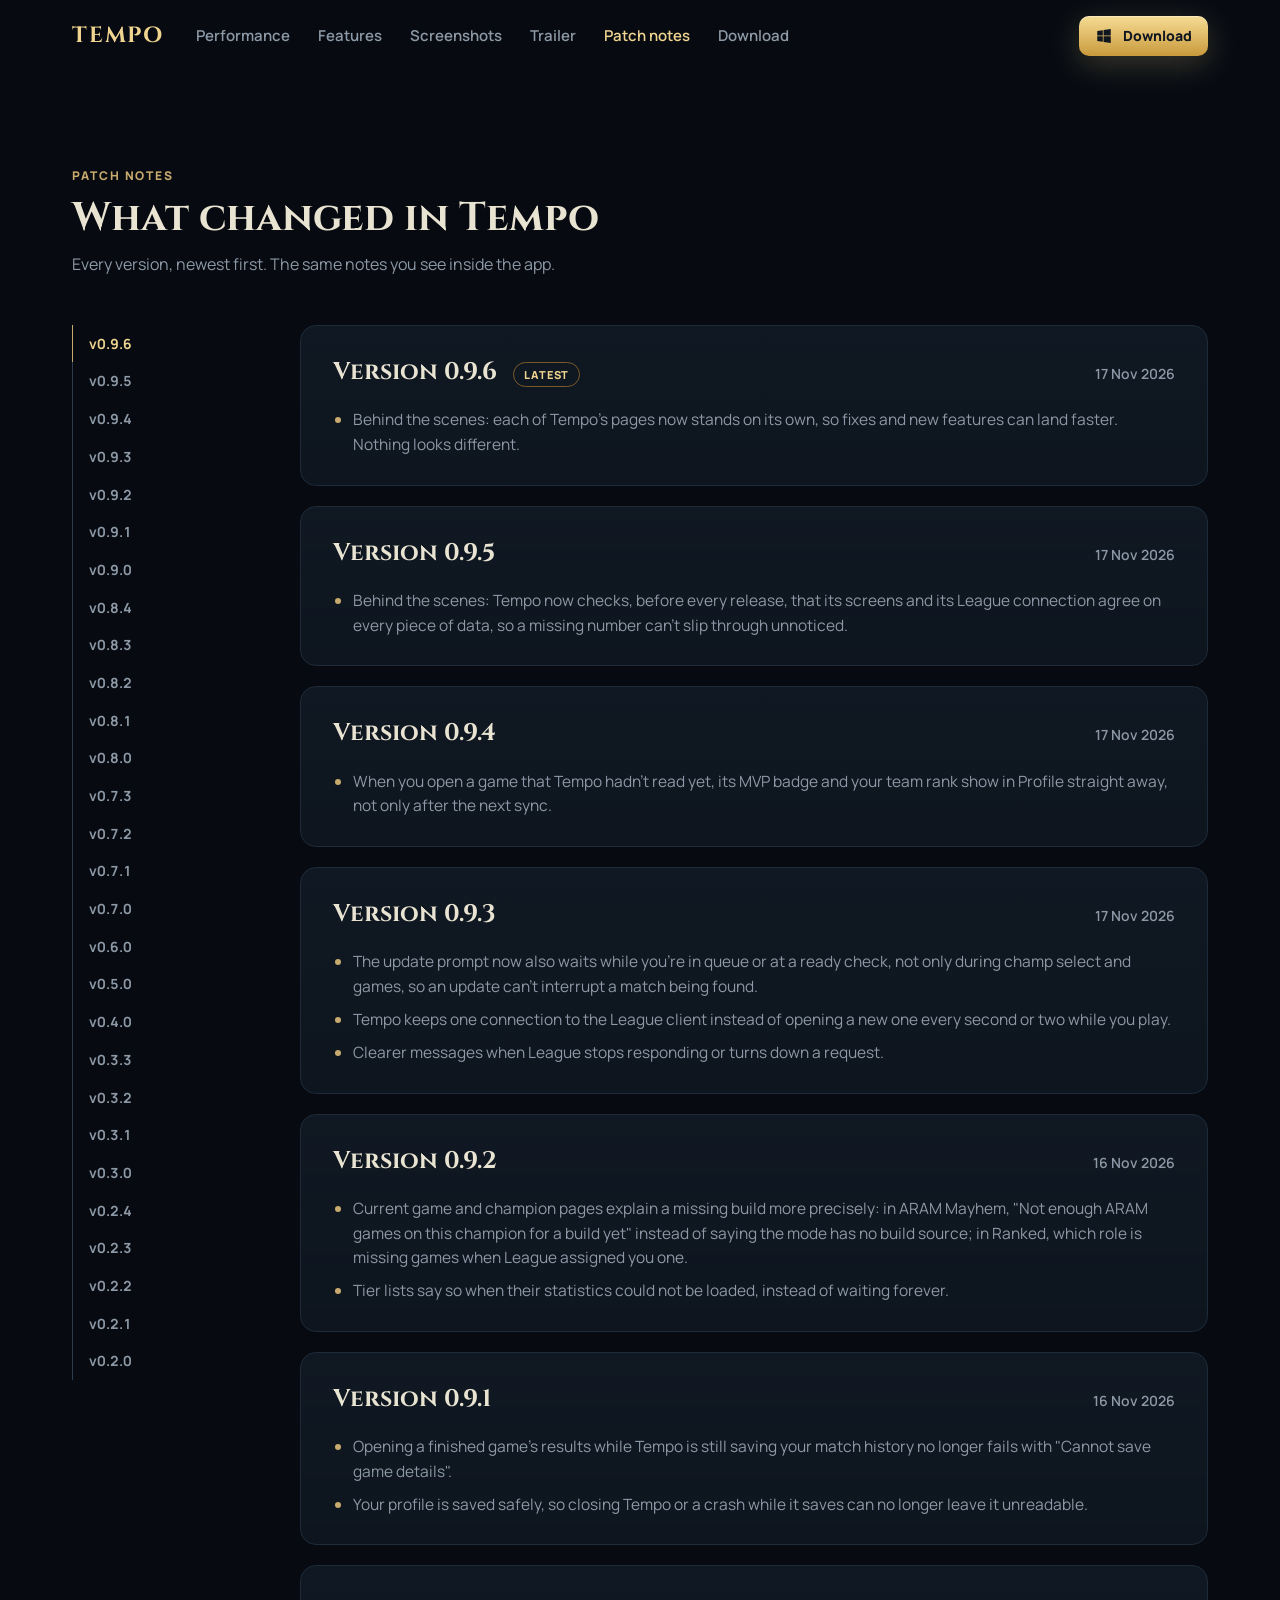
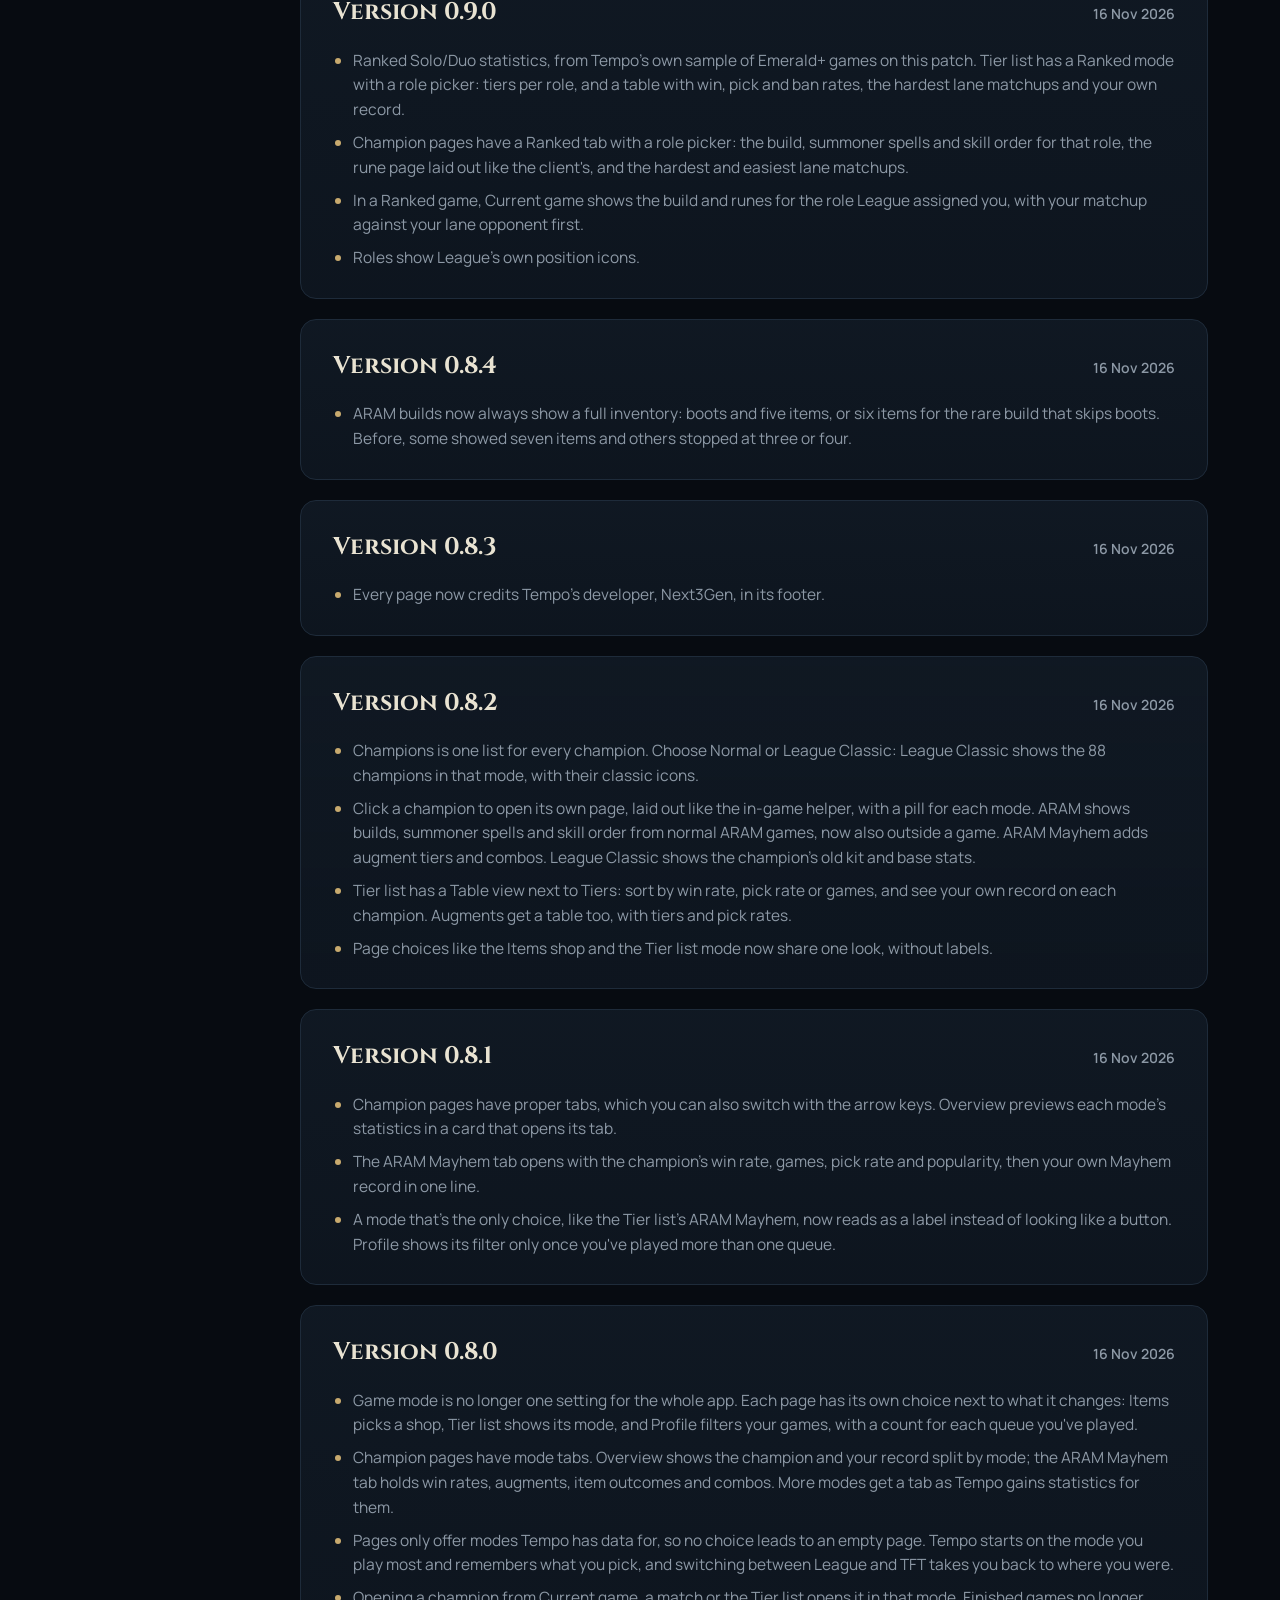
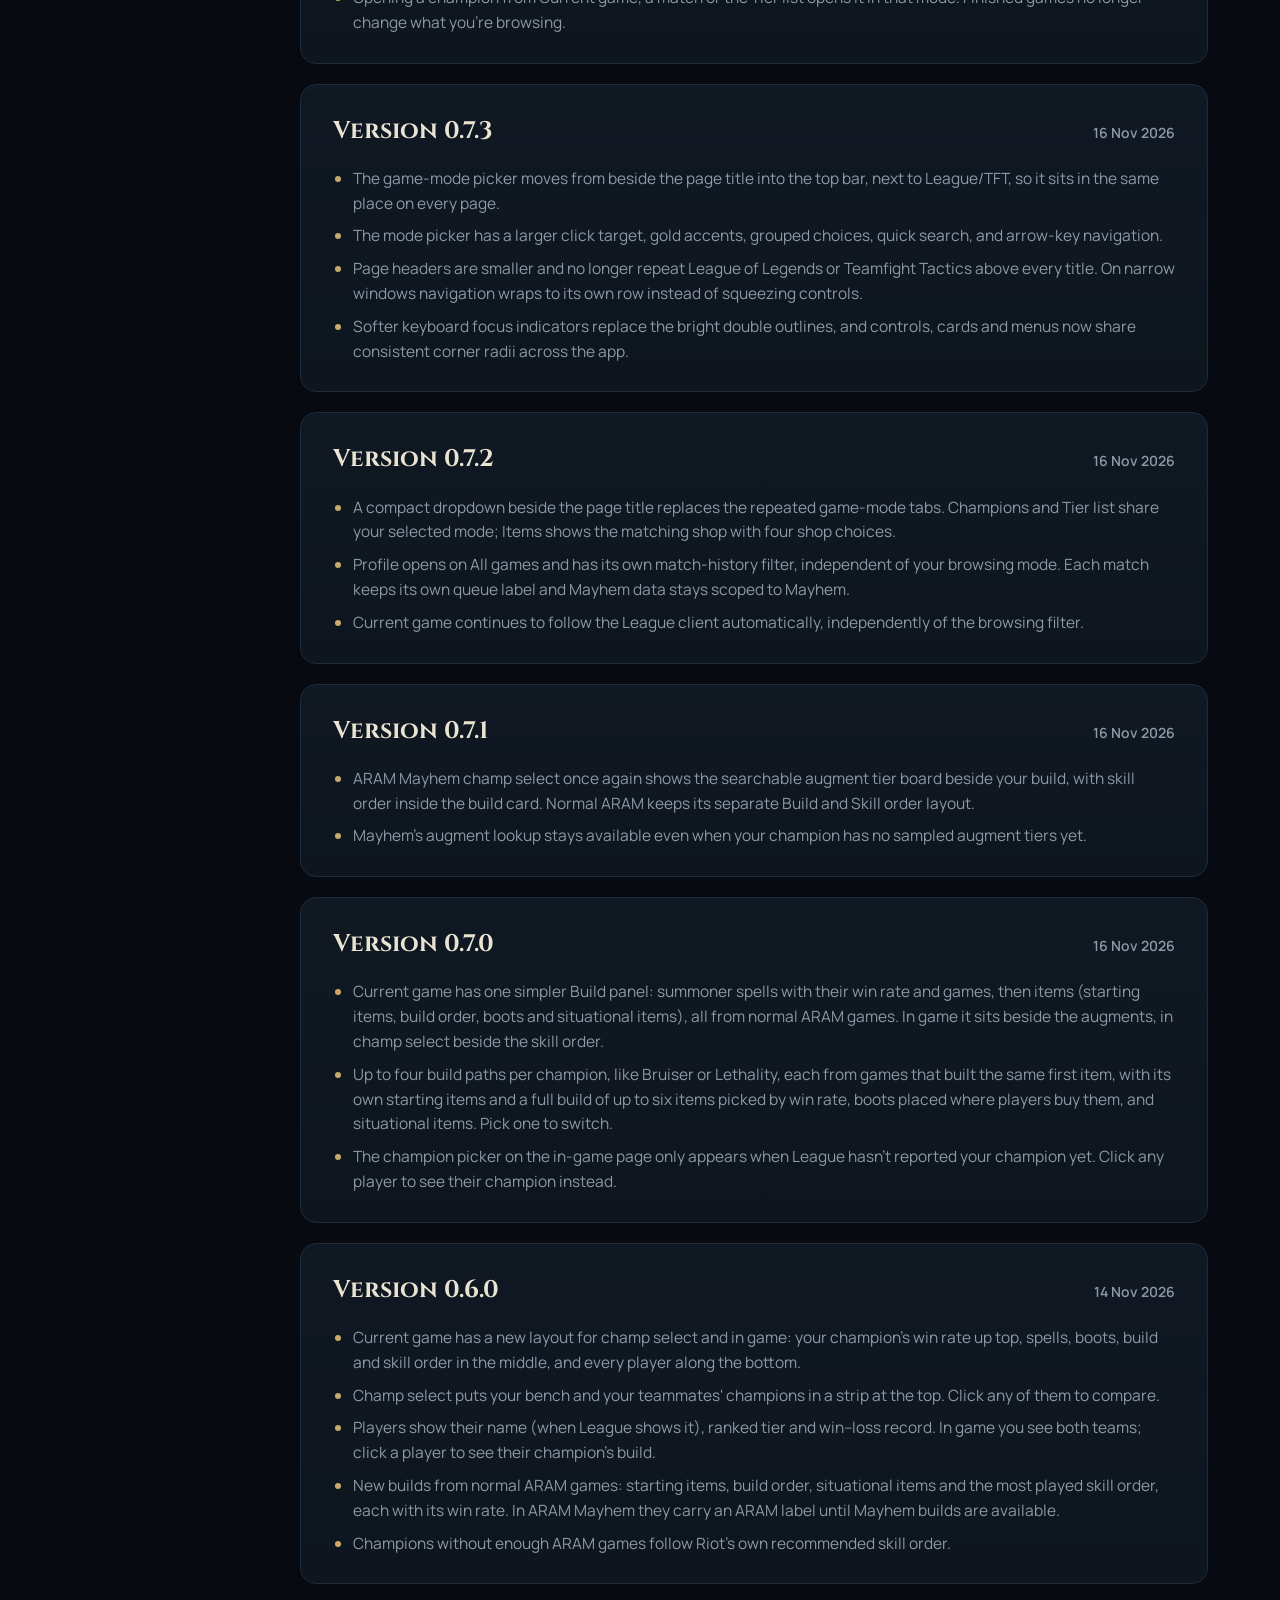
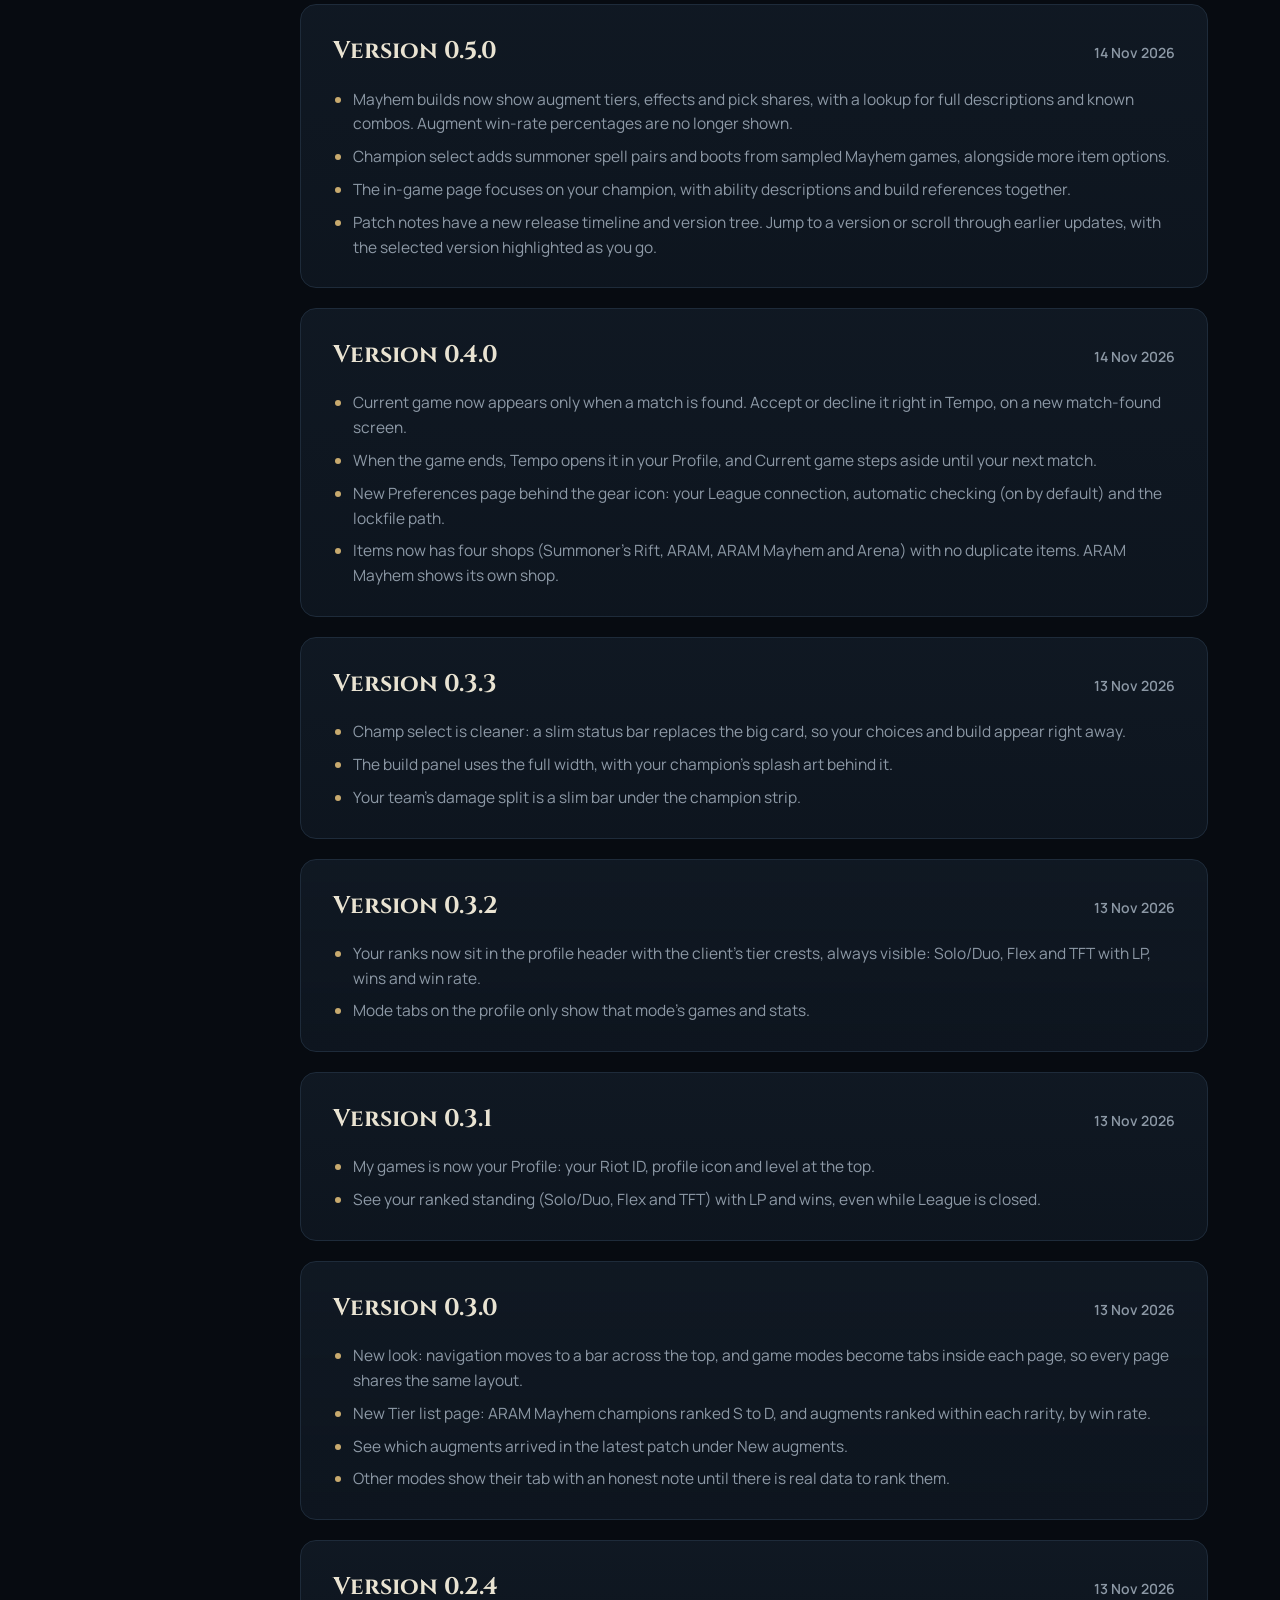
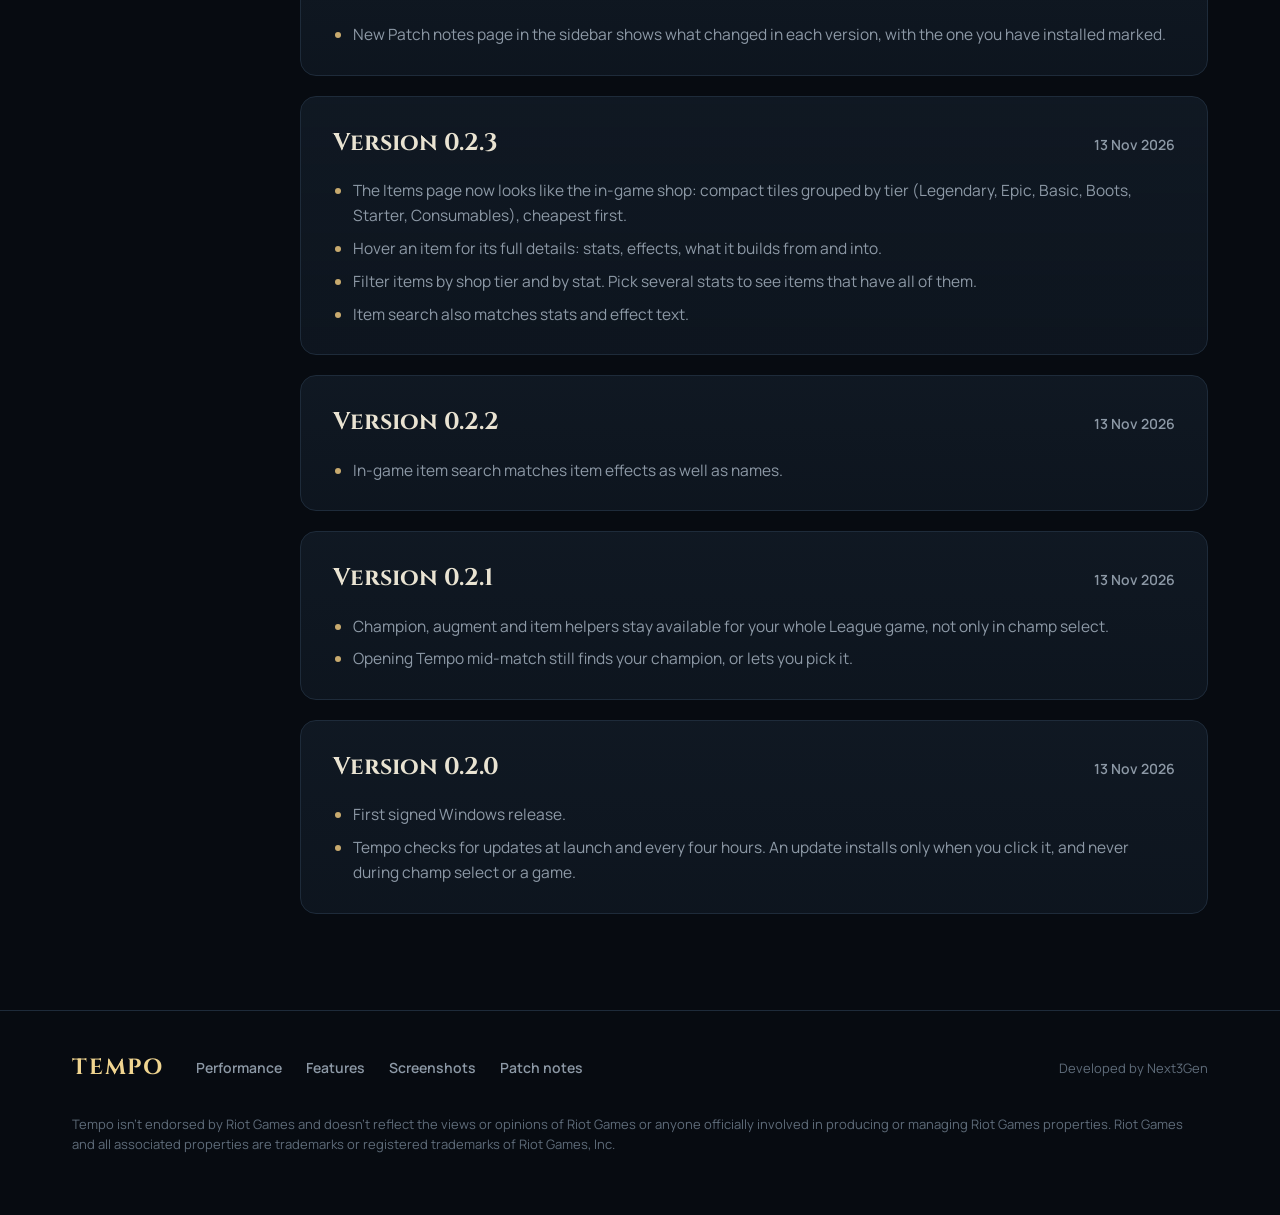
==== patch-notes.html @ dfb894b4 "Landing page from tempo be89fff" ====
<!doctype html>
<html lang="en">
<head>
<meta charset="utf-8">
<meta name="viewport" content="width=device-width, initial-scale=1">
<title>Patch notes · Tempo</title>
<meta name="description" content="What changed in each version of Tempo, the lightweight League of Legends companion, newest first.">
<link rel="icon" href="img/icon.png">
<link rel="stylesheet" href="style.css">
</head>
<body>

<div class="lp-root"><div class="lp"><header class="wrap nav"><a class="brand" href="index.html#top" aria-label="Tempo home">TEMPO</a>
<nav class="nav-links" aria-label="Sections"><a href="index.html#performance">Performance</a><a href="index.html#features">Features</a><a href="index.html#screens">Screenshots</a><a href="index.html#trailer">Trailer</a><a href="patch-notes.html" aria-current="page">Patch notes</a><a href="index.html#download">Download</a></nav>
<a class="btn btn-gold btn-sm" href="index.html#download"><svg viewBox="0 0 24 24" aria-hidden="true" fill="currentColor"><path d="M3 5.2 10.4 4.2v7.2H3zM11.4 4.05 21 2.7v8.7h-9.6zM3 12.4h7.4v7.3L3 18.7zM11.4 12.4H21v8.9l-9.6-1.35z"></path></svg>Download</a></header><main class="section" id="notes"><div class="wrap">
<div class="sec-head"><p class="eyebrow">Patch notes</p><h1 class="h2">What changed in Tempo</h1><p class="body">Every version, newest first. The same notes you see inside the app.</p></div>
<div class="pn"><nav class="pn-tree" aria-label="Versions"></nav><div class="pn-list"></div></div>
<noscript><p class="body">Patch notes need JavaScript here. They are also on the <a href="https://github.com/ivanhirskyy/tempo-releases/releases">releases page</a>.</p></noscript>
</div></main>
<footer class="foot"><div class="wrap"><a class="brand" href="index.html#top">TEMPO</a>
<nav aria-label="Footer"><a href="index.html#performance">Performance</a><a href="index.html#features">Features</a><a href="index.html#screens">Screenshots</a><a href="patch-notes.html">Patch notes</a></nav>
<p class="credit">Developed by Next3Gen</p>
<p class="legal">Tempo isn’t endorsed by Riot Games and doesn’t reflect the views or opinions of Riot Games or anyone officially involved in producing or managing Riot Games properties. Riot Games and all associated properties are trademarks or registered trademarks of Riot Games, Inc.</p></div></footer></div></div>
<script src="patch-notes.js"></script>
<script>
  // Builds the page from the app's own notes (patch-notes.js is generated from data/patch-notes.json).
  (function () {
    var tree = document.querySelector('.pn-tree'), list = document.querySelector('.pn-list');
    var el = function (tag, cls, text) { var n = document.createElement(tag); if (cls) n.className = cls; if (text) n.textContent = text; return n; };
    var day = function (iso) { return new Date(iso + 'T00:00:00Z').toLocaleDateString('en-GB', { day: 'numeric', month: 'short', year: 'numeric', timeZone: 'UTC' }); };
    (window.PATCH_NOTES || []).forEach(function (release, i) {
      var id = 'v' + release.version;
      var link = el('a', '', 'v' + release.version); link.href = '#' + id; tree.appendChild(link);
      var card = el('article', 'pn-card'); card.id = id;
      var head = el('header');
      head.appendChild(el('h2', '', 'Version ' + release.version));
      if (i === 0) head.appendChild(el('span', 'pn-latest', 'Latest'));
      var time = el('time', '', day(release.date)); time.dateTime = release.date; head.appendChild(time);
      var ul = el('ul');
      release.notes.forEach(function (note) { ul.appendChild(el('li', '', note)); });
      card.appendChild(head); card.appendChild(ul); list.appendChild(card);
    });
  })();
</script>
</body>
</html>
---- style.css ----
/* Tempo landing: tokens from the Tempo design system + page styles */
:root{
--bg:#070b11;
--rail:#0a1018;
--panel:#0e1620;
--panel-2:#121c28;
--raised:#172331;
--line:#1e2b3a;
--line-strong:#2b3c4f;
--text:#e9e3d2;
--muted:#8d99a6;
--faint:#5f6c7a;
--gold:#c8aa6e;
--gold-bright:#f0d590;
--gold-deep:#785a28;
--gold-grad-top:#f6dc94;
--gold-grad-bottom:#c99a3c;
--tier-s-bottom:#d8a63c;
--teal:#3fd0c2;
--win:#4cc38a;
--loss:#ec6a5e;
--team-blue:#3d9cff;
--team-red:#ff5d5d;
--silver:#b9c4d0;
--rarity-gold:#e8b84a;
--prismatic:#c792ff;
--tier-a:#4cc38a;
--tier-b:#6fb6ff;
--tier-c:#9aa5b1;
--tier-d:#ec6a5e;
--tier-ink:#10161f;
--row-a:#3fd0c2;
--cost-1:#9aa4ae;
--cost-2:#3cc47c;
--cost-3:#3c9be8;
--cost-4:#c45cf0;
--cost-5:#f0b43c;
--mvp-result:#f0c46a;
--tint-win:rgba(63, 208, 194, 0.16);
--tint-loss:rgba(236, 106, 94, 0.2);
--tint-mvp:rgba(240, 196, 106, 0.18);
--stage-glow:rgba(240, 213, 144, 0.28);
--accepted-bright:#8ee6b8;
--accepted-glow:rgba(76, 195, 138, 0.3);
--declined-bright:#f5a39a;
--declined-glow:rgba(236, 106, 94, 0.24);
--space-4:4px;
--space-6:6px;
--space-8:8px;
--space-12:12px;
--space-16:16px;
--space-20:20px;
--space-28:28px;
--radius:4px;
--radius-tier:5px;
--radius-card:10px;
--radius-card-lg:12px;
--radius-pill:999px;
--size-appbar:57px;
--size-input:40px;
--size-button:36px;
--size-chip:30px;
--size-icon-button:32px;
--size-portrait:64px;
--size-item-icon:48px;
--size-glyph:32px;
--size-detail-panel:420px;
--gradient-gold:linear-gradient(180deg, #f6dc94, #c99a3c);
--gradient-tier-s:linear-gradient(180deg, #f6dc94, #d8a63c);
--font-ui:'Manrope Variable', system-ui, sans-serif;
--font-display:'Cinzel Variable', 'Georgia', serif;
}
@font-face{font-family:'Manrope Variable';src:url('fonts/manrope.woff2') format('woff2');font-weight:200 800;font-display:swap}
@font-face{font-family:'Cinzel Variable';src:url('fonts/cinzel.woff2') format('woff2');font-weight:400 900;font-display:swap}
/* Tempo landing page. Tempo design system tokens; container queries so the same page
   works on desktop and phone. Spacing: 4 8 12 16 24 32 48 64 96. */

.lp-root { container-type: inline-size; background: var(--bg); color: var(--text); font-family: var(--font-ui); font-size: 16px; line-height: 1.55; -webkit-font-smoothing: antialiased; }
.lp-root * { box-sizing: border-box; }
.lp-root img { display: block; max-width: 100%; }
.lp { position: relative; overflow: hidden; }
.wrap { width: 100%; max-width: 1200px; margin: 0 auto; padding: 0 32px; }

/* shared type */
.eyebrow { margin: 0; font-size: 12px; line-height: 16px; font-weight: 800; letter-spacing: .16em; text-transform: uppercase; color: var(--gold); }
.h1 { margin: 16px 0 0; font-family: var(--font-display); font-weight: 700; font-size: 64px; line-height: 1.04; letter-spacing: .01em; background: linear-gradient(180deg, var(--gold-bright), var(--gold) 70%, var(--gold-grad-bottom)); -webkit-background-clip: text; background-clip: text; color: transparent; }
.h2 { margin: 12px 0 0; font-family: var(--font-display); font-weight: 700; font-size: 40px; line-height: 1.1; color: var(--text); }
.h3 { margin: 0; font-family: var(--font-display); font-weight: 700; font-size: 24px; line-height: 1.2; color: var(--text); }
.lead { margin: 20px 0 0; font-size: 19px; line-height: 1.6; color: var(--muted); max-width: 560px; }
.body { margin: 12px 0 0; color: var(--muted); }
.section { padding: 96px 0; position: relative; }
.sec-head { max-width: 640px; }
.sec-head.center { margin: 0 auto; text-align: center; }

/* buttons */
.btn { display: inline-flex; align-items: center; justify-content: center; gap: 10px; height: 52px; padding: 0 24px; border-radius: 12px; font: inherit; font-size: 16px; font-weight: 800; text-decoration: none; white-space: nowrap; cursor: pointer; }
.btn svg { width: 18px; height: 18px; flex: none; }
.btn-gold { background: var(--gradient-gold); color: var(--tier-ink); box-shadow: 0 8px 32px rgba(240, 213, 144, .22), inset 0 1px 0 rgba(255, 255, 255, .4); }
.btn-ghost { border: 1px solid var(--line-strong); color: var(--text); background: rgba(14, 22, 32, .6); }
.btn-ghost:hover { border-color: var(--gold-deep); }
.btn-sm { height: 40px; padding: 0 16px; font-size: 14px; border-radius: 10px; }
.btn:focus-visible { outline: 2px solid var(--gold-bright); outline-offset: 3px; }
.meta { margin-top: 16px; font-size: 13px; color: var(--muted); display: flex; flex-wrap: wrap; gap: 6px 14px; }
.meta span { display: inline-flex; align-items: center; gap: 6px; }
.meta span::before { content: ""; width: 4px; height: 4px; border-radius: 50%; background: var(--gold-deep); }
.meta span:first-child::before { display: none; }

/* nav */
.nav { position: relative; z-index: 3; height: 72px; display: flex; align-items: center; gap: 32px; }
.brand { font-family: var(--font-display); font-weight: 700; font-size: 22px; letter-spacing: .08em; color: var(--gold-bright); text-decoration: none; }
.nav-links { display: flex; gap: 28px; }
.nav-links a { color: var(--muted); text-decoration: none; font-size: 15px; font-weight: 600; }
.nav-links a:hover { color: var(--text); }
.nav .btn { margin-left: auto; }

/* hero */
.hero { position: relative; padding: 48px 0 96px; }
.hero::before { content: ""; position: absolute; left: -10%; top: -280px; width: 900px; height: 900px; background: radial-gradient(closest-side, rgba(240, 213, 144, .16), rgba(240, 213, 144, 0)); pointer-events: none; }
.hero-grid { position: relative; display: grid; grid-template-columns: minmax(0, 1fr) minmax(0, 1.15fr); gap: 48px; align-items: center; }
.ctas { margin-top: 32px; display: flex; flex-wrap: wrap; gap: 12px; }
.shot-frame { position: relative; border-radius: 16px; padding: 6px; background: linear-gradient(180deg, rgba(240, 213, 144, .35), rgba(120, 90, 40, .15) 40%, rgba(30, 43, 58, .6)); box-shadow: 0 40px 80px rgba(0, 0, 0, .55), 0 0 0 1px rgba(240, 213, 144, .08); }
.shot-frame img { border-radius: 11px; width: 100%; height: auto; }
.concept-frame::after { content: "Design preview · some features are planned"; display: block; padding: 8px 10px 4px; color: var(--muted); font-size: 12px; line-height: 1.4; }
.hero-vis { position: relative; }
.hero-vis .ring-bg { position: absolute; right: -120px; top: -120px; width: 520px; height: 520px; color: var(--gold-deep); opacity: .55; pointer-events: none; }
.hero-vis .shot-frame { transform: perspective(1400px) rotateY(-8deg) rotateX(2deg); }
.hero-vis .concept-frame::after { position: absolute; top: 12px; left: 12px; right: 12px; border-radius: 6px; background: var(--panel); color: var(--text); padding: 6px 10px; }
.pop { position: absolute; left: -40px; bottom: -36px; width: 236px; border-radius: 16px; padding: 14px; background: rgba(10, 16, 24, .92); border: 1px solid var(--gold-deep); box-shadow: 0 24px 48px rgba(0, 0, 0, .55); -webkit-backdrop-filter: blur(10px); backdrop-filter: blur(10px); }
.pop .ring-mini { width: 76px; height: 76px; margin: 0 auto; color: var(--gold); position: relative; }
.pop .ring-mini svg { position: absolute; inset: 0; }
.pop .ring-mini b { position: absolute; inset: 18px; border-radius: 50%; background: var(--gradient-gold); display: grid; place-items: center; font-family: var(--font-display); font-size: 10px; letter-spacing: .06em; color: var(--tier-ink); }
.pop p { margin: 10px 0 0; text-align: center; font-size: 12px; line-height: 1.4; color: var(--muted); }
.pop p strong { display: block; font-family: var(--font-display); font-size: 15px; color: var(--gold-bright); }

/* modes strip */
.strip { border-top: 1px solid var(--line); border-bottom: 1px solid var(--line); background: rgba(10, 16, 24, .6); }
.strip .wrap { display: flex; align-items: center; gap: 12px 32px; flex-wrap: wrap; justify-content: center; padding-top: 20px; padding-bottom: 20px; }
.strip span { font-size: 13px; font-weight: 700; letter-spacing: .08em; text-transform: uppercase; color: var(--muted); display: inline-flex; align-items: center; gap: 10px; }
.strip span i { width: 6px; height: 6px; transform: rotate(45deg); background: var(--gold); }

/* trailer */
.trailer { margin-top: 48px; position: relative; aspect-ratio: 16 / 9; border-radius: 20px; overflow: hidden; border: 1px solid var(--line-strong); background: var(--panel); box-shadow: 0 40px 80px rgba(0, 0, 0, .5); }
.trailer img { width: 100%; height: 100%; object-fit: cover; filter: saturate(1.05) brightness(.55); }
.trailer .veil { position: absolute; inset: 0; background: radial-gradient(closest-side, rgba(240, 213, 144, .16), rgba(7, 11, 17, 0) 70%), linear-gradient(180deg, rgba(7, 11, 17, 0) 50%, rgba(7, 11, 17, .85)); }
.play { position: absolute; left: 50%; top: 50%; transform: translate(-50%, -50%); width: 168px; height: 168px; border: 0; padding: 0; background: none; color: var(--gold); cursor: pointer; }
.play svg.ticks { position: absolute; inset: 0; width: 100%; height: 100%; }
.play .disc { position: absolute; inset: 34px; border-radius: 50%; background: var(--gradient-gold); display: grid; place-items: center; box-shadow: 0 0 48px rgba(240, 213, 144, .45); }
.play .disc svg { width: 34px; height: 34px; margin-left: 6px; fill: var(--tier-ink); }
.play:focus-visible { outline: 2px solid var(--gold-bright); outline-offset: 6px; border-radius: 50%; }
.trailer .cap { position: absolute; left: 32px; right: 32px; bottom: 28px; display: flex; justify-content: space-between; align-items: flex-end; gap: 16px; }
.trailer .cap b { font-family: var(--font-display); font-size: 22px; color: var(--text); }
.trailer .cap span { font-size: 14px; color: var(--muted); }
.trailer .cap .len { padding: 4px 10px; border-radius: 8px; background: rgba(7, 11, 17, .75); border: 1px solid var(--line-strong); font-size: 13px; font-weight: 700; color: var(--text); font-variant-numeric: tabular-nums; }

/* feature rows */
.frows { margin-top: 64px; display: flex; flex-direction: column; gap: 96px; }
.frow { display: grid; grid-template-columns: minmax(0, .85fr) minmax(0, 1.15fr); gap: 64px; align-items: center; }
.frow.flip { grid-template-columns: minmax(0, 1.15fr) minmax(0, .85fr); }
.frow.flip .ftext { order: 2; }
.ftext .num { font-family: var(--font-display); font-size: 14px; font-weight: 700; color: var(--gold); letter-spacing: .1em; }
.ticks-list { margin: 20px 0 0; padding: 0; list-style: none; display: flex; flex-direction: column; gap: 10px; }
.ticks-list li { position: relative; padding-left: 26px; color: var(--text); font-size: 15px; }
.ticks-list li::before { content: ""; position: absolute; left: 4px; top: 8px; width: 7px; height: 7px; transform: rotate(45deg); background: var(--gold); }

/* feature grid */
.fgrid { margin-top: 48px; display: grid; grid-template-columns: repeat(3, minmax(0, 1fr)); gap: 16px; }
.fcard { padding: 24px; border-radius: 16px; border: 1px solid var(--line); background: linear-gradient(180deg, rgba(23, 35, 49, .55), rgba(14, 22, 32, .9)); }
.fcard .ic { width: 44px; height: 44px; border-radius: 12px; display: grid; place-items: center; color: var(--gold-bright); background: rgba(240, 213, 144, .08); border: 1px solid rgba(200, 170, 110, .25); }
.fcard .ic svg { width: 20px; height: 20px; stroke-width: 1.75; }
.fcard h3 { margin: 16px 0 0; font-size: 17px; font-weight: 800; color: var(--text); }
.fcard p { margin: 8px 0 0; font-size: 14.5px; color: var(--muted); line-height: 1.55; }

/* gallery */
.gal { margin-top: 48px; display: flex; gap: 24px; overflow-x: auto; scroll-snap-type: x mandatory; padding: 4px 32px 24px; scrollbar-width: thin; scrollbar-color: var(--line-strong) transparent; }
.gal figure { margin: 0; flex: 0 0 78%; max-width: 920px; scroll-snap-align: center; }
.gal figcaption { margin-top: 14px; display: flex; gap: 12px; align-items: baseline; }
.gal figcaption b { font-size: 15px; font-weight: 800; }
.gal figcaption span { font-size: 14px; color: var(--muted); }
.thumbs { margin-top: 8px; display: flex; flex-wrap: wrap; gap: 8px; justify-content: center; }
.thumbs a { height: 36px; padding: 0 14px; display: inline-flex; align-items: center; border-radius: 999px; border: 1px solid var(--line-strong); color: var(--muted); font-size: 13px; font-weight: 700; text-decoration: none; }
.thumbs a.on { border-color: var(--gold-deep); color: var(--gold-bright); background: rgba(240, 213, 144, .07); }

/* download band */
.dl { position: relative; overflow: hidden; border-radius: 24px; border: 1px solid var(--gold-deep); padding: 64px 48px; text-align: center; background: radial-gradient(ellipse 60% 70% at 50% 0%, rgba(240, 213, 144, .16), rgba(240, 213, 144, 0)), var(--panel); }
.dl .ring-big { width: 140px; height: 140px; margin: 0 auto 24px; color: var(--gold); position: relative; }
.dl .ring-big svg { position: absolute; inset: 0; }
.dl .ring-big .core { position: absolute; inset: 30px; border-radius: 50%; background: var(--gradient-gold); display: grid; place-items: center; box-shadow: 0 0 40px rgba(240, 213, 144, .4); }
.dl .ring-big .core svg { position: static; width: 34px; height: 34px; color: var(--tier-ink); }
.dl .lead { margin-left: auto; margin-right: auto; }
.dl .ctas, .dl .meta { justify-content: center; }
.req { margin-top: 32px; display: grid; grid-template-columns: repeat(3, minmax(0, 1fr)); gap: 12px; text-align: left; }
.req div { padding: 16px; border-radius: 12px; background: rgba(7, 11, 17, .5); border: 1px solid var(--line); }
.req b { display: block; font-size: 12px; font-weight: 800; letter-spacing: .1em; text-transform: uppercase; color: var(--muted); }
.req span { display: block; margin-top: 6px; font-size: 15px; color: var(--text); }

/* footer */
.foot { border-top: 1px solid var(--line); padding: 40px 0 48px; }
.foot .wrap { display: flex; flex-wrap: wrap; gap: 16px 32px; align-items: center; }
.foot nav { display: flex; gap: 24px; flex-wrap: wrap; }
.foot nav a { color: var(--muted); text-decoration: none; font-size: 14px; font-weight: 600; }
.foot .credit { margin: 0 0 0 auto; font-size: 13px; color: var(--faint); }
.foot .legal { flex-basis: 100%; font-size: 13px; color: var(--faint); }

/* ---------- tablet ---------- */
@container (max-width: 980px) {
  .hero-grid, .frow, .frow.flip { grid-template-columns: minmax(0, 1fr); gap: 40px; }
  .frow.flip .ftext { order: 0; }
  .hero-vis .shot-frame { transform: none; }
  .hero-vis .ring-bg { right: -80px; top: -100px; width: 360px; height: 360px; }
  .fgrid { grid-template-columns: repeat(2, minmax(0, 1fr)); }
  .nav-links { display: none; }
  .h1 { font-size: 52px; }
}
/* ---------- phone ---------- */
@container (max-width: 600px) {
  .wrap { padding: 0 20px; }
  .foot .credit { margin-left: 0; }
  .nav { height: 64px; }
  .brand { font-size: 20px; }
  .hero { padding: 24px 0 72px; }
  .hero::before { width: 560px; height: 560px; top: -200px; left: -40%; }
  .h1 { font-size: 40px; }
  .h2 { font-size: 30px; }
  .lead { font-size: 17px; }
  .ctas { flex-direction: column; }
  .ctas .btn { width: 100%; }
  .pop { left: 12px; bottom: -48px; width: 196px; padding: 12px; }
  .pop .ring-mini { width: 60px; height: 60px; }
  .pop .ring-mini b { inset: 14px; font-size: 8px; }
  .section { padding: 72px 0; }
  .trailer { margin-top: 32px; border-radius: 14px; }
  .play { width: 108px; height: 108px; }
  .play .disc { inset: 22px; }
  .play .disc svg { width: 24px; height: 24px; margin-left: 4px; }
  .trailer .cap { left: 16px; right: 16px; bottom: 14px; }
  .trailer .cap b { font-size: 16px; }
  .trailer .cap span { display: none; }
  .frows { gap: 64px; margin-top: 48px; }
  .fgrid { grid-template-columns: minmax(0, 1fr); }
  .gal { padding: 4px 20px 20px; gap: 16px; }
  .gal figure { flex-basis: 88%; }
  .gal figcaption { flex-direction: column; gap: 2px; }
  .dl { padding: 48px 20px; border-radius: 20px; }
  .dl .ring-big { width: 112px; height: 112px; }
  .dl .ring-big .core { inset: 24px; }
  .req { grid-template-columns: minmax(0, 1fr); }
  .phone-note { display: block !important; }
}
.phone-note { display: none; margin-top: 12px; font-size: 13px; color: var(--muted); }
.lp-root .t-ico { width: 20px; height: 20px; fill: none; stroke: currentColor; stroke-width: 1.75; stroke-linecap: round; stroke-linejoin: round; }
.btn .t-ico { width: 18px; height: 18px; }
.pop .ring-mini b { font-size: 8.5px; letter-spacing: .02em; }
.trailer img { filter: blur(3px) saturate(1.05) brightness(.45); transform: scale(1.04); }
.pop .ring-mini { width: 84px; height: 84px; }
.pop .ring-mini b { inset: 20px; font-size: 8px; letter-spacing: 0; }
@container (max-width: 600px) { .pop { display: none; } .hero-vis { margin-top: 8px; } }

/* performance comparison */
.perf-tiles { margin-top: 48px; display: grid; grid-template-columns: repeat(4, minmax(0, 1fr)); gap: 16px; }
.ptile { padding: 24px; border-radius: 16px; border: 1px solid var(--line); background: linear-gradient(180deg, rgba(23, 35, 49, .55), rgba(14, 22, 32, .9)); }
.ptile .big { display: block; font-family: var(--font-display); font-weight: 700; font-size: 48px; line-height: 1.05; background: linear-gradient(180deg, var(--gold-bright), var(--gold) 70%, var(--gold-grad-bottom)); -webkit-background-clip: text; background-clip: text; color: transparent; font-variant-numeric: tabular-nums; }
.ptile p { margin: 12px 0 0; font-size: 14.5px; color: var(--muted); line-height: 1.5; }
.ptile p b { color: var(--text); font-weight: 800; }
.pcard { margin-top: 16px; border-radius: 20px; border: 1px solid var(--line-strong); background: var(--panel); padding: 32px; }
.pcard-head { display: flex; flex-wrap: wrap; align-items: center; justify-content: space-between; gap: 12px 24px; }
.pkey { display: flex; flex-wrap: wrap; gap: 8px 20px; font-size: 13px; font-weight: 700; color: var(--muted); }
.pkey span { display: inline-flex; align-items: center; gap: 8px; }
.pkey i { width: 12px; height: 12px; border-radius: 3px; }
.pkey i.t { background: var(--gradient-gold); }
.pkey i.a { background: #6b7b8e; }
.verdict { display: inline-flex; align-items: center; gap: 8px; font-size: 12px; font-weight: 800; letter-spacing: .08em; text-transform: uppercase; color: var(--gold-bright); background: rgba(200, 170, 110, .1); border: 1px solid var(--gold-deep); border-radius: 999px; padding: 7px 14px; }
.verdict::before { content: ''; width: 6px; height: 6px; border-radius: 50%; background: var(--gold-bright); }
.pgrid { margin-top: 28px; display: grid; grid-template-columns: repeat(2, minmax(0, 1fr)); gap: 32px 56px; }
.pmetric h3 { margin: 0; font-size: 16px; font-weight: 800; color: var(--text); display: flex; flex-wrap: wrap; justify-content: space-between; align-items: baseline; gap: 4px 12px; }
.pmetric h3 small { font-size: 12px; font-weight: 700; color: var(--muted); letter-spacing: .04em; }
.prows { margin-top: 14px; display: flex; flex-direction: column; gap: 10px; }
.prow { display: grid; grid-template-columns: minmax(0, 1fr) 84px; align-items: center; gap: 4px 12px; }
.prow .n { grid-column: 1 / -1; }
.prow .n { font-size: 13.5px; color: var(--muted); font-weight: 600; white-space: nowrap; }
.prow .v { font-size: 14px; font-weight: 800; color: var(--text); text-align: right; font-variant-numeric: tabular-nums; white-space: nowrap; }
.ptrack { height: 12px; border-radius: 999px; background: var(--panel-2); overflow: hidden; }
.ptrack.empty { background: transparent; border: 1px dashed var(--line-strong); }
.pfill { height: 100%; border-radius: 999px; background: #6b7b8e; }
.prow.t .n, .prow.t .v { color: var(--gold-bright); font-weight: 800; }
.prow.t .pfill { background: var(--gradient-gold); box-shadow: 0 0 16px rgba(240, 213, 144, .35); }
.pnote { margin: 28px 0 0; padding-top: 20px; border-top: 1px solid var(--line); font-size: 13px; color: var(--muted); line-height: 1.6; }
.pnote b { color: var(--text); }
@container (max-width: 980px) { .pgrid { grid-template-columns: minmax(0, 1fr); } .perf-tiles { grid-template-columns: repeat(2, minmax(0, 1fr)); } }
@container (max-width: 600px) {
  .perf-tiles { grid-template-columns: minmax(0, 1fr); margin-top: 32px; }
  .ptile { padding: 20px; }
  .ptile .big { font-size: 40px; }
  .pcard { padding: 20px; border-radius: 16px; }
  .prow { grid-template-columns: minmax(0, 1fr) 68px; gap: 4px 10px; }
  .prow .n { font-size: 12.5px; }
  .prow .v { font-size: 13px; }
}

/* performance as the lead message */
.proof { margin-top: 28px; display: flex; flex-wrap: wrap; max-width: 560px; border: 1px solid var(--gold-deep); border-radius: 14px; background: rgba(10, 16, 24, .72); color: var(--text); text-decoration: none; overflow: hidden; box-shadow: 0 0 40px rgba(240, 213, 144, .08); }
.proof:hover { border-color: var(--gold); }
.proof:focus-visible { outline: 2px solid var(--gold-bright); outline-offset: 3px; }
.proof .pi { flex: 1 1 0; min-width: 0; padding: 14px 16px; display: flex; flex-direction: column; gap: 2px; border-right: 1px solid var(--line); }
.proof .pi:nth-child(3) { border-right: 0; }
.proof .pi b { font-family: var(--font-display); font-size: 26px; line-height: 1.1; color: var(--gold-bright); font-variant-numeric: tabular-nums; white-space: nowrap; }
.proof .pi small { font-size: 12.5px; line-height: 1.35; color: var(--muted); font-weight: 600; }
.proof .pl { flex-basis: 100%; border-top: 1px solid var(--line); padding: 10px 16px; display: flex; align-items: center; gap: 8px; font-size: 13px; font-weight: 700; color: var(--gold); }
.proof .pl svg { width: 14px; height: 14px; flex: none; }
.perf-band { border-bottom: 1px solid var(--line); background: radial-gradient(ellipse 70% 60% at 50% 0%, rgba(240, 213, 144, .11), rgba(240, 213, 144, 0)), var(--rail); }
.perf-band .sec-head { max-width: 760px; }
.perf-band .h2 { font-size: 48px; }
.req { grid-template-columns: repeat(4, minmax(0, 1fr)); }
@container (max-width: 980px) { .req { grid-template-columns: repeat(2, minmax(0, 1fr)); } }
@container (max-width: 600px) {
  .proof .pi { padding: 12px; }
  .proof .pi b { font-size: 20px; }
  .proof .pi small { font-size: 11.5px; }
  .perf-band .h2 { font-size: 32px; }
  .req { grid-template-columns: minmax(0, 1fr); }
}

/* page basics */
body{margin:0;background:#070b11}
a{color:#f0d590}a:hover{color:#f6dc94}
html{scroll-behavior:smooth}
.sec-head .body { text-wrap: balance; }

/* trailer player */
.trailer video { position: absolute; inset: 0; width: 100%; height: 100%; object-fit: contain; background: var(--bg); cursor: pointer; }
.trailer [hidden] { display: none !important; }
.vbar { position: absolute; left: 0; right: 0; bottom: 0; display: flex; align-items: center; gap: 12px; padding: 40px 20px 14px; background: linear-gradient(180deg, rgba(7, 11, 17, 0), rgba(7, 11, 17, .92)); transition: opacity .25s; }
.trailer.is-playing:not(:hover):not(:focus-within) .vbar { opacity: 0; }
.vbtn { flex: none; display: grid; place-items: center; width: 44px; height: 44px; padding: 0; border: 1px solid transparent; border-radius: 50%; background: none; color: var(--text); cursor: pointer; }
.vbtn:hover { color: var(--gold-bright); border-color: var(--gold-deep); }
.vbtn:focus-visible, .vseek:focus-visible { outline: 2px solid var(--gold-bright); outline-offset: 3px; }
.vbtn svg { width: 22px; height: 22px; }
.vplay { background: var(--gradient-gold); color: var(--tier-ink); box-shadow: 0 0 24px rgba(240, 213, 144, .35); }
.vplay:hover { color: var(--tier-ink); filter: brightness(1.08); }
.vplay .i-pause, .is-playing .vplay .i-play, .vmute .i-muted, .is-muted .vmute .i-sound { display: none; }
.is-playing .vplay .i-pause, .is-muted .vmute .i-muted { display: block; }
.vtime { flex: none; font-size: 14px; font-weight: 700; color: var(--muted); font-variant-numeric: tabular-nums; }
.vtime b { color: var(--gold-bright); font-weight: 800; }
.vseek { flex: 1; min-width: 0; height: 20px; margin: 0; background: none; cursor: pointer; -webkit-appearance: none; appearance: none; --p: 0%; }
.vseek::-webkit-slider-runnable-track { height: 6px; border-radius: 999px; background: linear-gradient(90deg, var(--gold-grad-bottom), var(--gold-bright) var(--p), #2b3c4f var(--p)); }
.vseek::-moz-range-track { height: 6px; border-radius: 999px; background: #2b3c4f; }
.vseek::-moz-range-progress { height: 6px; border-radius: 999px; background: var(--gradient-gold); }
.vseek::-webkit-slider-thumb { -webkit-appearance: none; width: 16px; height: 16px; margin-top: -5px; border: 0; border-radius: 50%; background: var(--gold-bright); box-shadow: 0 0 12px rgba(240, 213, 144, .6); }
.vseek::-moz-range-thumb { width: 16px; height: 16px; border: 0; border-radius: 50%; background: var(--gold-bright); box-shadow: 0 0 12px rgba(240, 213, 144, .6); }
.trailer:fullscreen { width: 100vw; height: 100vh; margin: 0; border: 0; border-radius: 0; aspect-ratio: auto; }
@container (max-width: 600px) { .vbar { gap: 6px; padding: 28px 8px 6px; } .vtime { font-size: 12px; } }

/* patch notes page */
.nav-links a[aria-current="page"] { color: var(--gold-bright); }
.pn { margin-top: 48px; display: grid; grid-template-columns: 180px minmax(0, 1fr); gap: 48px; align-items: start; }
.pn-tree { position: sticky; top: 24px; display: flex; flex-direction: column; border-left: 1px solid var(--line-strong); }
.pn-tree a { padding: 8px 16px; margin-left: -1px; border-left: 1px solid transparent; color: var(--muted); text-decoration: none; font-size: 14px; font-weight: 700; font-variant-numeric: tabular-nums; }
.pn-tree a:hover, .pn-tree a:first-child { color: var(--gold-bright); border-left-color: var(--gold); }
.pn-list { display: flex; flex-direction: column; gap: 20px; }
.pn-card { padding: 28px 32px; border-radius: 16px; border: 1px solid var(--line); background: linear-gradient(180deg, rgba(23, 35, 49, .55), rgba(14, 22, 32, .9)); scroll-margin-top: 24px; }
.pn-card:target { border-color: var(--gold-deep); }
.pn-card header { display: flex; flex-wrap: wrap; align-items: baseline; gap: 8px 16px; }
.pn-card h2 { margin: 0; font-family: var(--font-display); font-size: 24px; font-weight: 700; color: var(--text); }
.pn-card time { margin-left: auto; font-size: 14px; font-weight: 600; color: var(--muted); }
.pn-latest { font-size: 11px; font-weight: 800; letter-spacing: .08em; text-transform: uppercase; color: var(--gold-bright); border: 1px solid var(--gold-deep); border-radius: 999px; padding: 3px 10px; }
.pn-card ul { margin: 16px 0 0; padding-left: 20px; color: var(--muted); font-size: 15.5px; line-height: 1.6; }
.pn-card li + li { margin-top: 8px; }
.pn-card li::marker { color: var(--gold); }
@container (max-width: 980px) {
  .pn { grid-template-columns: minmax(0, 1fr); gap: 24px; margin-top: 32px; }
  .pn-tree { position: static; flex-direction: row; flex-wrap: wrap; gap: 8px; border-left: 0; }
  .pn-tree a { margin: 0; padding: 10px 14px; border: 1px solid var(--line-strong); border-radius: 999px; }
  .pn-card { padding: 20px; }
}
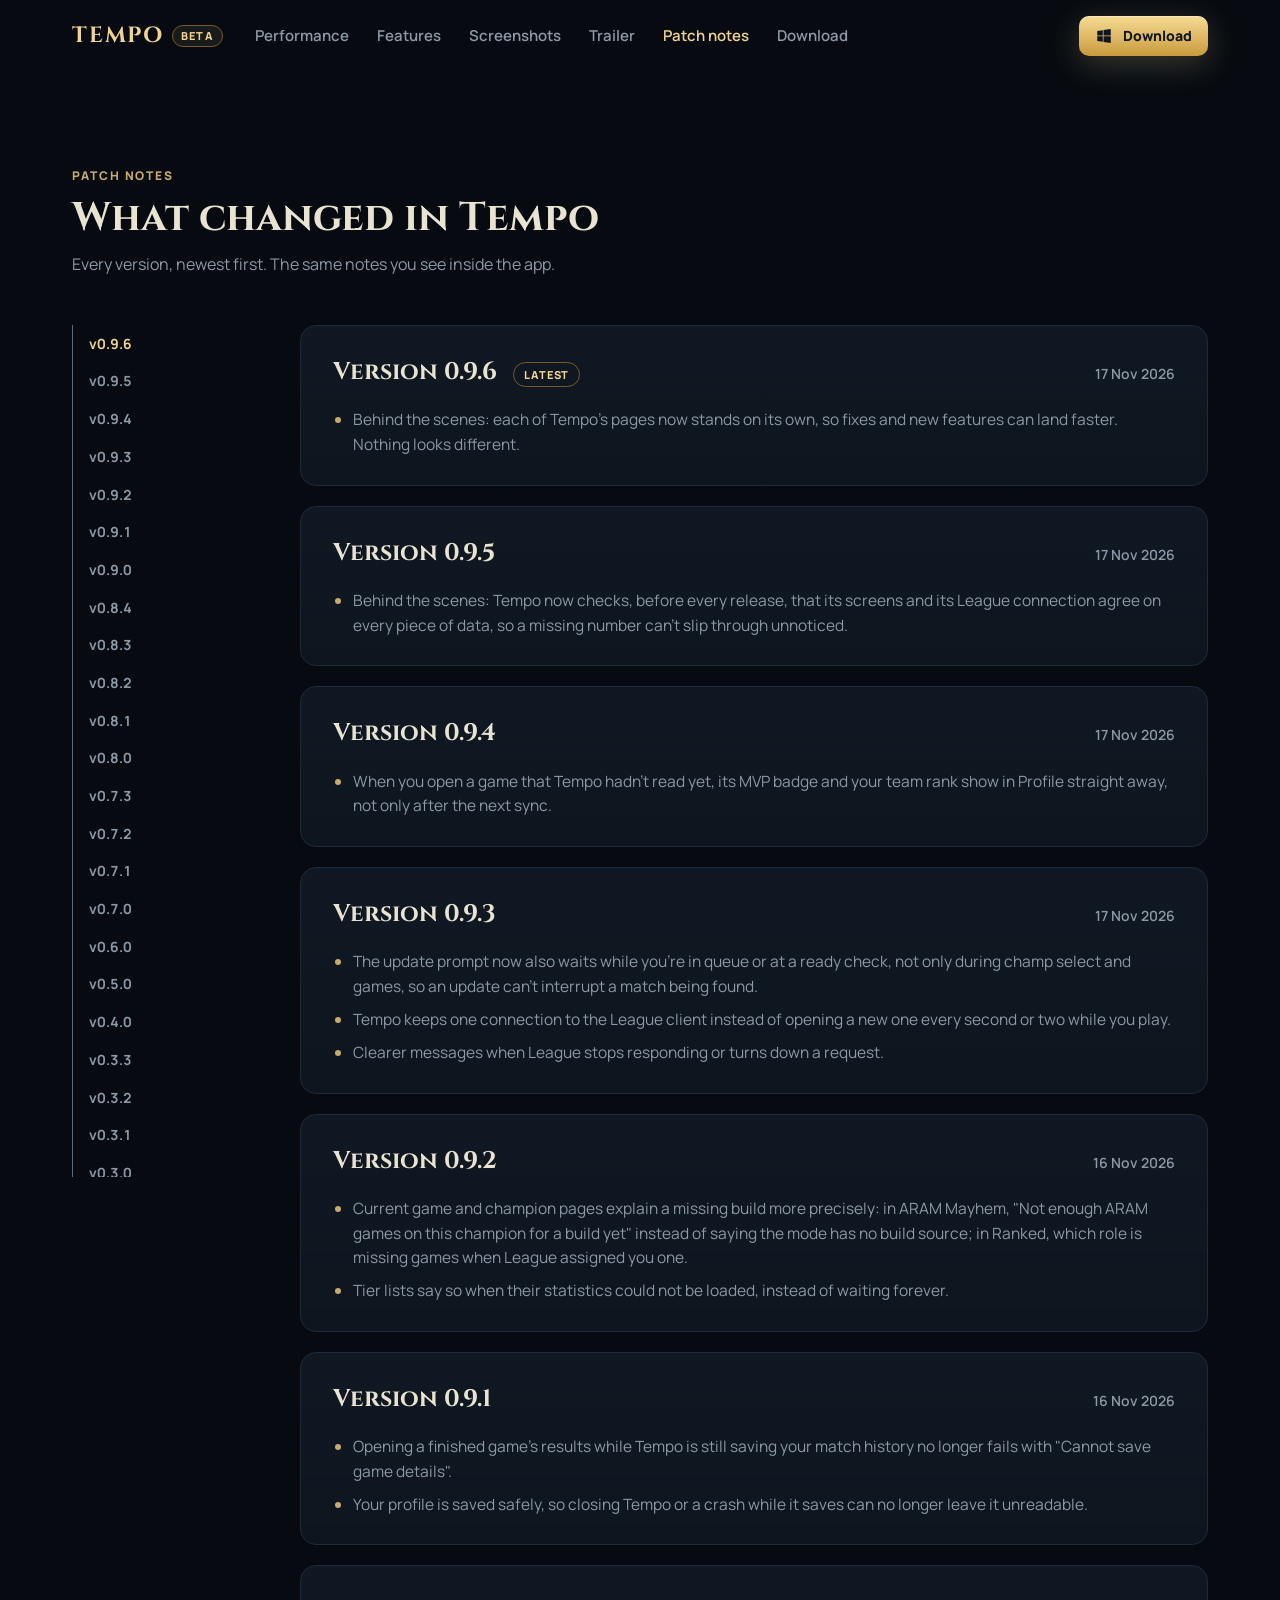
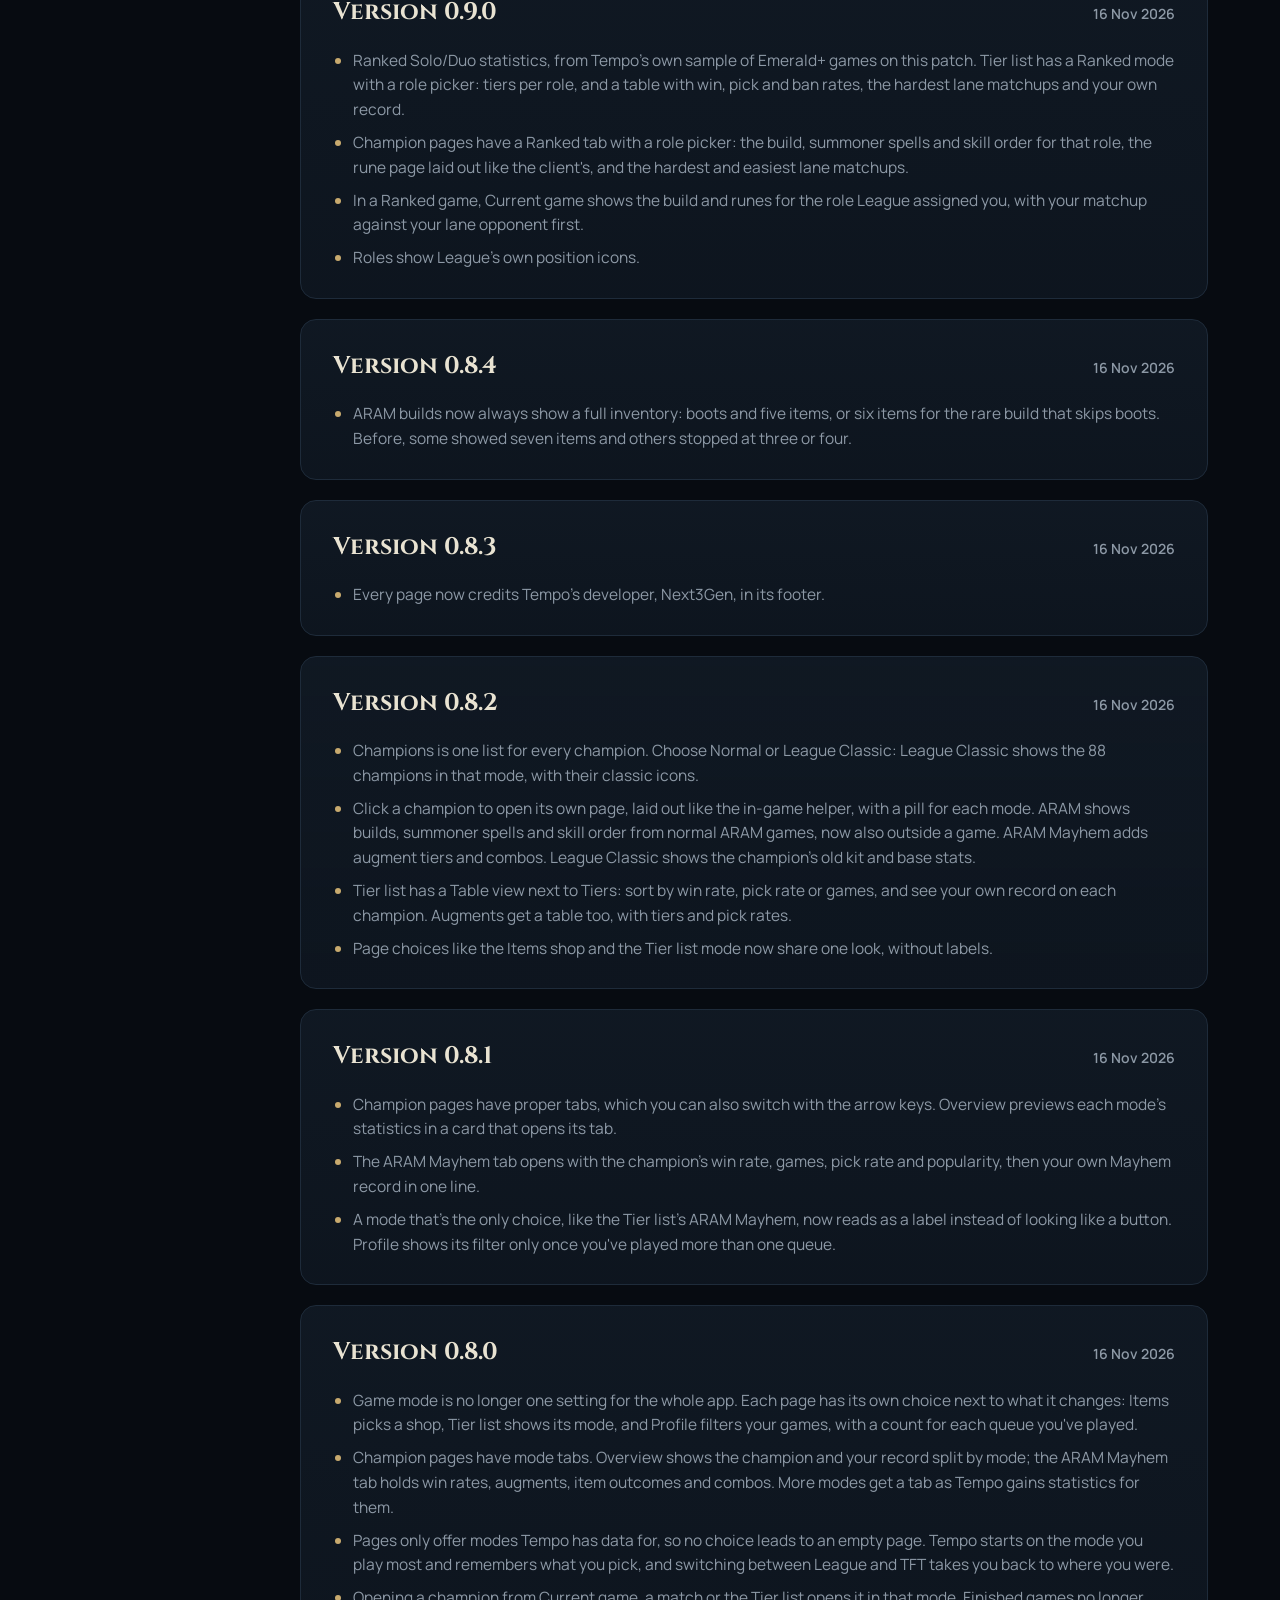
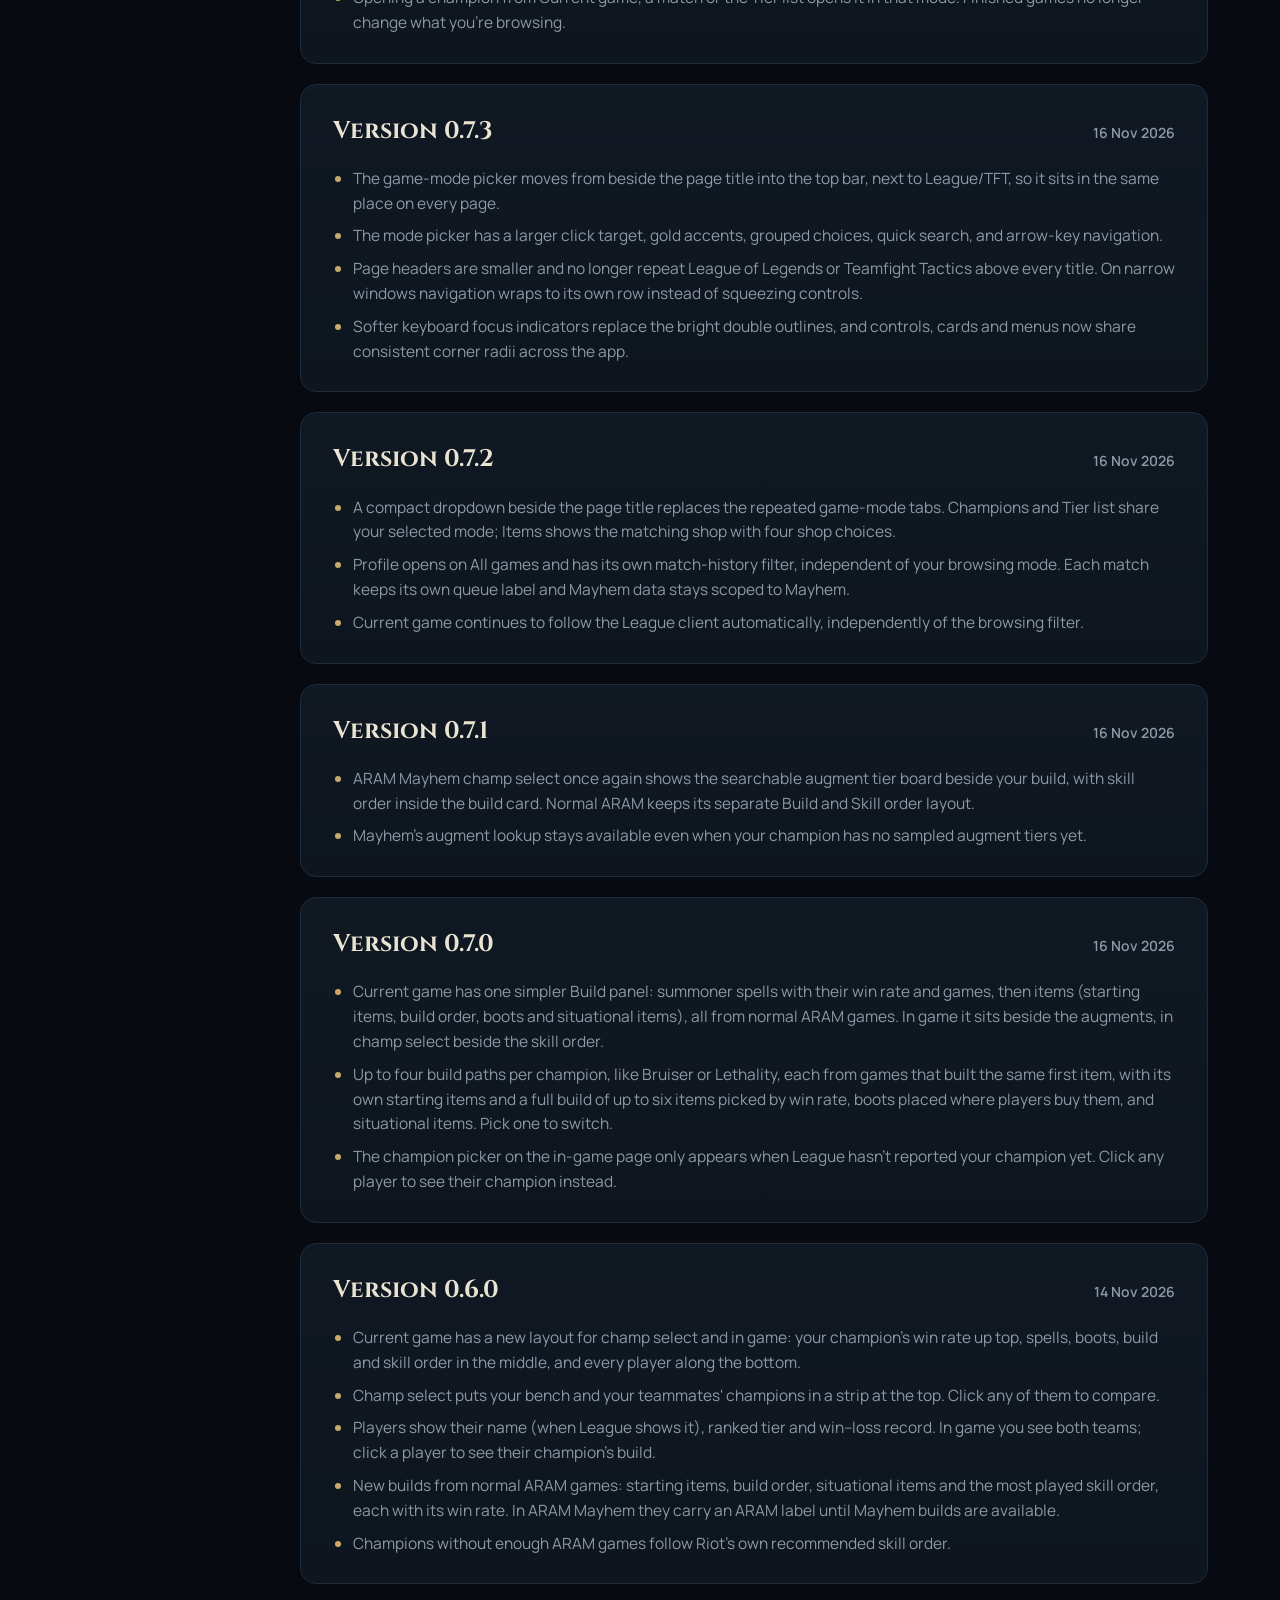
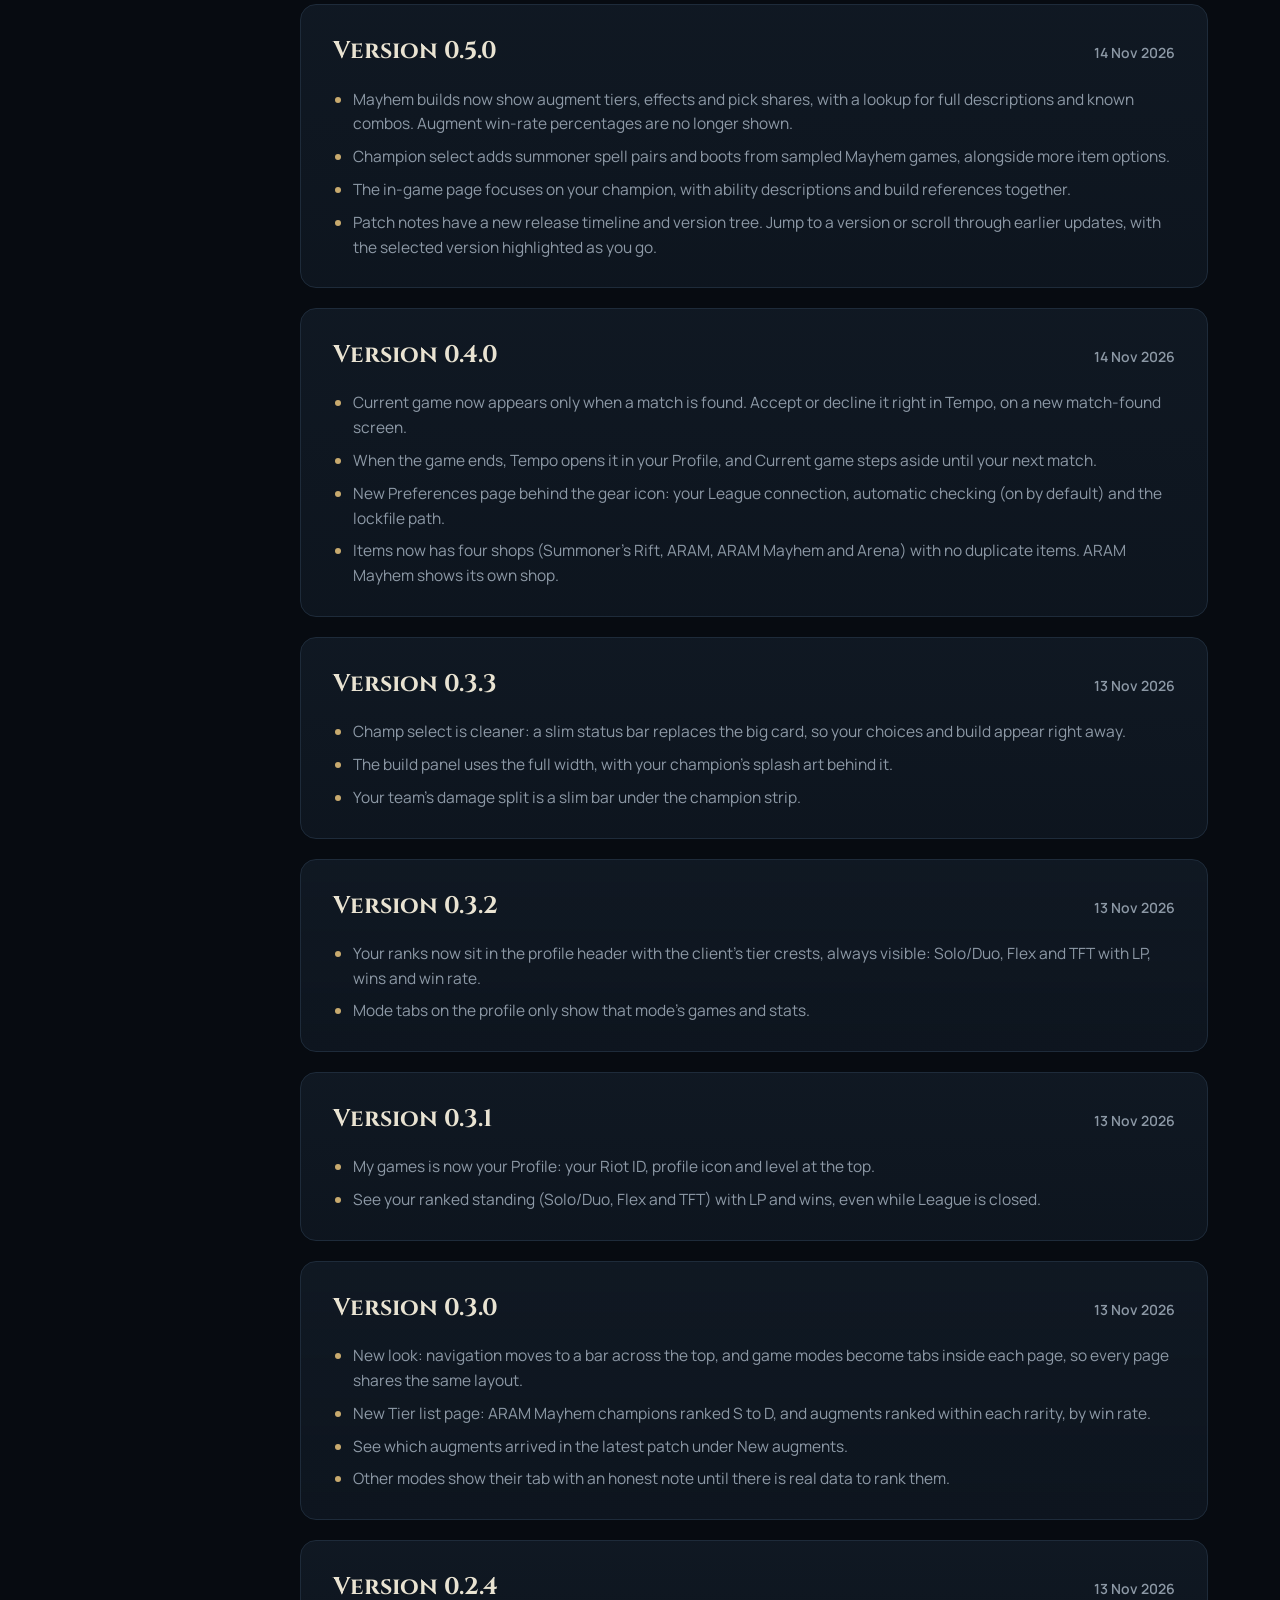
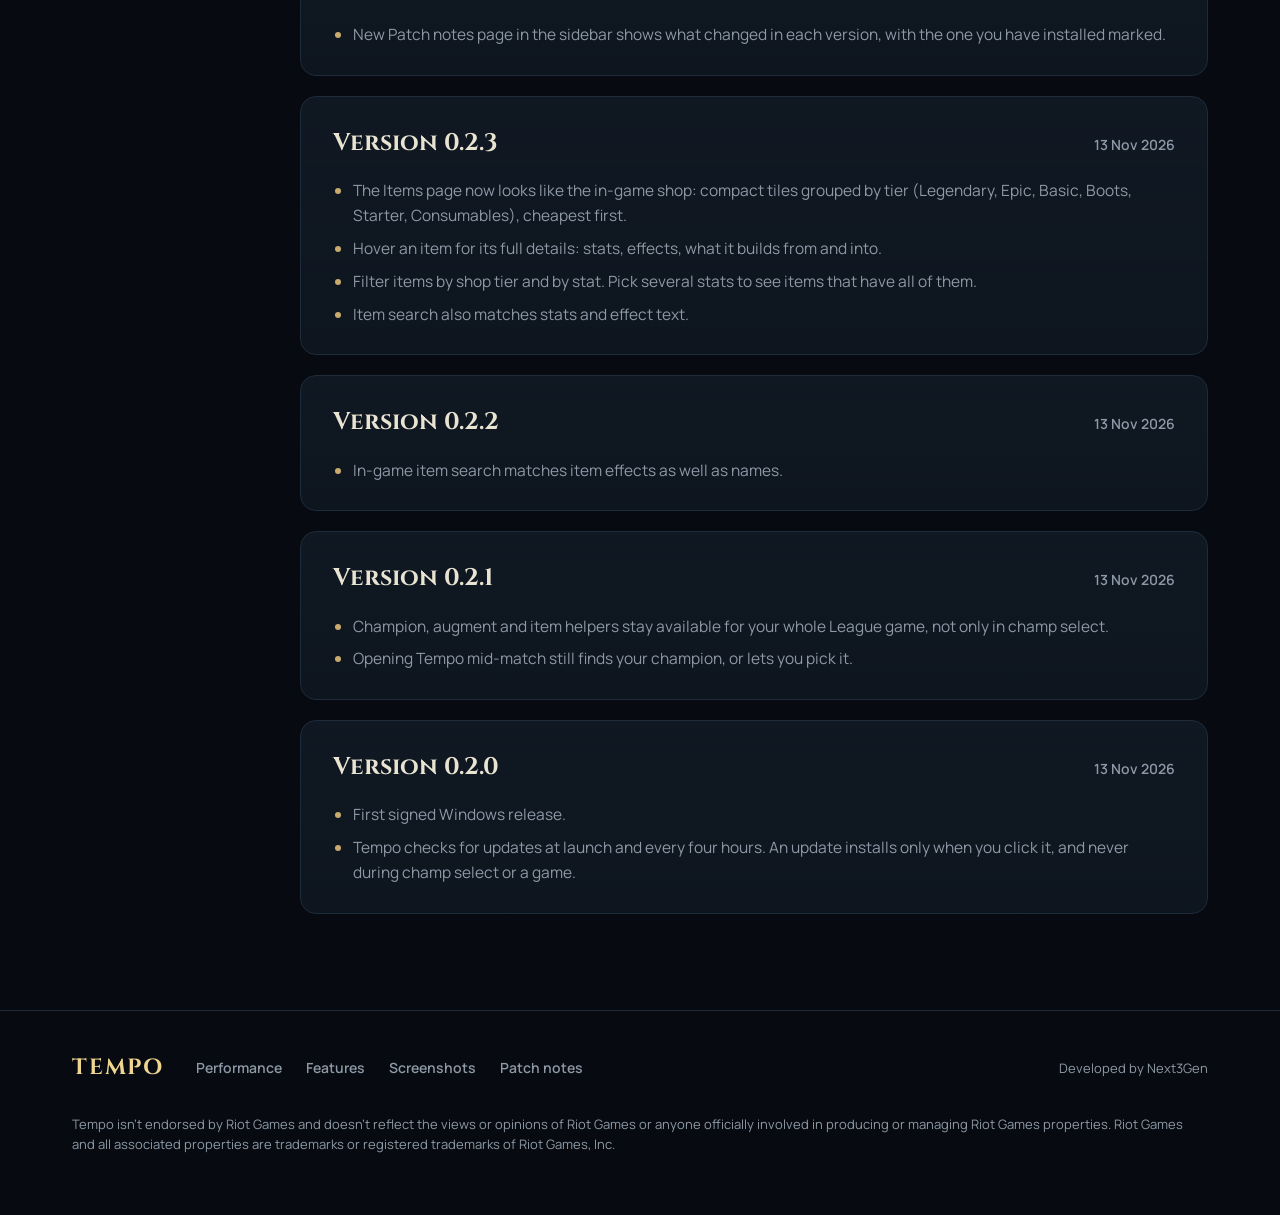
==== commit c4d833fe: "Landing page from tempo e709ac3" ====
--- a/patch-notes.html
+++ b/patch-notes.html
@@ -6,41 +6,53 @@
 <title>Patch notes · Tempo</title>
 <meta name="description" content="What changed in each version of Tempo, the lightweight League of Legends companion, newest first.">
 <link rel="icon" href="img/icon.png">
+<link rel="preload" href="fonts/manrope.woff2" as="font" type="font/woff2" crossorigin>
+<link rel="preload" href="fonts/cinzel.woff2" as="font" type="font/woff2" crossorigin>
 <link rel="stylesheet" href="style.css">
 </head>
 <body>
+<a class="skip" href="#notes">Skip to content</a>
 
-<div class="lp-root"><div class="lp"><header class="wrap nav"><a class="brand" href="index.html#top" aria-label="Tempo home">TEMPO</a>
+<div class="lp-root"><div class="lp"><header class="wrap nav"><a class="brand" href="index.html#top">TEMPO<span class="beta">Beta</span></a>
 <nav class="nav-links" aria-label="Sections"><a href="index.html#performance">Performance</a><a href="index.html#features">Features</a><a href="index.html#screens">Screenshots</a><a href="index.html#trailer">Trailer</a><a href="patch-notes.html" aria-current="page">Patch notes</a><a href="index.html#download">Download</a></nav>
-<a class="btn btn-gold btn-sm" href="index.html#download"><svg viewBox="0 0 24 24" aria-hidden="true" fill="currentColor"><path d="M3 5.2 10.4 4.2v7.2H3zM11.4 4.05 21 2.7v8.7h-9.6zM3 12.4h7.4v7.3L3 18.7zM11.4 12.4H21v8.9l-9.6-1.35z"></path></svg>Download</a></header><main class="section" id="notes"><div class="wrap">
+<a class="btn btn-gold btn-sm" href="index.html#download"><svg viewBox="0 0 24 24" aria-hidden="true" fill="currentColor"><path d="M3 5.2 10.4 4.2v7.2H3zM11.4 4.05 21 2.7v8.7h-9.6zM3 12.4h7.4v7.3L3 18.7zM11.4 12.4H21v8.9l-9.6-1.35z"></path></svg>Download</a></header><main class="section" id="notes" tabindex="-1"><div class="wrap">
 <div class="sec-head"><p class="eyebrow">Patch notes</p><h1 class="h2">What changed in Tempo</h1><p class="body">Every version, newest first. The same notes you see inside the app.</p></div>
-<div class="pn"><nav class="pn-tree" aria-label="Versions"></nav><div class="pn-list"></div></div>
-<noscript><p class="body">Patch notes need JavaScript here. They are also on the <a href="https://github.com/ivanhirskyy/tempo-releases/releases">releases page</a>.</p></noscript>
+<!-- patch notes: generated by npm run site:patch-notes -->
+<div class="pn"><nav class="pn-tree" aria-label="Versions"><a href="#v0.9.6">v0.9.6</a><a href="#v0.9.5">v0.9.5</a><a href="#v0.9.4">v0.9.4</a><a href="#v0.9.3">v0.9.3</a><a href="#v0.9.2">v0.9.2</a><a href="#v0.9.1">v0.9.1</a><a href="#v0.9.0">v0.9.0</a><a href="#v0.8.4">v0.8.4</a><a href="#v0.8.3">v0.8.3</a><a href="#v0.8.2">v0.8.2</a><a href="#v0.8.1">v0.8.1</a><a href="#v0.8.0">v0.8.0</a><a href="#v0.7.3">v0.7.3</a><a href="#v0.7.2">v0.7.2</a><a href="#v0.7.1">v0.7.1</a><a href="#v0.7.0">v0.7.0</a><a href="#v0.6.0">v0.6.0</a><a href="#v0.5.0">v0.5.0</a><a href="#v0.4.0">v0.4.0</a><a href="#v0.3.3">v0.3.3</a><a href="#v0.3.2">v0.3.2</a><a href="#v0.3.1">v0.3.1</a><a href="#v0.3.0">v0.3.0</a><a href="#v0.2.4">v0.2.4</a><a href="#v0.2.3">v0.2.3</a><a href="#v0.2.2">v0.2.2</a><a href="#v0.2.1">v0.2.1</a><a href="#v0.2.0">v0.2.0</a></nav><div class="pn-list">
+<article class="pn-card" id="v0.9.6"><header><h2>Version 0.9.6</h2><span class="pn-latest">Latest</span><time datetime="2026-11-17">17 Nov 2026</time></header><ul><li>Behind the scenes: each of Tempo's pages now stands on its own, so fixes and new features can land faster. Nothing looks different.</li></ul></article>
+<article class="pn-card" id="v0.9.5"><header><h2>Version 0.9.5</h2><time datetime="2026-11-17">17 Nov 2026</time></header><ul><li>Behind the scenes: Tempo now checks, before every release, that its screens and its League connection agree on every piece of data, so a missing number can't slip through unnoticed.</li></ul></article>
+<article class="pn-card" id="v0.9.4"><header><h2>Version 0.9.4</h2><time datetime="2026-11-17">17 Nov 2026</time></header><ul><li>When you open a game that Tempo hadn't read yet, its MVP badge and your team rank show in Profile straight away, not only after the next sync.</li></ul></article>
+<article class="pn-card" id="v0.9.3"><header><h2>Version 0.9.3</h2><time datetime="2026-11-17">17 Nov 2026</time></header><ul><li>The update prompt now also waits while you're in queue or at a ready check, not only during champ select and games, so an update can't interrupt a match being found.</li><li>Tempo keeps one connection to the League client instead of opening a new one every second or two while you play.</li><li>Clearer messages when League stops responding or turns down a request.</li></ul></article>
+<article class="pn-card" id="v0.9.2"><header><h2>Version 0.9.2</h2><time datetime="2026-11-16">16 Nov 2026</time></header><ul><li>Current game and champion pages explain a missing build more precisely: in ARAM Mayhem, &quot;Not enough ARAM games on this champion for a build yet&quot; instead of saying the mode has no build source; in Ranked, which role is missing games when League assigned you one.</li><li>Tier lists say so when their statistics could not be loaded, instead of waiting forever.</li></ul></article>
+<article class="pn-card" id="v0.9.1"><header><h2>Version 0.9.1</h2><time datetime="2026-11-16">16 Nov 2026</time></header><ul><li>Opening a finished game's results while Tempo is still saving your match history no longer fails with &quot;Cannot save game details&quot;.</li><li>Your profile is saved safely, so closing Tempo or a crash while it saves can no longer leave it unreadable.</li></ul></article>
+<article class="pn-card" id="v0.9.0"><header><h2>Version 0.9.0</h2><time datetime="2026-11-16">16 Nov 2026</time></header><ul><li>Ranked Solo/Duo statistics, from Tempo's own sample of Emerald+ games on this patch. Tier list has a Ranked mode with a role picker: tiers per role, and a table with win, pick and ban rates, the hardest lane matchups and your own record.</li><li>Champion pages have a Ranked tab with a role picker: the build, summoner spells and skill order for that role, the rune page laid out like the client's, and the hardest and easiest lane matchups.</li><li>In a Ranked game, Current game shows the build and runes for the role League assigned you, with your matchup against your lane opponent first.</li><li>Roles show League's own position icons.</li></ul></article>
+<article class="pn-card" id="v0.8.4"><header><h2>Version 0.8.4</h2><time datetime="2026-11-16">16 Nov 2026</time></header><ul><li>ARAM builds now always show a full inventory: boots and five items, or six items for the rare build that skips boots. Before, some showed seven items and others stopped at three or four.</li></ul></article>
+<article class="pn-card" id="v0.8.3"><header><h2>Version 0.8.3</h2><time datetime="2026-11-16">16 Nov 2026</time></header><ul><li>Every page now credits Tempo's developer, Next3Gen, in its footer.</li></ul></article>
+<article class="pn-card" id="v0.8.2"><header><h2>Version 0.8.2</h2><time datetime="2026-11-16">16 Nov 2026</time></header><ul><li>Champions is one list for every champion. Choose Normal or League Classic: League Classic shows the 88 champions in that mode, with their classic icons.</li><li>Click a champion to open its own page, laid out like the in-game helper, with a pill for each mode. ARAM shows builds, summoner spells and skill order from normal ARAM games, now also outside a game. ARAM Mayhem adds augment tiers and combos. League Classic shows the champion's old kit and base stats.</li><li>Tier list has a Table view next to Tiers: sort by win rate, pick rate or games, and see your own record on each champion. Augments get a table too, with tiers and pick rates.</li><li>Page choices like the Items shop and the Tier list mode now share one look, without labels.</li></ul></article>
+<article class="pn-card" id="v0.8.1"><header><h2>Version 0.8.1</h2><time datetime="2026-11-16">16 Nov 2026</time></header><ul><li>Champion pages have proper tabs, which you can also switch with the arrow keys. Overview previews each mode's statistics in a card that opens its tab.</li><li>The ARAM Mayhem tab opens with the champion's win rate, games, pick rate and popularity, then your own Mayhem record in one line.</li><li>A mode that's the only choice, like the Tier list's ARAM Mayhem, now reads as a label instead of looking like a button. Profile shows its filter only once you've played more than one queue.</li></ul></article>
+<article class="pn-card" id="v0.8.0"><header><h2>Version 0.8.0</h2><time datetime="2026-11-16">16 Nov 2026</time></header><ul><li>Game mode is no longer one setting for the whole app. Each page has its own choice next to what it changes: Items picks a shop, Tier list shows its mode, and Profile filters your games, with a count for each queue you've played.</li><li>Champion pages have mode tabs. Overview shows the champion and your record split by mode; the ARAM Mayhem tab holds win rates, augments, item outcomes and combos. More modes get a tab as Tempo gains statistics for them.</li><li>Pages only offer modes Tempo has data for, so no choice leads to an empty page. Tempo starts on the mode you play most and remembers what you pick, and switching between League and TFT takes you back to where you were.</li><li>Opening a champion from Current game, a match or the Tier list opens it in that mode. Finished games no longer change what you're browsing.</li></ul></article>
+<article class="pn-card" id="v0.7.3"><header><h2>Version 0.7.3</h2><time datetime="2026-11-16">16 Nov 2026</time></header><ul><li>The game-mode picker moves from beside the page title into the top bar, next to League/TFT, so it sits in the same place on every page.</li><li>The mode picker has a larger click target, gold accents, grouped choices, quick search, and arrow-key navigation.</li><li>Page headers are smaller and no longer repeat League of Legends or Teamfight Tactics above every title. On narrow windows navigation wraps to its own row instead of squeezing controls.</li><li>Softer keyboard focus indicators replace the bright double outlines, and controls, cards and menus now share consistent corner radii across the app.</li></ul></article>
+<article class="pn-card" id="v0.7.2"><header><h2>Version 0.7.2</h2><time datetime="2026-11-16">16 Nov 2026</time></header><ul><li>A compact dropdown beside the page title replaces the repeated game-mode tabs. Champions and Tier list share your selected mode; Items shows the matching shop with four shop choices.</li><li>Profile opens on All games and has its own match-history filter, independent of your browsing mode. Each match keeps its own queue label and Mayhem data stays scoped to Mayhem.</li><li>Current game continues to follow the League client automatically, independently of the browsing filter.</li></ul></article>
+<article class="pn-card" id="v0.7.1"><header><h2>Version 0.7.1</h2><time datetime="2026-11-16">16 Nov 2026</time></header><ul><li>ARAM Mayhem champ select once again shows the searchable augment tier board beside your build, with skill order inside the build card. Normal ARAM keeps its separate Build and Skill order layout.</li><li>Mayhem's augment lookup stays available even when your champion has no sampled augment tiers yet.</li></ul></article>
+<article class="pn-card" id="v0.7.0"><header><h2>Version 0.7.0</h2><time datetime="2026-11-16">16 Nov 2026</time></header><ul><li>Current game has one simpler Build panel: summoner spells with their win rate and games, then items (starting items, build order, boots and situational items), all from normal ARAM games. In game it sits beside the augments, in champ select beside the skill order.</li><li>Up to four build paths per champion, like Bruiser or Lethality, each from games that built the same first item, with its own starting items and a full build of up to six items picked by win rate, boots placed where players buy them, and situational items. Pick one to switch.</li><li>The champion picker on the in-game page only appears when League hasn't reported your champion yet. Click any player to see their champion instead.</li></ul></article>
+<article class="pn-card" id="v0.6.0"><header><h2>Version 0.6.0</h2><time datetime="2026-11-14">14 Nov 2026</time></header><ul><li>Current game has a new layout for champ select and in game: your champion's win rate up top, spells, boots, build and skill order in the middle, and every player along the bottom.</li><li>Champ select puts your bench and your teammates' champions in a strip at the top. Click any of them to compare.</li><li>Players show their name (when League shows it), ranked tier and win–loss record. In game you see both teams; click a player to see their champion's build.</li><li>New builds from normal ARAM games: starting items, build order, situational items and the most played skill order, each with its win rate. In ARAM Mayhem they carry an ARAM label until Mayhem builds are available.</li><li>Champions without enough ARAM games follow Riot's own recommended skill order.</li></ul></article>
+<article class="pn-card" id="v0.5.0"><header><h2>Version 0.5.0</h2><time datetime="2026-11-14">14 Nov 2026</time></header><ul><li>Mayhem builds now show augment tiers, effects and pick shares, with a lookup for full descriptions and known combos. Augment win-rate percentages are no longer shown.</li><li>Champion select adds summoner spell pairs and boots from sampled Mayhem games, alongside more item options.</li><li>The in-game page focuses on your champion, with ability descriptions and build references together.</li><li>Patch notes have a new release timeline and version tree. Jump to a version or scroll through earlier updates, with the selected version highlighted as you go.</li></ul></article>
+<article class="pn-card" id="v0.4.0"><header><h2>Version 0.4.0</h2><time datetime="2026-11-14">14 Nov 2026</time></header><ul><li>Current game now appears only when a match is found. Accept or decline it right in Tempo, on a new match-found screen.</li><li>When the game ends, Tempo opens it in your Profile, and Current game steps aside until your next match.</li><li>New Preferences page behind the gear icon: your League connection, automatic checking (on by default) and the lockfile path.</li><li>Items now has four shops (Summoner's Rift, ARAM, ARAM Mayhem and Arena) with no duplicate items. ARAM Mayhem shows its own shop.</li></ul></article>
+<article class="pn-card" id="v0.3.3"><header><h2>Version 0.3.3</h2><time datetime="2026-11-13">13 Nov 2026</time></header><ul><li>Champ select is cleaner: a slim status bar replaces the big card, so your choices and build appear right away.</li><li>The build panel uses the full width, with your champion's splash art behind it.</li><li>Your team's damage split is a slim bar under the champion strip.</li></ul></article>
+<article class="pn-card" id="v0.3.2"><header><h2>Version 0.3.2</h2><time datetime="2026-11-13">13 Nov 2026</time></header><ul><li>Your ranks now sit in the profile header with the client's tier crests, always visible: Solo/Duo, Flex and TFT with LP, wins and win rate.</li><li>Mode tabs on the profile only show that mode's games and stats.</li></ul></article>
+<article class="pn-card" id="v0.3.1"><header><h2>Version 0.3.1</h2><time datetime="2026-11-13">13 Nov 2026</time></header><ul><li>My games is now your Profile: your Riot ID, profile icon and level at the top.</li><li>See your ranked standing (Solo/Duo, Flex and TFT) with LP and wins, even while League is closed.</li></ul></article>
+<article class="pn-card" id="v0.3.0"><header><h2>Version 0.3.0</h2><time datetime="2026-11-13">13 Nov 2026</time></header><ul><li>New look: navigation moves to a bar across the top, and game modes become tabs inside each page, so every page shares the same layout.</li><li>New Tier list page: ARAM Mayhem champions ranked S to D, and augments ranked within each rarity, by win rate.</li><li>See which augments arrived in the latest patch under New augments.</li><li>Other modes show their tab with an honest note until there is real data to rank them.</li></ul></article>
+<article class="pn-card" id="v0.2.4"><header><h2>Version 0.2.4</h2><time datetime="2026-11-13">13 Nov 2026</time></header><ul><li>New Patch notes page in the sidebar shows what changed in each version, with the one you have installed marked.</li></ul></article>
+<article class="pn-card" id="v0.2.3"><header><h2>Version 0.2.3</h2><time datetime="2026-11-13">13 Nov 2026</time></header><ul><li>The Items page now looks like the in-game shop: compact tiles grouped by tier (Legendary, Epic, Basic, Boots, Starter, Consumables), cheapest first.</li><li>Hover an item for its full details: stats, effects, what it builds from and into.</li><li>Filter items by shop tier and by stat. Pick several stats to see items that have all of them.</li><li>Item search also matches stats and effect text.</li></ul></article>
+<article class="pn-card" id="v0.2.2"><header><h2>Version 0.2.2</h2><time datetime="2026-11-13">13 Nov 2026</time></header><ul><li>In-game item search matches item effects as well as names.</li></ul></article>
+<article class="pn-card" id="v0.2.1"><header><h2>Version 0.2.1</h2><time datetime="2026-11-13">13 Nov 2026</time></header><ul><li>Champion, augment and item helpers stay available for your whole League game, not only in champ select.</li><li>Opening Tempo mid-match still finds your champion, or lets you pick it.</li></ul></article>
+<article class="pn-card" id="v0.2.0"><header><h2>Version 0.2.0</h2><time datetime="2026-11-13">13 Nov 2026</time></header><ul><li>First signed Windows release.</li><li>Tempo checks for updates at launch and every four hours. An update installs only when you click it, and never during champ select or a game.</li></ul></article>
+</div></div>
+<!-- /patch notes -->
 </div></main>
 <footer class="foot"><div class="wrap"><a class="brand" href="index.html#top">TEMPO</a>
 <nav aria-label="Footer"><a href="index.html#performance">Performance</a><a href="index.html#features">Features</a><a href="index.html#screens">Screenshots</a><a href="patch-notes.html">Patch notes</a></nav>
 <p class="credit">Developed by Next3Gen</p>
 <p class="legal">Tempo isn’t endorsed by Riot Games and doesn’t reflect the views or opinions of Riot Games or anyone officially involved in producing or managing Riot Games properties. Riot Games and all associated properties are trademarks or registered trademarks of Riot Games, Inc.</p></div></footer></div></div>
-<script src="patch-notes.js"></script>
-<script>
-  // Builds the page from the app's own notes (patch-notes.js is generated from data/patch-notes.json).
-  (function () {
-    var tree = document.querySelector('.pn-tree'), list = document.querySelector('.pn-list');
-    var el = function (tag, cls, text) { var n = document.createElement(tag); if (cls) n.className = cls; if (text) n.textContent = text; return n; };
-    var day = function (iso) { return new Date(iso + 'T00:00:00Z').toLocaleDateString('en-GB', { day: 'numeric', month: 'short', year: 'numeric', timeZone: 'UTC' }); };
-    (window.PATCH_NOTES || []).forEach(function (release, i) {
-      var id = 'v' + release.version;
-      var link = el('a', '', 'v' + release.version); link.href = '#' + id; tree.appendChild(link);
-      var card = el('article', 'pn-card'); card.id = id;
-      var head = el('header');
-      head.appendChild(el('h2', '', 'Version ' + release.version));
-      if (i === 0) head.appendChild(el('span', 'pn-latest', 'Latest'));
-      var time = el('time', '', day(release.date)); time.dateTime = release.date; head.appendChild(time);
-      var ul = el('ul');
-      release.notes.forEach(function (note) { ul.appendChild(el('li', '', note)); });
-      card.appendChild(head); card.appendChild(ul); list.appendChild(card);
-    });
-  })();
-</script>
 </body>
 </html>
--- a/style.css
+++ b/style.css
@@ -6,7 +6,7 @@
 --panel-2:#121c28;
 --raised:#172331;
 --line:#1e2b3a;
---line-strong:#2b3c4f;
+--line-strong:#5f6c7a;
 --text:#e9e3d2;
 --muted:#8d99a6;
 --faint:#5f6c7a;
@@ -77,8 +77,11 @@
 
 .lp-root { container-type: inline-size; background: var(--bg); color: var(--text); font-family: var(--font-ui); font-size: 16px; line-height: 1.55; -webkit-font-smoothing: antialiased; }
 .lp-root * { box-sizing: border-box; }
-.lp-root img { display: block; max-width: 100%; }
-.lp { position: relative; overflow: hidden; }
+.lp-root img { display: block; max-width: 100%; height: auto; }
+.lp-root picture { display: contents; }
+.lp-root picture[hidden] { display: none; }
+/* clip, not hidden: hidden would make .lp the scroller and stop the patch-notes list sticking. */
+.lp { position: relative; overflow: hidden; overflow: clip; }
 .wrap { width: 100%; max-width: 1200px; margin: 0 auto; padding: 0 32px; }
 
 /* shared type */
@@ -107,7 +110,12 @@
 
 /* nav */
 .nav { position: relative; z-index: 3; height: 72px; display: flex; align-items: center; gap: 32px; }
-.brand { font-family: var(--font-display); font-weight: 700; font-size: 22px; letter-spacing: .08em; color: var(--gold-bright); text-decoration: none; }
+.brand { font-family: var(--font-display); font-weight: 700; font-size: 22px; letter-spacing: .08em; color: var(--gold-bright); text-decoration: none; display: inline-flex; align-items: center; gap: 8px; }
+/* "Beta" tag: next to the brand and in the hero eyebrow. */
+.beta { display: inline-block; padding: 2px 8px; border: 1px solid var(--gold-deep); border-radius: 999px; font-family: var(--font-ui); font-size: 11px; line-height: 16px; font-weight: 800; letter-spacing: .12em; text-transform: uppercase; color: var(--gold-bright); background: rgba(240, 213, 144, .08); vertical-align: middle; }
+.eyebrow .beta { margin-right: 10px; }
+.beta-note { max-width: 560px; margin: 16px auto 0; font-size: 14px; line-height: 1.5; color: var(--muted); }
+.beta-note a { color: var(--gold-bright); }
 .nav-links { display: flex; gap: 28px; }
 .nav-links a { color: var(--muted); text-decoration: none; font-size: 15px; font-weight: 600; }
 .nav-links a:hover { color: var(--text); }
@@ -183,7 +191,8 @@
 /* download band */
 .dl { position: relative; overflow: hidden; border-radius: 24px; border: 1px solid var(--gold-deep); padding: 64px 48px; text-align: center; background: radial-gradient(ellipse 60% 70% at 50% 0%, rgba(240, 213, 144, .16), rgba(240, 213, 144, 0)), var(--panel); }
 .dl .ring-big { width: 140px; height: 140px; margin: 0 auto 24px; color: var(--gold); position: relative; }
-.dl .ring-big svg { position: absolute; inset: 0; }
+/* The tick ring scales with its box: its width/height attributes would otherwise keep it at 140 px. */
+.dl .ring-big > svg { position: absolute; inset: 0; width: 100%; height: 100%; }
 .dl .ring-big .core { position: absolute; inset: 30px; border-radius: 50%; background: var(--gradient-gold); display: grid; place-items: center; box-shadow: 0 0 40px rgba(240, 213, 144, .4); }
 .dl .ring-big .core svg { position: static; width: 34px; height: 34px; color: var(--tier-ink); }
 .dl .lead { margin-left: auto; margin-right: auto; }
@@ -198,8 +207,8 @@
 .foot .wrap { display: flex; flex-wrap: wrap; gap: 16px 32px; align-items: center; }
 .foot nav { display: flex; gap: 24px; flex-wrap: wrap; }
 .foot nav a { color: var(--muted); text-decoration: none; font-size: 14px; font-weight: 600; }
-.foot .credit { margin: 0 0 0 auto; font-size: 13px; color: var(--faint); }
-.foot .legal { flex-basis: 100%; font-size: 13px; color: var(--faint); }
+.foot .credit { margin: 0 0 0 auto; font-size: 13px; color: var(--muted); }
+.foot .legal { flex-basis: 100%; font-size: 13px; color: var(--muted); }
 
 /* ---------- tablet ---------- */
 @container (max-width: 980px) {
@@ -322,8 +331,10 @@
 /* page basics */
 body{margin:0;background:#070b11}
 a{color:#f0d590}a:hover{color:#f6dc94}
-html{scroll-behavior:smooth}
+@media (prefers-reduced-motion: no-preference) { html { scroll-behavior: smooth; } }
 .sec-head .body { text-wrap: balance; }
+/* Headings wrap into even lines instead of leaving one word behind. */
+.h1, .h2, .dl .lead { text-wrap: balance; }
 
 /* trailer player */
 .trailer video { position: absolute; inset: 0; width: 100%; height: 100%; object-fit: contain; background: var(--bg); cursor: pointer; }
@@ -341,8 +352,8 @@
 .vtime { flex: none; font-size: 14px; font-weight: 700; color: var(--muted); font-variant-numeric: tabular-nums; }
 .vtime b { color: var(--gold-bright); font-weight: 800; }
 .vseek { flex: 1; min-width: 0; height: 20px; margin: 0; background: none; cursor: pointer; -webkit-appearance: none; appearance: none; --p: 0%; }
-.vseek::-webkit-slider-runnable-track { height: 6px; border-radius: 999px; background: linear-gradient(90deg, var(--gold-grad-bottom), var(--gold-bright) var(--p), #2b3c4f var(--p)); }
-.vseek::-moz-range-track { height: 6px; border-radius: 999px; background: #2b3c4f; }
+.vseek::-webkit-slider-runnable-track { height: 6px; border-radius: 999px; background: linear-gradient(90deg, var(--gold-grad-bottom), var(--gold-bright) var(--p), #5f6c7a var(--p)); }
+.vseek::-moz-range-track { height: 6px; border-radius: 999px; background: #5f6c7a; }
 .vseek::-moz-range-progress { height: 6px; border-radius: 999px; background: var(--gradient-gold); }
 .vseek::-webkit-slider-thumb { -webkit-appearance: none; width: 16px; height: 16px; margin-top: -5px; border: 0; border-radius: 50%; background: var(--gold-bright); box-shadow: 0 0 12px rgba(240, 213, 144, .6); }
 .vseek::-moz-range-thumb { width: 16px; height: 16px; border: 0; border-radius: 50%; background: var(--gold-bright); box-shadow: 0 0 12px rgba(240, 213, 144, .6); }
@@ -352,7 +363,7 @@
 /* patch notes page */
 .nav-links a[aria-current="page"] { color: var(--gold-bright); }
 .pn { margin-top: 48px; display: grid; grid-template-columns: 180px minmax(0, 1fr); gap: 48px; align-items: start; }
-.pn-tree { position: sticky; top: 24px; display: flex; flex-direction: column; border-left: 1px solid var(--line-strong); }
+.pn-tree { position: sticky; top: 24px; display: flex; flex-direction: column; border-left: 1px solid var(--line-strong); max-height: calc(100vh - 48px); overflow-y: auto; }
 .pn-tree a { padding: 8px 16px; margin-left: -1px; border-left: 1px solid transparent; color: var(--muted); text-decoration: none; font-size: 14px; font-weight: 700; font-variant-numeric: tabular-nums; }
 .pn-tree a:hover, .pn-tree a:first-child { color: var(--gold-bright); border-left-color: var(--gold); }
 .pn-list { display: flex; flex-direction: column; gap: 20px; }
@@ -367,7 +378,24 @@
 .pn-card li::marker { color: var(--gold); }
 @container (max-width: 980px) {
   .pn { grid-template-columns: minmax(0, 1fr); gap: 24px; margin-top: 32px; }
-  .pn-tree { position: static; flex-direction: row; flex-wrap: wrap; gap: 8px; border-left: 0; }
+  .pn-tree { position: static; flex-direction: row; flex-wrap: wrap; gap: 8px; border-left: 0; max-height: none; overflow: visible; }
   .pn-tree a { margin: 0; padding: 10px 14px; border: 1px solid var(--line-strong); border-radius: 999px; }
   .pn-card { padding: 20px; }
 }
+
+/* Accessibility: skip link, visible focus on links and the gallery, quieter motion. */
+.skip { position: absolute; left: 16px; top: -100px; z-index: 100; padding: 10px 16px; border-radius: 10px; background: var(--gold-bright); color: var(--tier-ink); font-weight: 800; text-decoration: none; }
+.skip:focus { top: 16px; }
+/* The skip link moves focus to <main>; no ring around the whole page. */
+main:focus { outline: none; }
+.lp-root a:focus-visible, .gal:focus-visible { outline: 2px solid var(--gold-bright); outline-offset: 3px; border-radius: 6px; }
+.vstatus:empty { margin: 0; }
+@media (prefers-reduced-motion: reduce) { .vbar { transition: none; } }
+/* Tablet: the hero badge stays inside the screen. */
+@container (max-width: 980px) { .pop { left: 12px; } }
+/* Small phones: a smaller play button, clear of the trailer caption. */
+@container (max-width: 380px) {
+  .play { width: 80px; height: 80px; }
+  .play .disc { inset: 16px; }
+  .play .disc svg { width: 20px; height: 20px; margin-left: 3px; }
+}
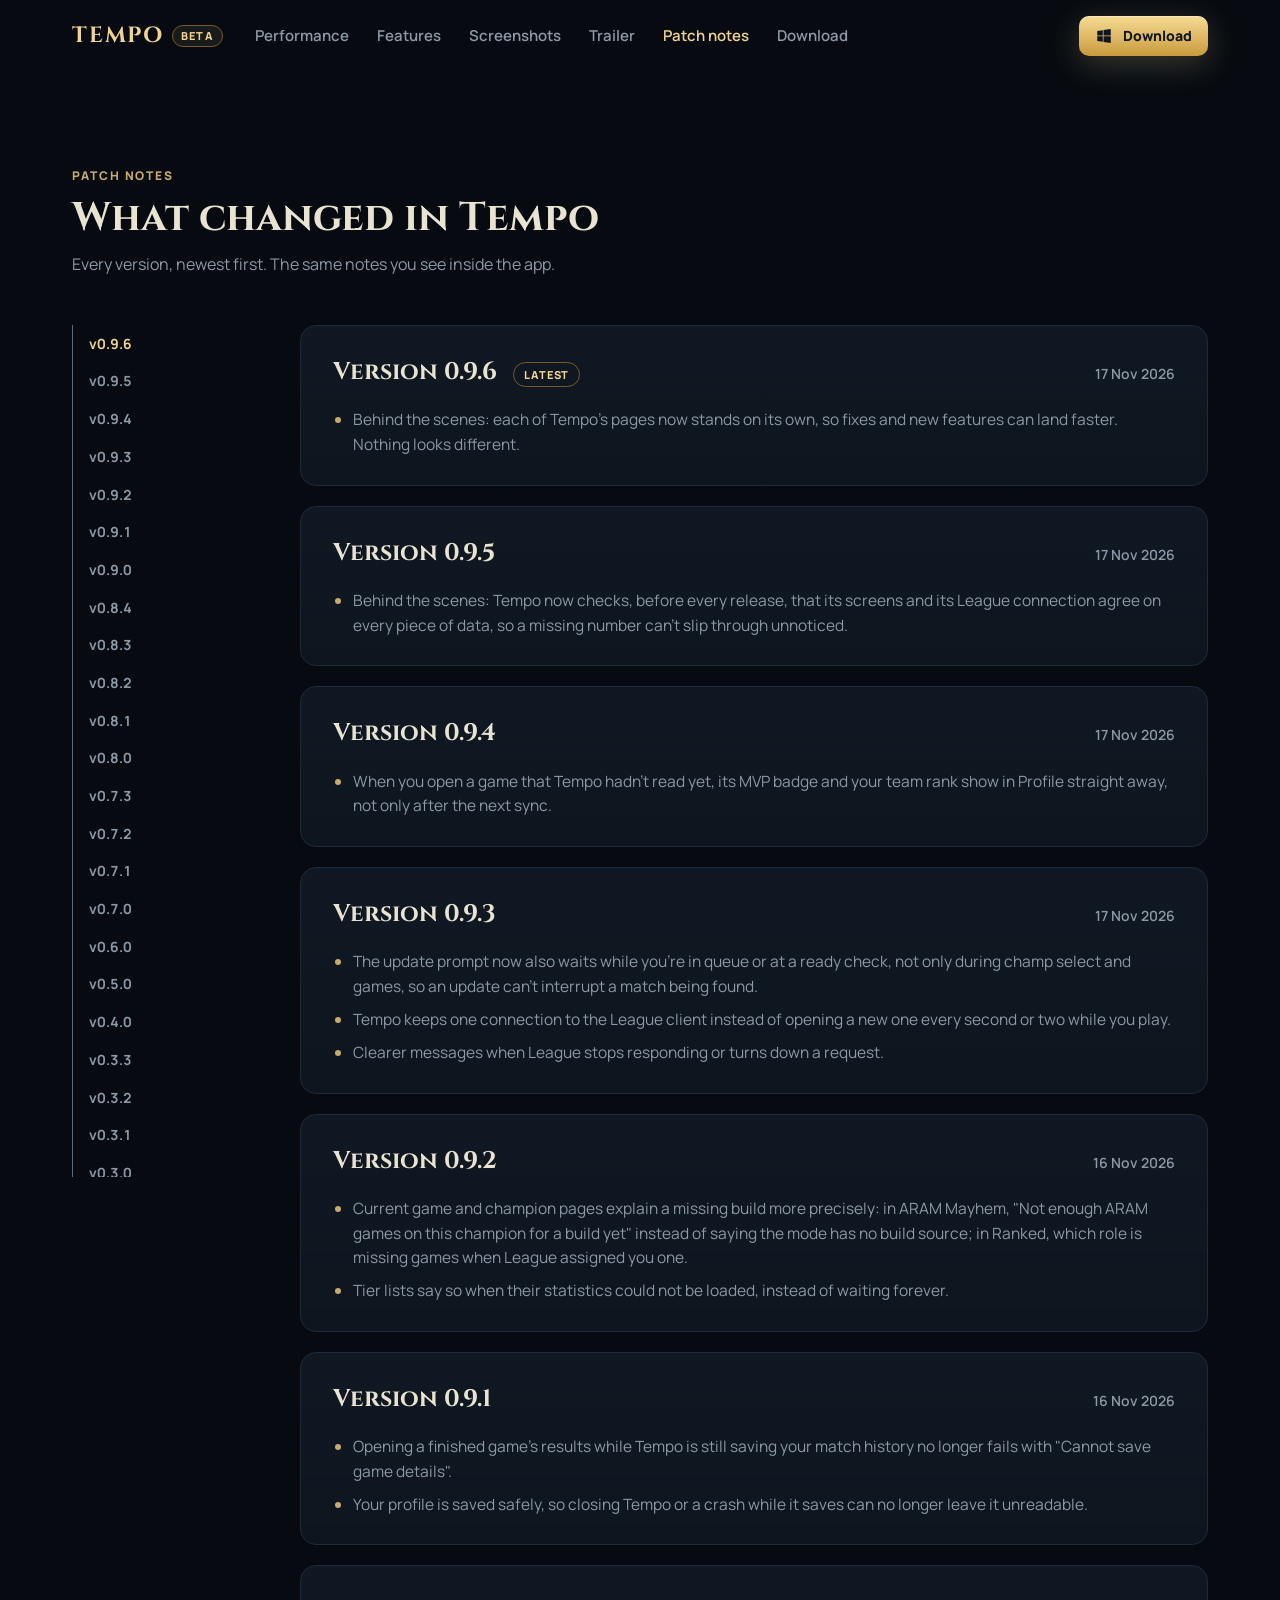
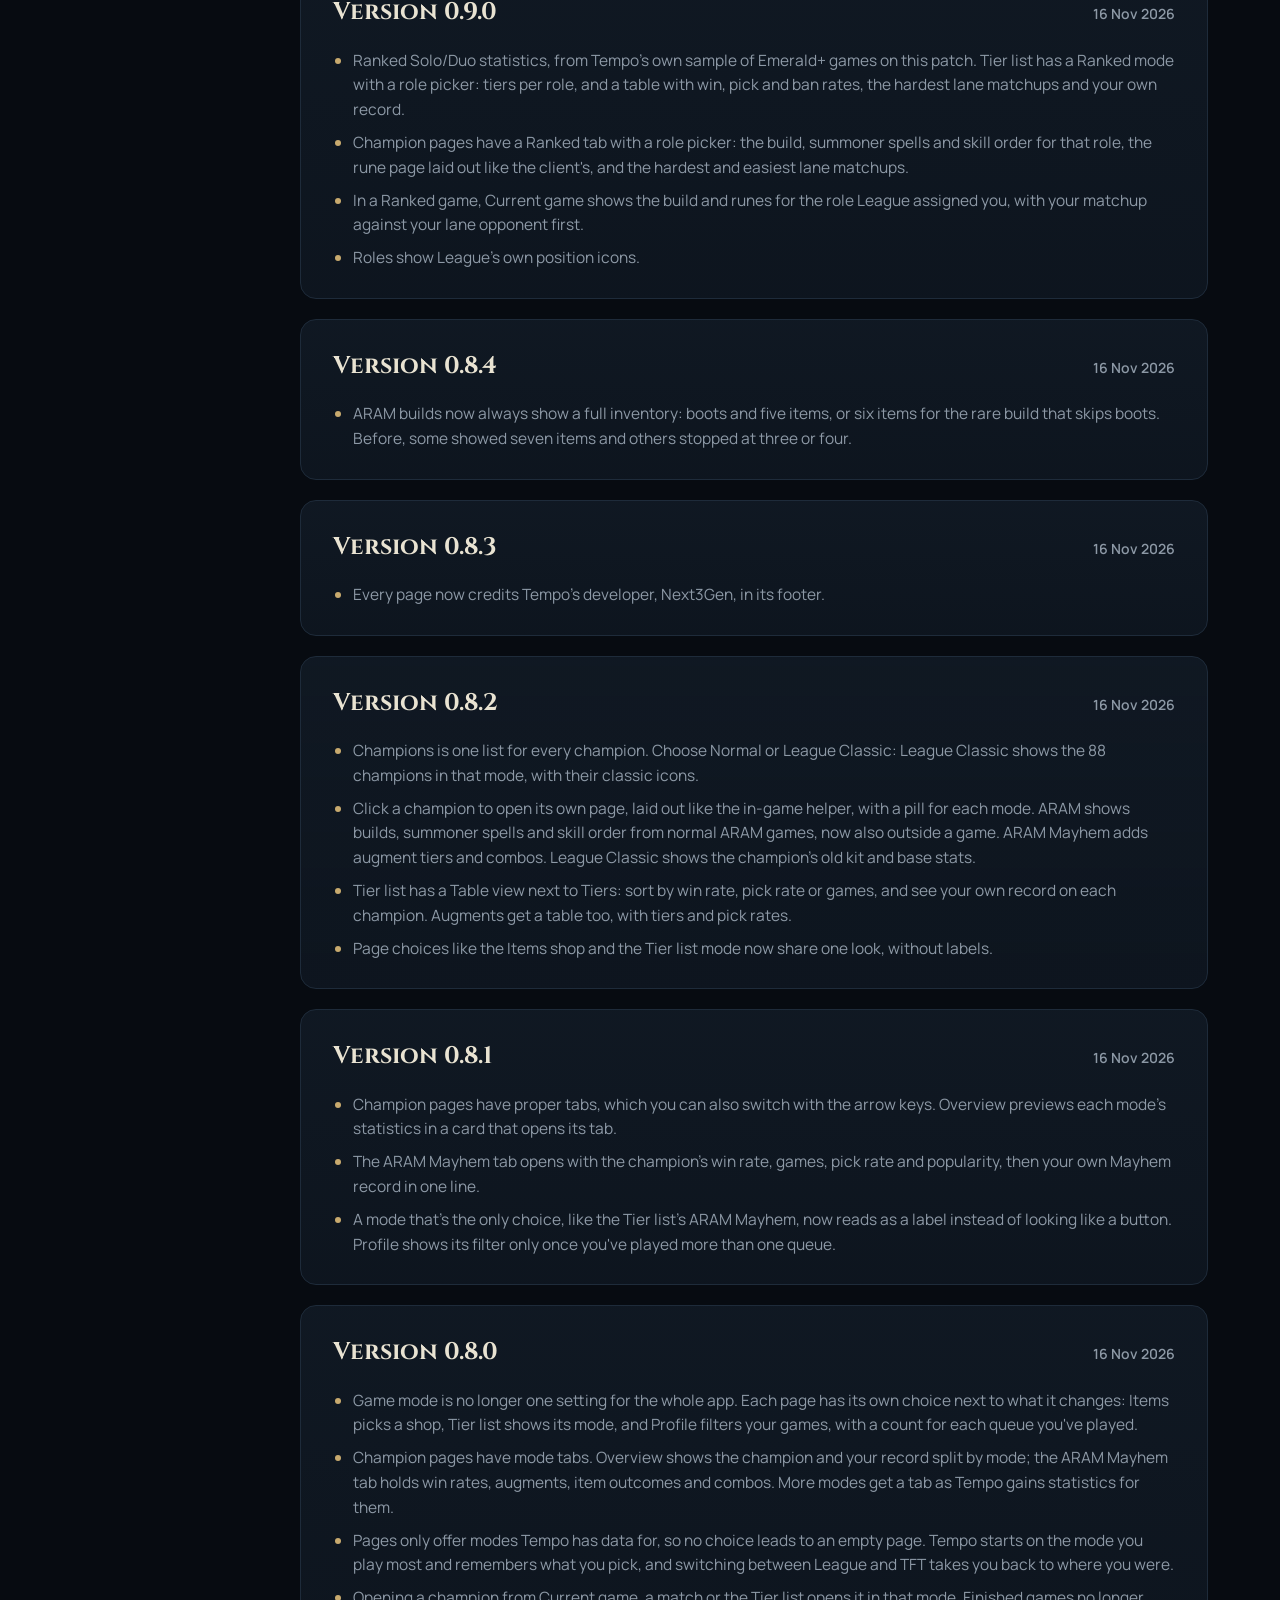
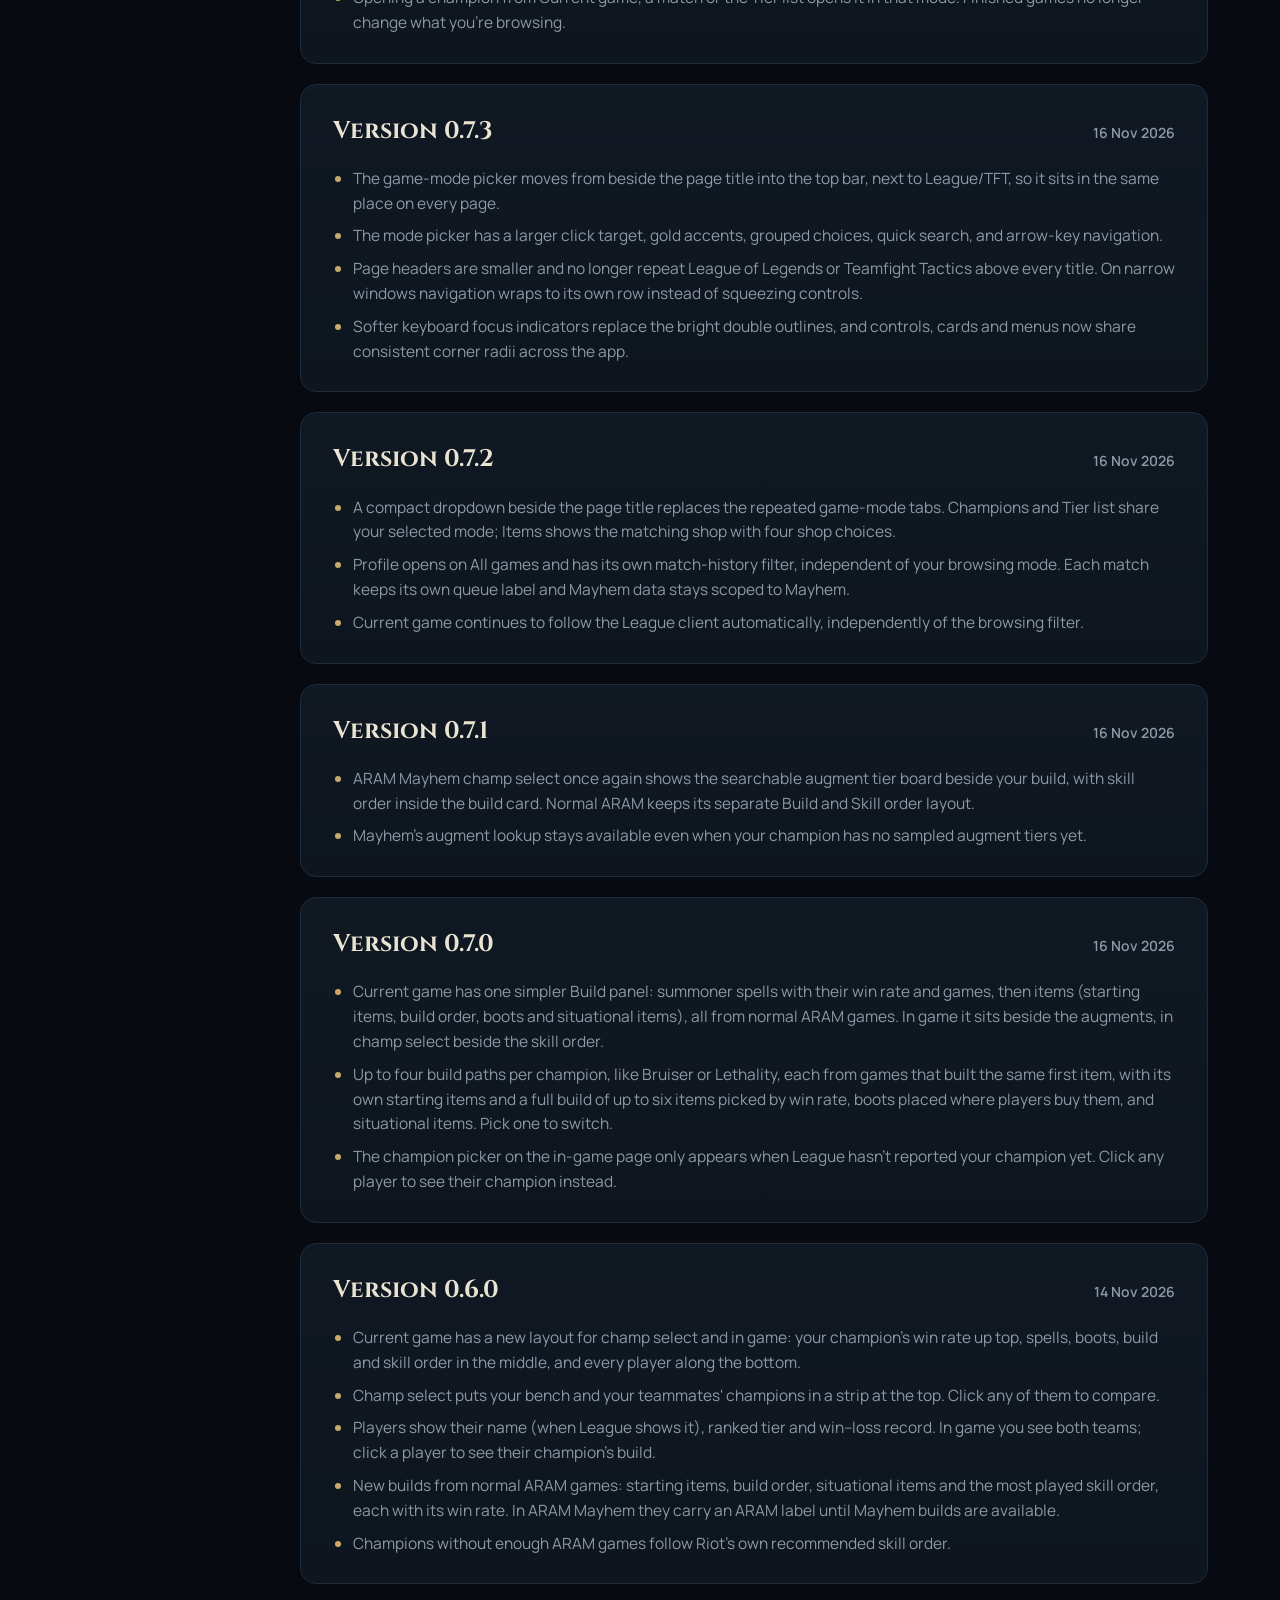
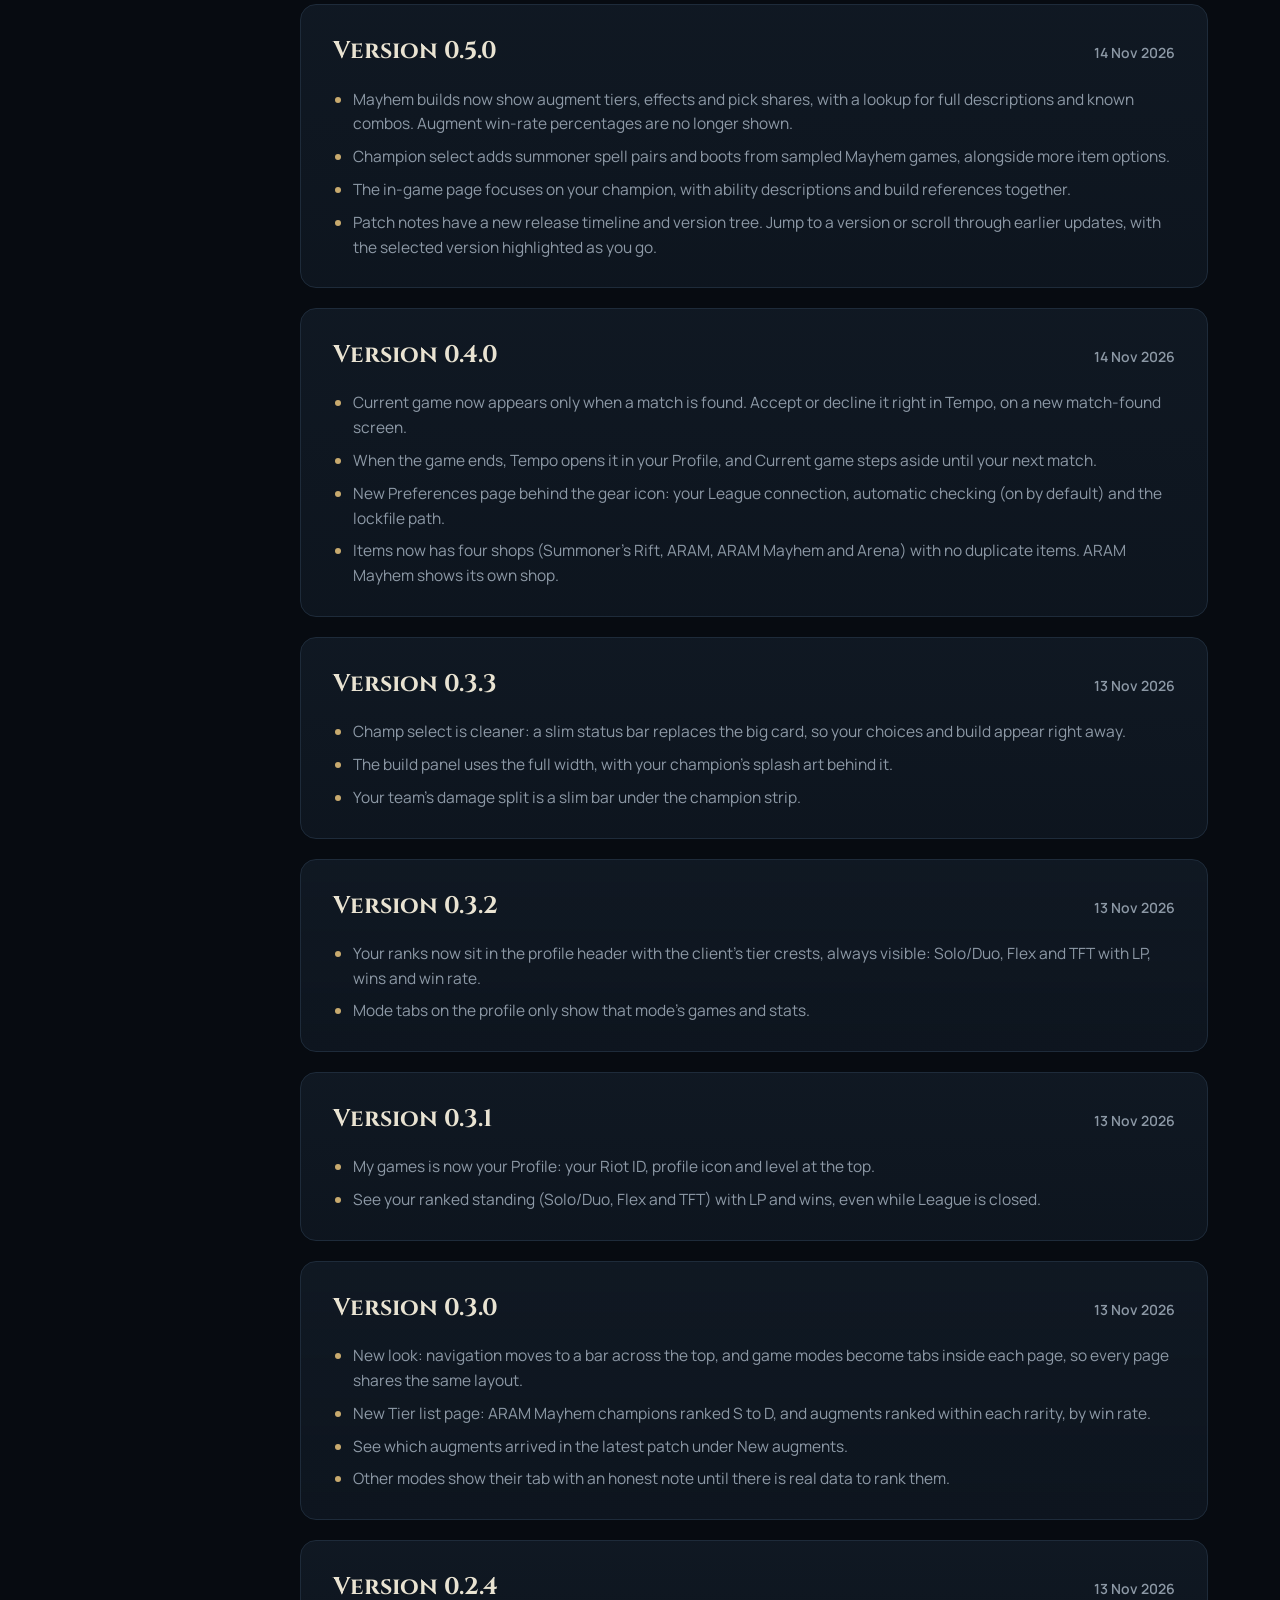
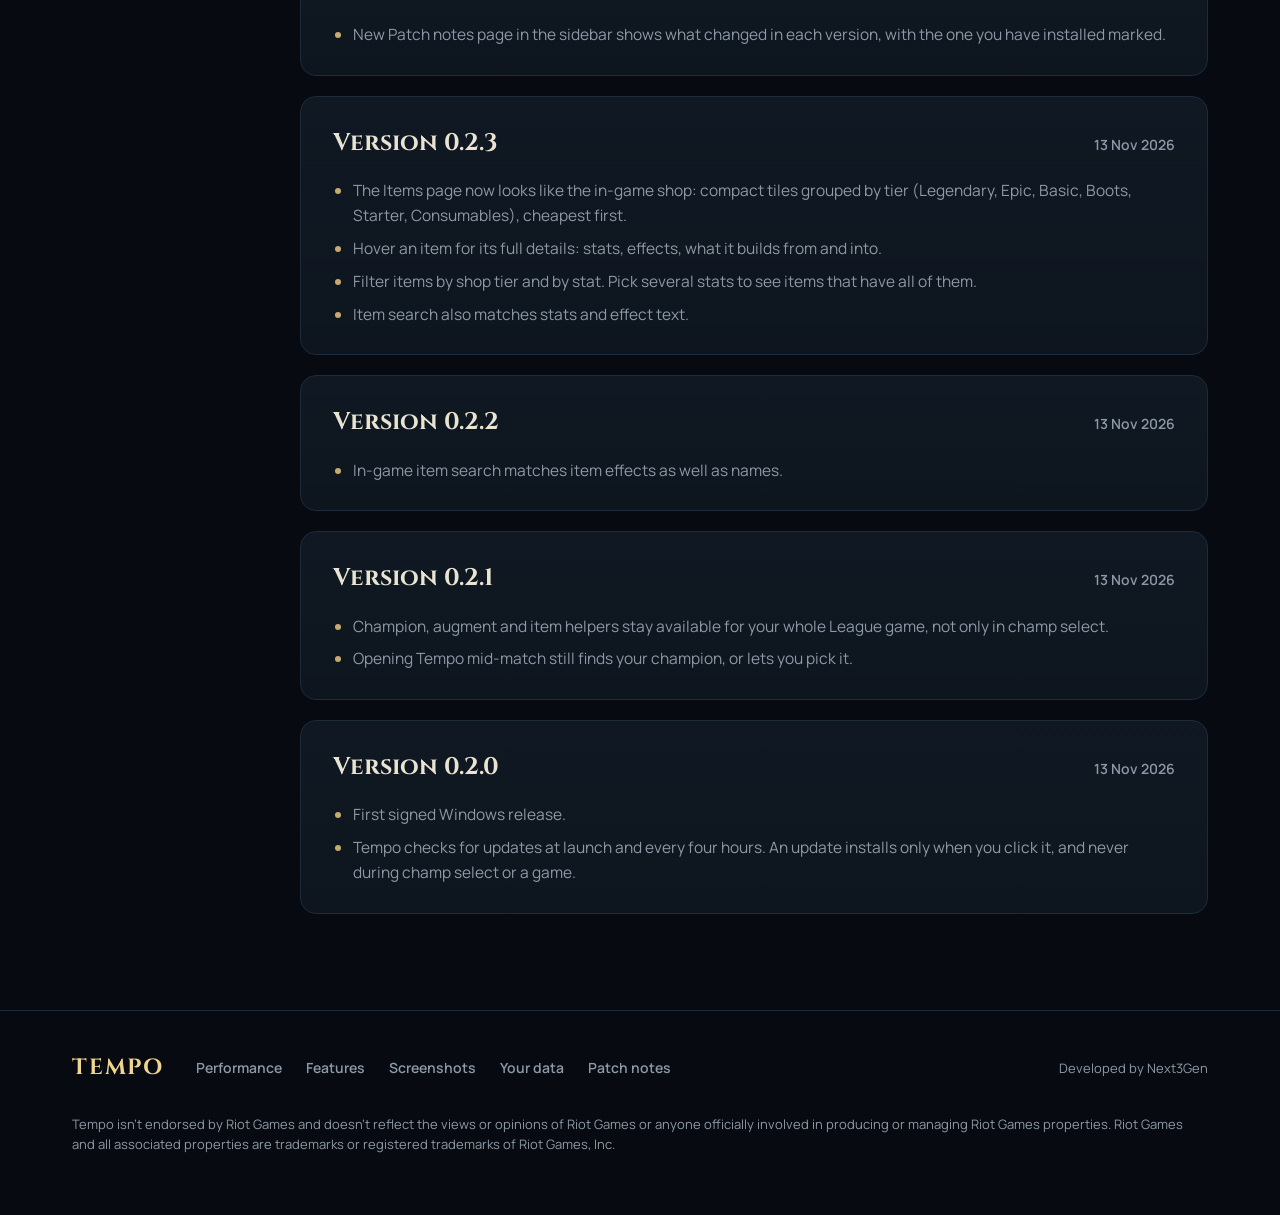
==== commit 45a366c1: "Landing page from tempo d236d70" ====
--- a/patch-notes.html
+++ b/patch-notes.html
@@ -51,7 +51,7 @@
 <!-- /patch notes -->
 </div></main>
 <footer class="foot"><div class="wrap"><a class="brand" href="index.html#top">TEMPO</a>
-<nav aria-label="Footer"><a href="index.html#performance">Performance</a><a href="index.html#features">Features</a><a href="index.html#screens">Screenshots</a><a href="patch-notes.html">Patch notes</a></nav>
+<nav aria-label="Footer"><a href="index.html#performance">Performance</a><a href="index.html#features">Features</a><a href="index.html#screens">Screenshots</a><a href="index.html#data">Your data</a><a href="patch-notes.html">Patch notes</a></nav>
 <p class="credit">Developed by Next3Gen</p>
 <p class="legal">Tempo isn’t endorsed by Riot Games and doesn’t reflect the views or opinions of Riot Games or anyone officially involved in producing or managing Riot Games properties. Riot Games and all associated properties are trademarks or registered trademarks of Riot Games, Inc.</p></div></footer></div></div>
 </body>
--- a/style.css
+++ b/style.css
@@ -399,3 +399,7 @@
   .play .disc { inset: 16px; }
   .play .disc svg { width: 20px; height: 20px; margin-left: 3px; }
 }
+
+/* How Tempo uses data: four cards, two per row. */
+.data-grid { grid-template-columns: repeat(2, minmax(0, 1fr)); }
+@container (max-width: 600px) { .data-grid { grid-template-columns: minmax(0, 1fr); } }
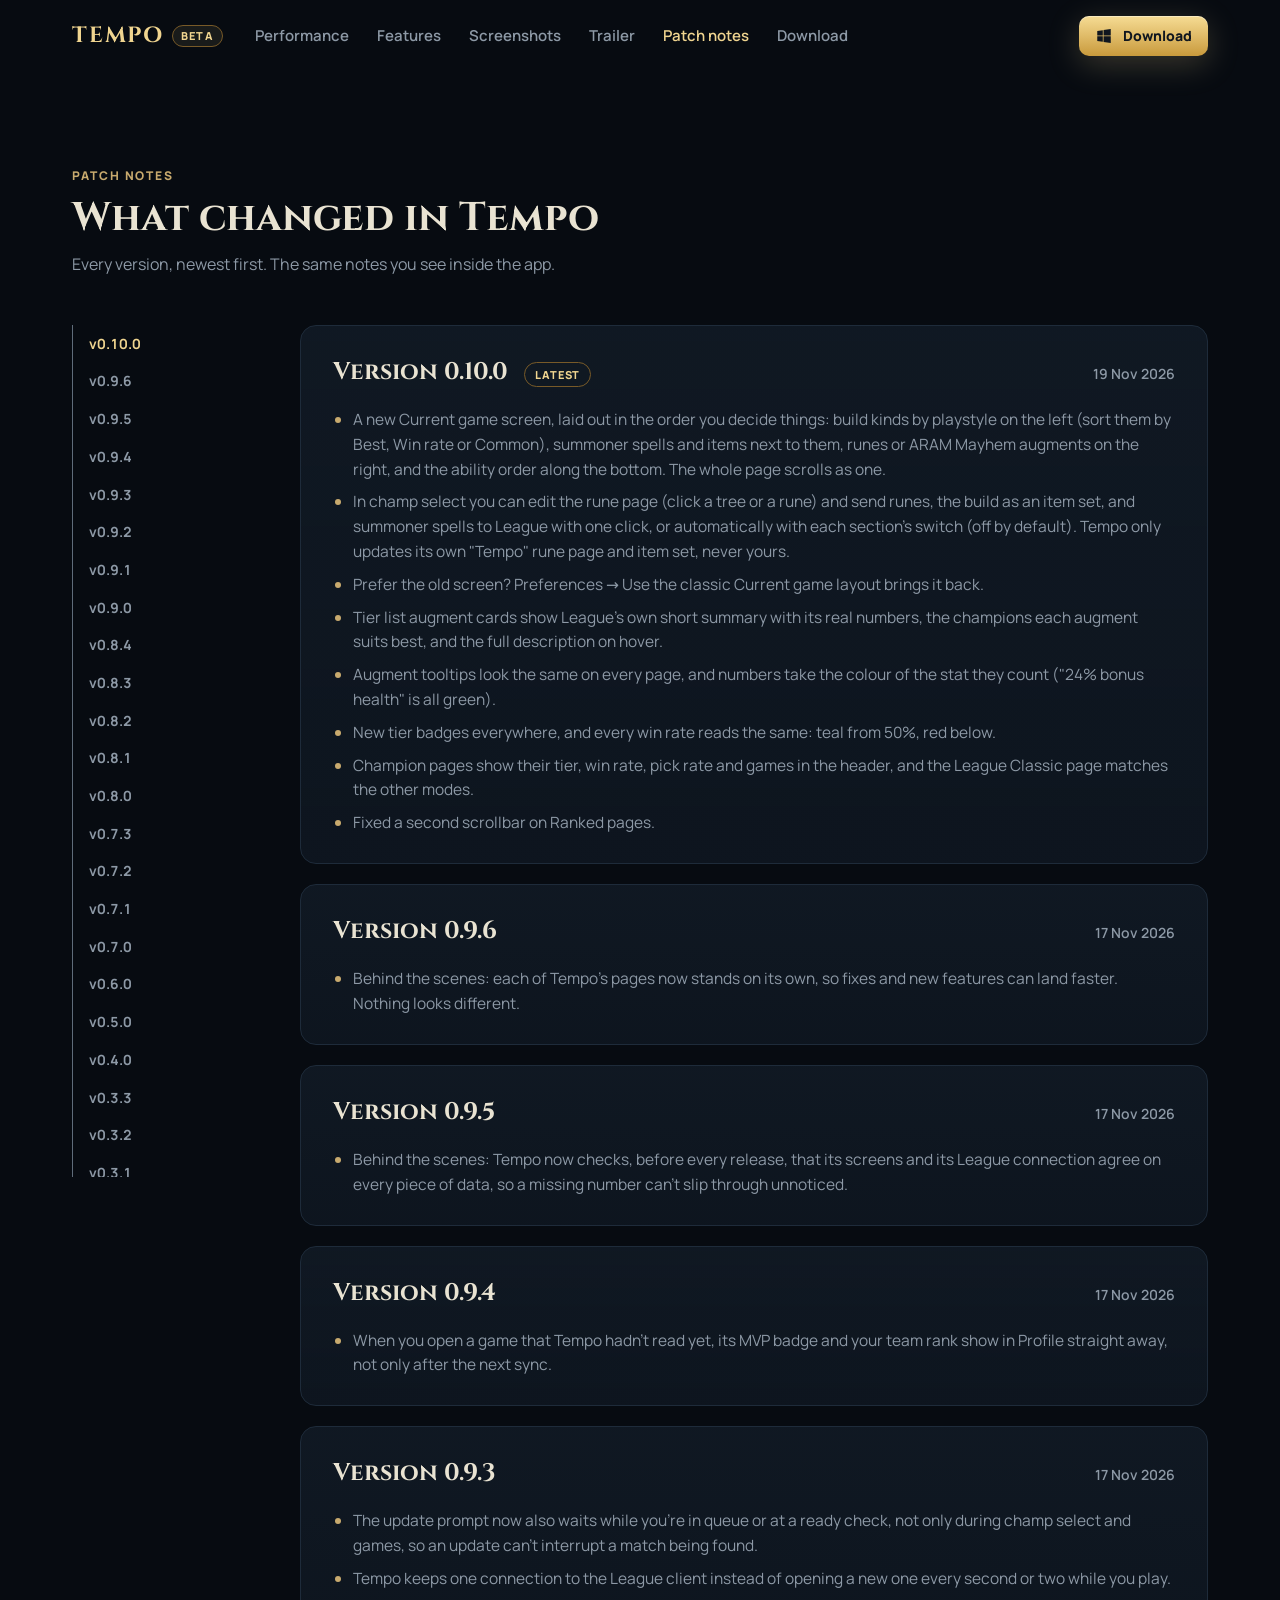
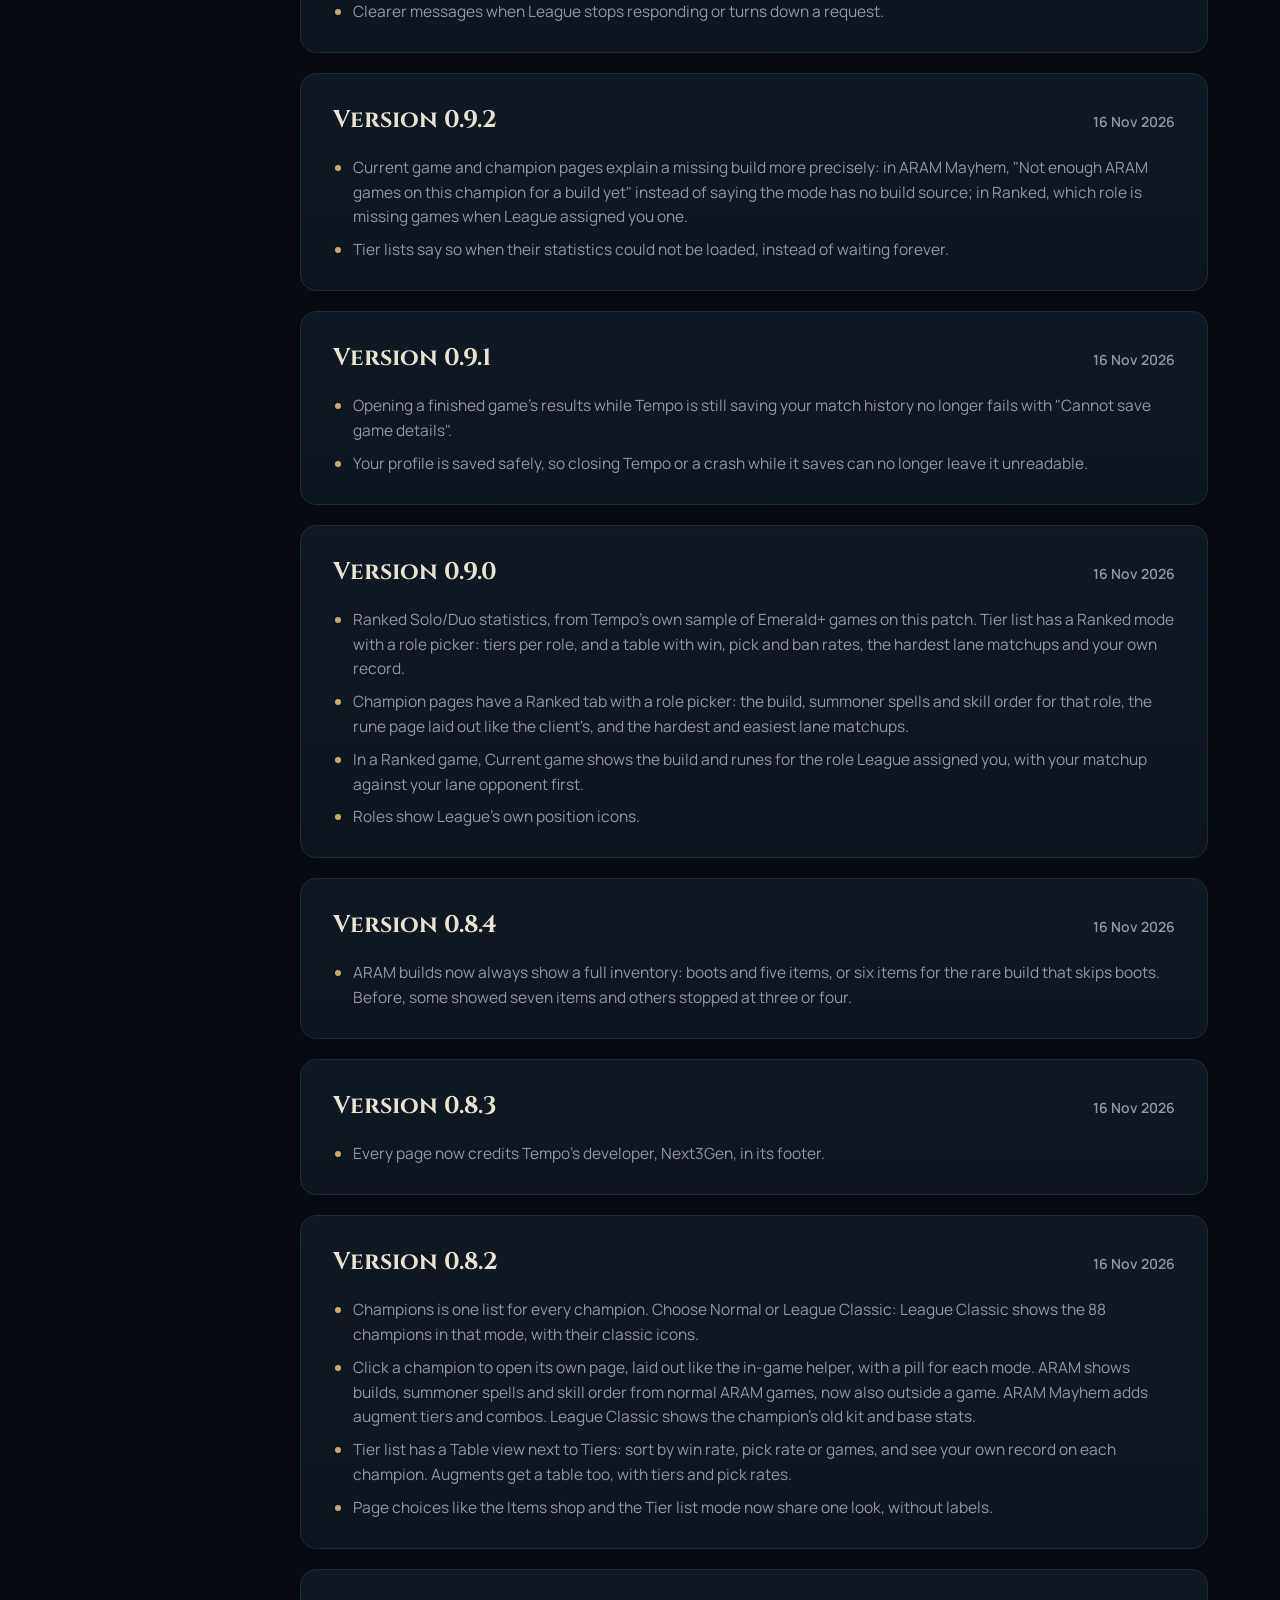
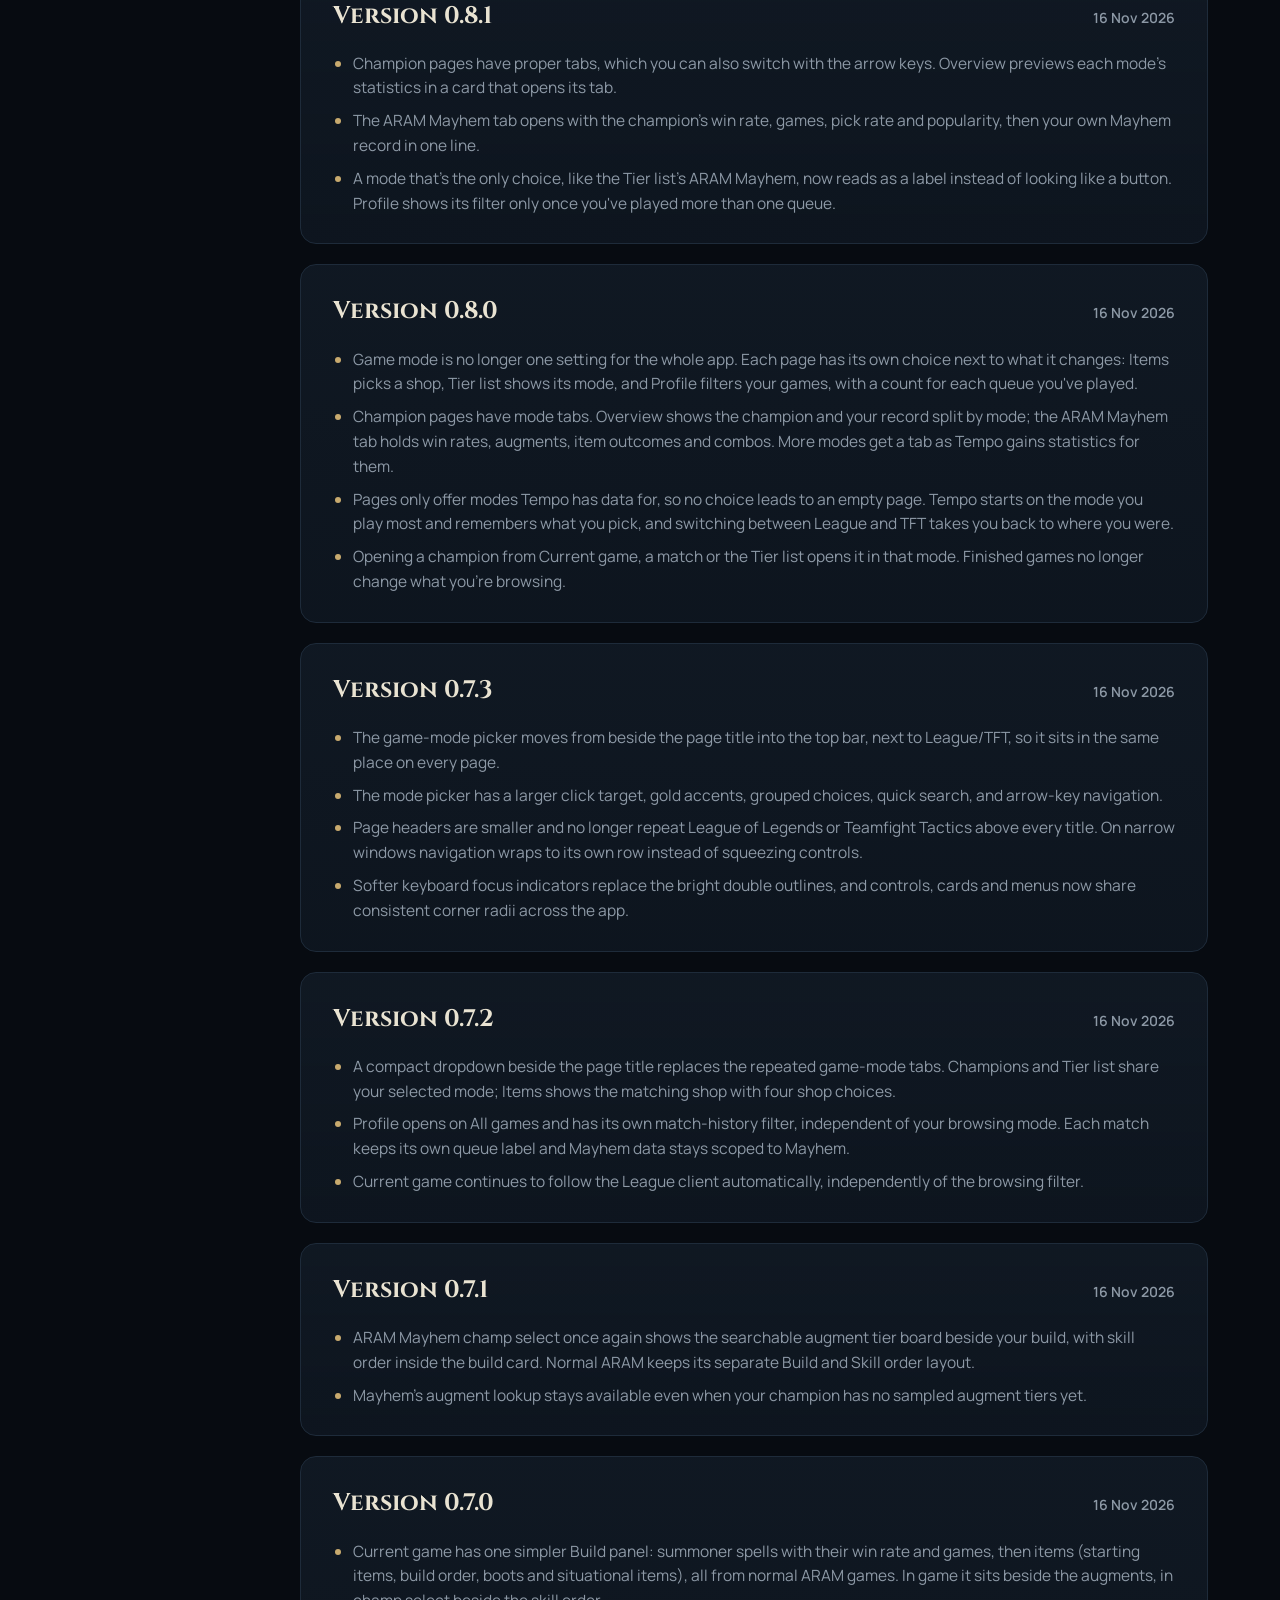
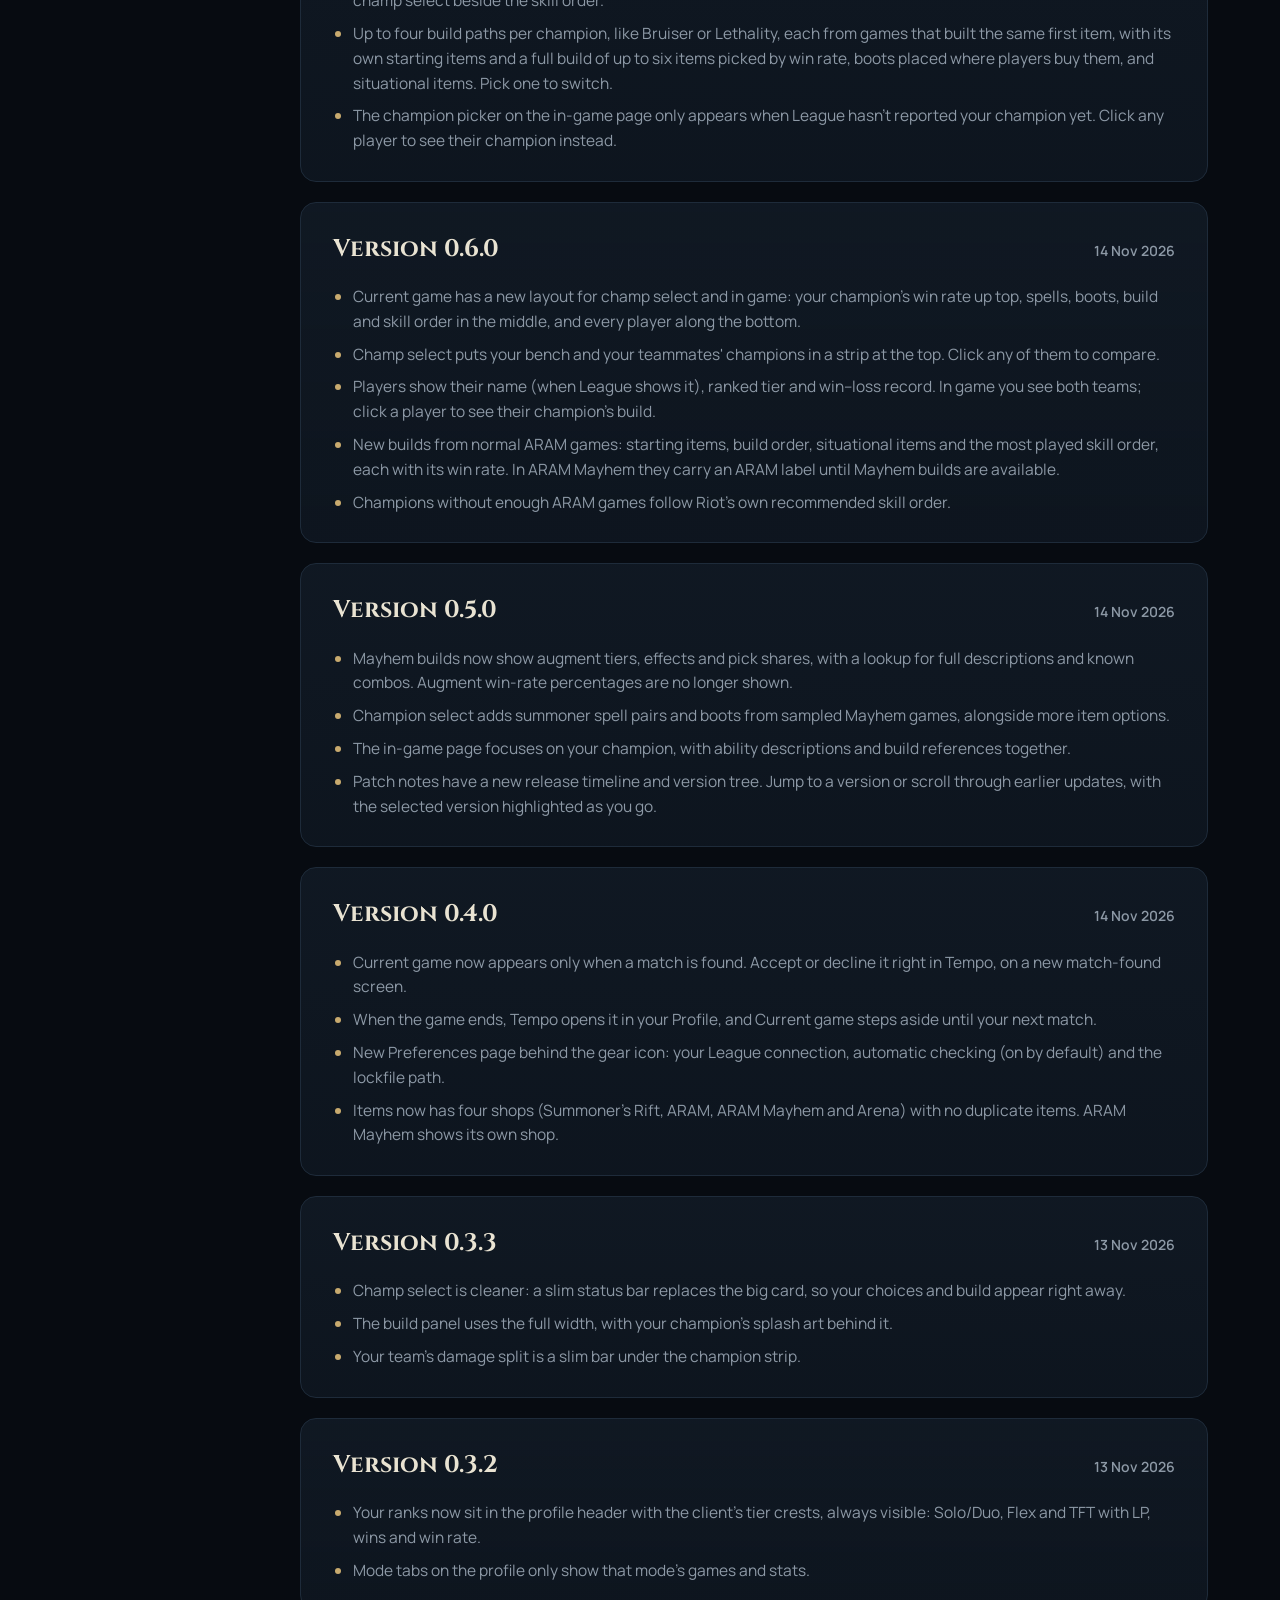
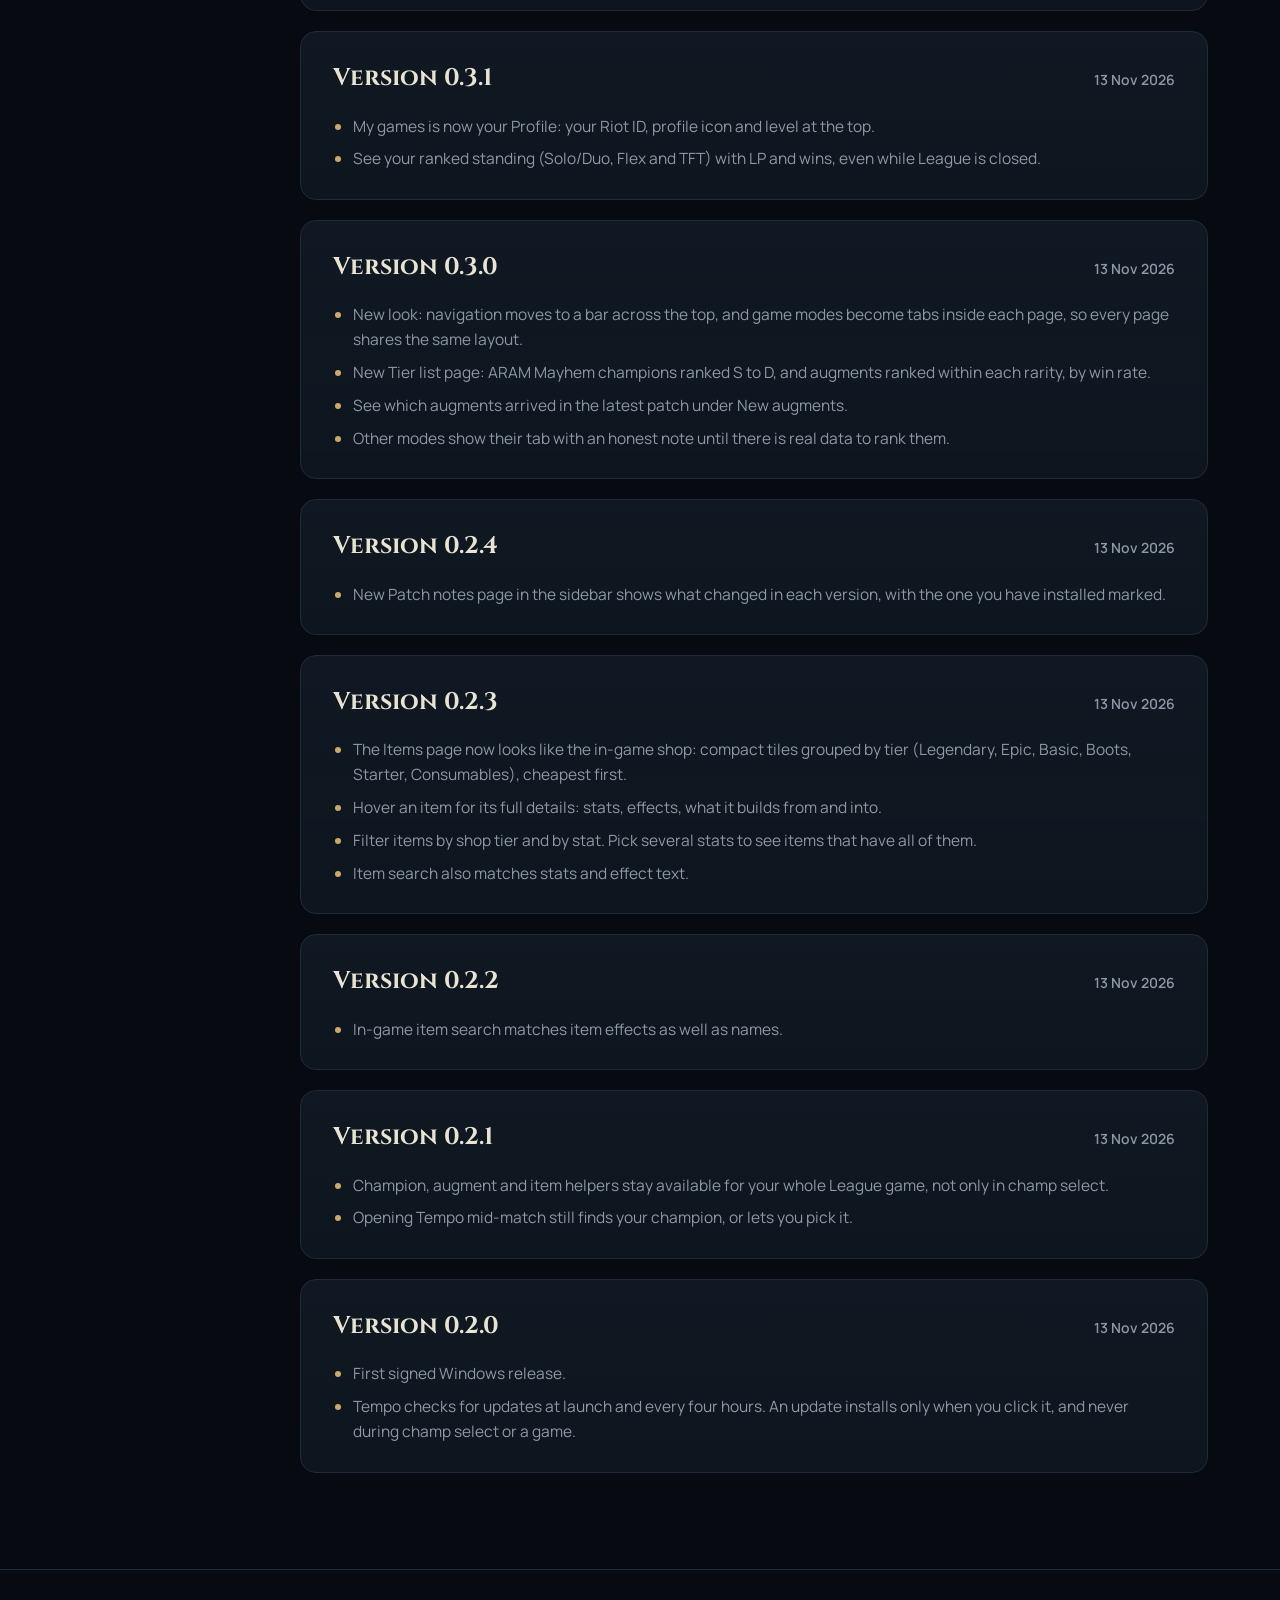
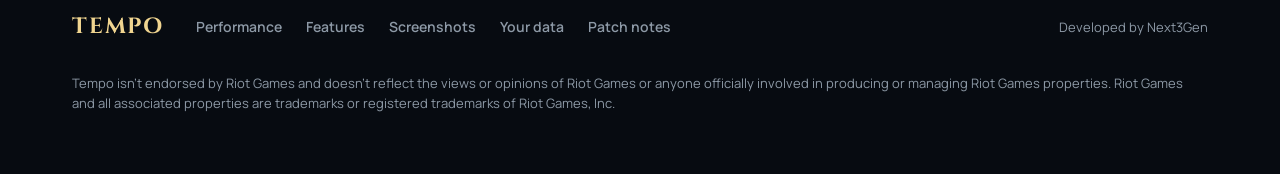
==== commit 1217078a: "Landing page from tempo ca7b4c3" ====
--- a/patch-notes.html
+++ b/patch-notes.html
@@ -18,8 +18,9 @@
 <a class="btn btn-gold btn-sm" href="index.html#download"><svg viewBox="0 0 24 24" aria-hidden="true" fill="currentColor"><path d="M3 5.2 10.4 4.2v7.2H3zM11.4 4.05 21 2.7v8.7h-9.6zM3 12.4h7.4v7.3L3 18.7zM11.4 12.4H21v8.9l-9.6-1.35z"></path></svg>Download</a></header><main class="section" id="notes" tabindex="-1"><div class="wrap">
 <div class="sec-head"><p class="eyebrow">Patch notes</p><h1 class="h2">What changed in Tempo</h1><p class="body">Every version, newest first. The same notes you see inside the app.</p></div>
 <!-- patch notes: generated by npm run site:patch-notes -->
-<div class="pn"><nav class="pn-tree" aria-label="Versions"><a href="#v0.9.6">v0.9.6</a><a href="#v0.9.5">v0.9.5</a><a href="#v0.9.4">v0.9.4</a><a href="#v0.9.3">v0.9.3</a><a href="#v0.9.2">v0.9.2</a><a href="#v0.9.1">v0.9.1</a><a href="#v0.9.0">v0.9.0</a><a href="#v0.8.4">v0.8.4</a><a href="#v0.8.3">v0.8.3</a><a href="#v0.8.2">v0.8.2</a><a href="#v0.8.1">v0.8.1</a><a href="#v0.8.0">v0.8.0</a><a href="#v0.7.3">v0.7.3</a><a href="#v0.7.2">v0.7.2</a><a href="#v0.7.1">v0.7.1</a><a href="#v0.7.0">v0.7.0</a><a href="#v0.6.0">v0.6.0</a><a href="#v0.5.0">v0.5.0</a><a href="#v0.4.0">v0.4.0</a><a href="#v0.3.3">v0.3.3</a><a href="#v0.3.2">v0.3.2</a><a href="#v0.3.1">v0.3.1</a><a href="#v0.3.0">v0.3.0</a><a href="#v0.2.4">v0.2.4</a><a href="#v0.2.3">v0.2.3</a><a href="#v0.2.2">v0.2.2</a><a href="#v0.2.1">v0.2.1</a><a href="#v0.2.0">v0.2.0</a></nav><div class="pn-list">
-<article class="pn-card" id="v0.9.6"><header><h2>Version 0.9.6</h2><span class="pn-latest">Latest</span><time datetime="2026-11-17">17 Nov 2026</time></header><ul><li>Behind the scenes: each of Tempo's pages now stands on its own, so fixes and new features can land faster. Nothing looks different.</li></ul></article>
+<div class="pn"><nav class="pn-tree" aria-label="Versions"><a href="#v0.10.0">v0.10.0</a><a href="#v0.9.6">v0.9.6</a><a href="#v0.9.5">v0.9.5</a><a href="#v0.9.4">v0.9.4</a><a href="#v0.9.3">v0.9.3</a><a href="#v0.9.2">v0.9.2</a><a href="#v0.9.1">v0.9.1</a><a href="#v0.9.0">v0.9.0</a><a href="#v0.8.4">v0.8.4</a><a href="#v0.8.3">v0.8.3</a><a href="#v0.8.2">v0.8.2</a><a href="#v0.8.1">v0.8.1</a><a href="#v0.8.0">v0.8.0</a><a href="#v0.7.3">v0.7.3</a><a href="#v0.7.2">v0.7.2</a><a href="#v0.7.1">v0.7.1</a><a href="#v0.7.0">v0.7.0</a><a href="#v0.6.0">v0.6.0</a><a href="#v0.5.0">v0.5.0</a><a href="#v0.4.0">v0.4.0</a><a href="#v0.3.3">v0.3.3</a><a href="#v0.3.2">v0.3.2</a><a href="#v0.3.1">v0.3.1</a><a href="#v0.3.0">v0.3.0</a><a href="#v0.2.4">v0.2.4</a><a href="#v0.2.3">v0.2.3</a><a href="#v0.2.2">v0.2.2</a><a href="#v0.2.1">v0.2.1</a><a href="#v0.2.0">v0.2.0</a></nav><div class="pn-list">
+<article class="pn-card" id="v0.10.0"><header><h2>Version 0.10.0</h2><span class="pn-latest">Latest</span><time datetime="2026-11-19">19 Nov 2026</time></header><ul><li>A new Current game screen, laid out in the order you decide things: build kinds by playstyle on the left (sort them by Best, Win rate or Common), summoner spells and items next to them, runes or ARAM Mayhem augments on the right, and the ability order along the bottom. The whole page scrolls as one.</li><li>In champ select you can edit the rune page (click a tree or a rune) and send runes, the build as an item set, and summoner spells to League with one click, or automatically with each section's switch (off by default). Tempo only updates its own &quot;Tempo&quot; rune page and item set, never yours.</li><li>Prefer the old screen? Preferences → Use the classic Current game layout brings it back.</li><li>Tier list augment cards show League's own short summary with its real numbers, the champions each augment suits best, and the full description on hover.</li><li>Augment tooltips look the same on every page, and numbers take the colour of the stat they count (&quot;24% bonus health&quot; is all green).</li><li>New tier badges everywhere, and every win rate reads the same: teal from 50%, red below.</li><li>Champion pages show their tier, win rate, pick rate and games in the header, and the League Classic page matches the other modes.</li><li>Fixed a second scrollbar on Ranked pages.</li></ul></article>
+<article class="pn-card" id="v0.9.6"><header><h2>Version 0.9.6</h2><time datetime="2026-11-17">17 Nov 2026</time></header><ul><li>Behind the scenes: each of Tempo's pages now stands on its own, so fixes and new features can land faster. Nothing looks different.</li></ul></article>
 <article class="pn-card" id="v0.9.5"><header><h2>Version 0.9.5</h2><time datetime="2026-11-17">17 Nov 2026</time></header><ul><li>Behind the scenes: Tempo now checks, before every release, that its screens and its League connection agree on every piece of data, so a missing number can't slip through unnoticed.</li></ul></article>
 <article class="pn-card" id="v0.9.4"><header><h2>Version 0.9.4</h2><time datetime="2026-11-17">17 Nov 2026</time></header><ul><li>When you open a game that Tempo hadn't read yet, its MVP badge and your team rank show in Profile straight away, not only after the next sync.</li></ul></article>
 <article class="pn-card" id="v0.9.3"><header><h2>Version 0.9.3</h2><time datetime="2026-11-17">17 Nov 2026</time></header><ul><li>The update prompt now also waits while you're in queue or at a ready check, not only during champ select and games, so an update can't interrupt a match being found.</li><li>Tempo keeps one connection to the League client instead of opening a new one every second or two while you play.</li><li>Clearer messages when League stops responding or turns down a request.</li></ul></article>
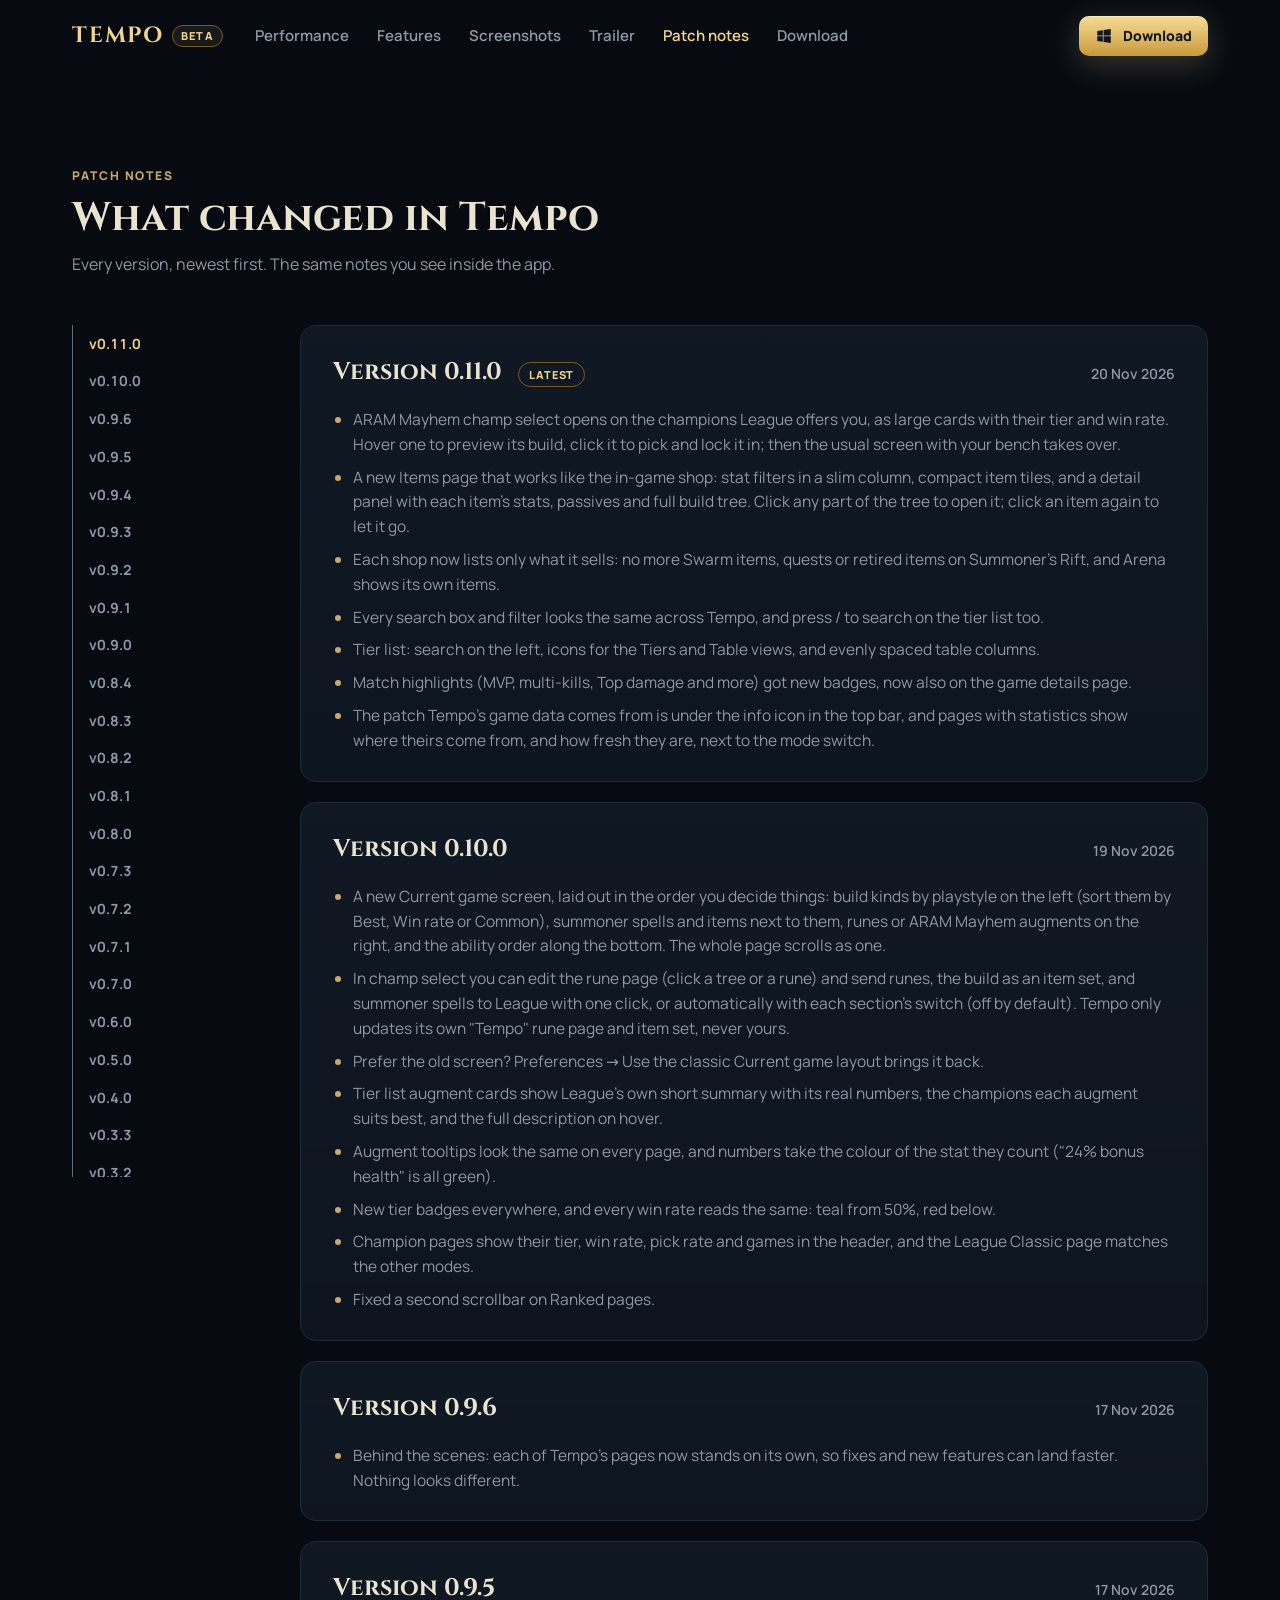
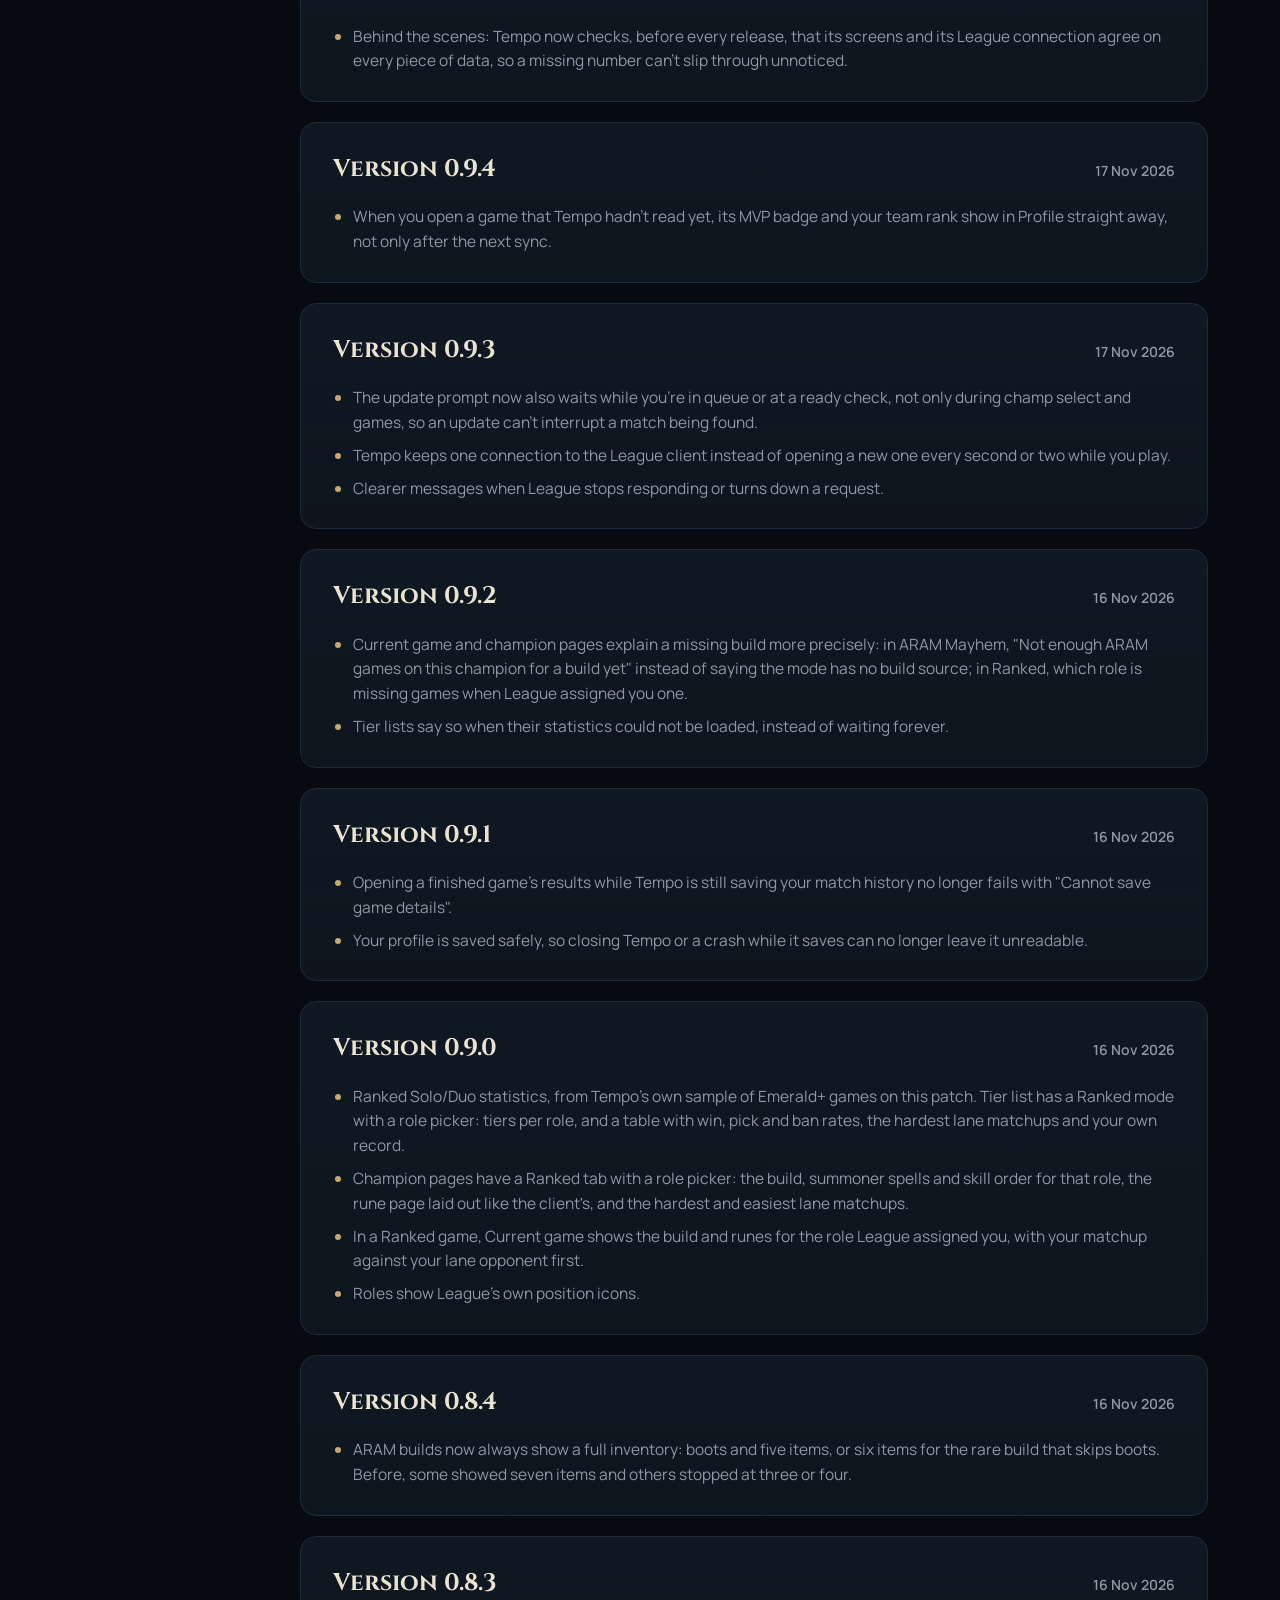
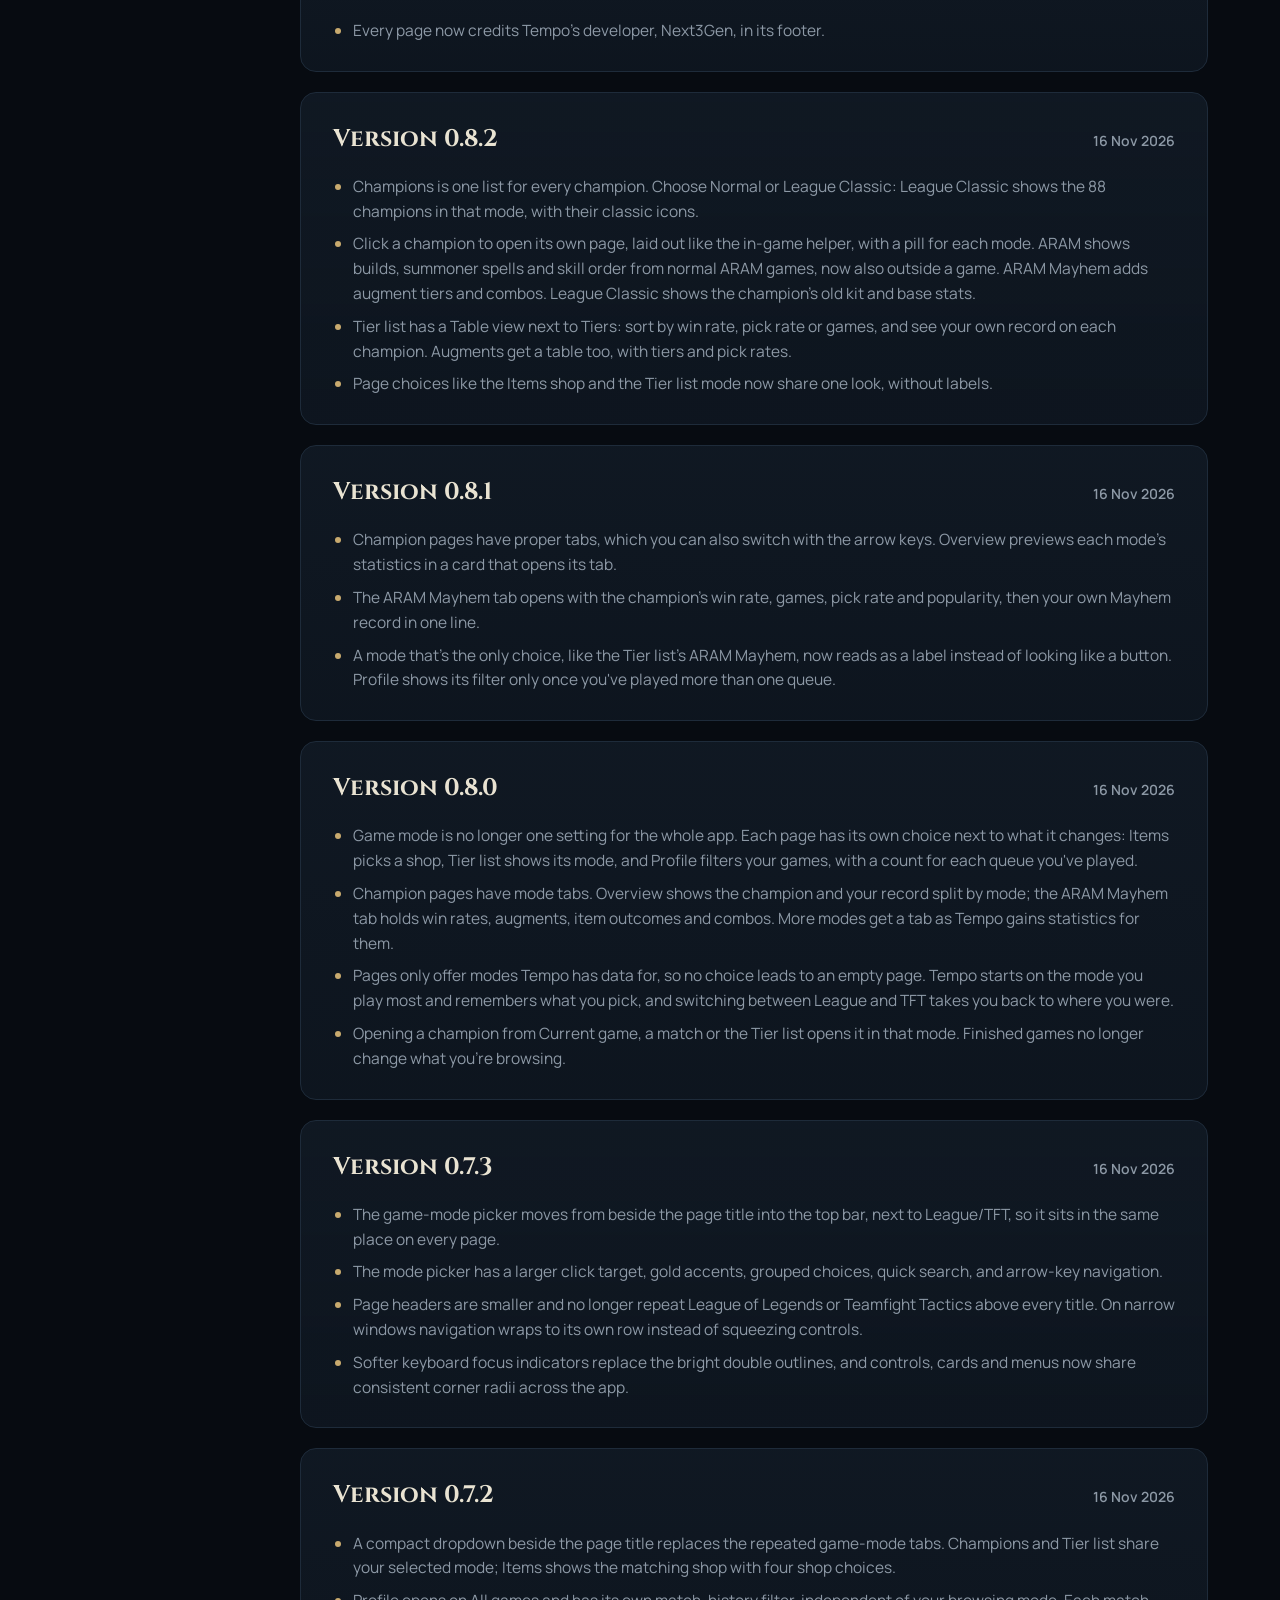
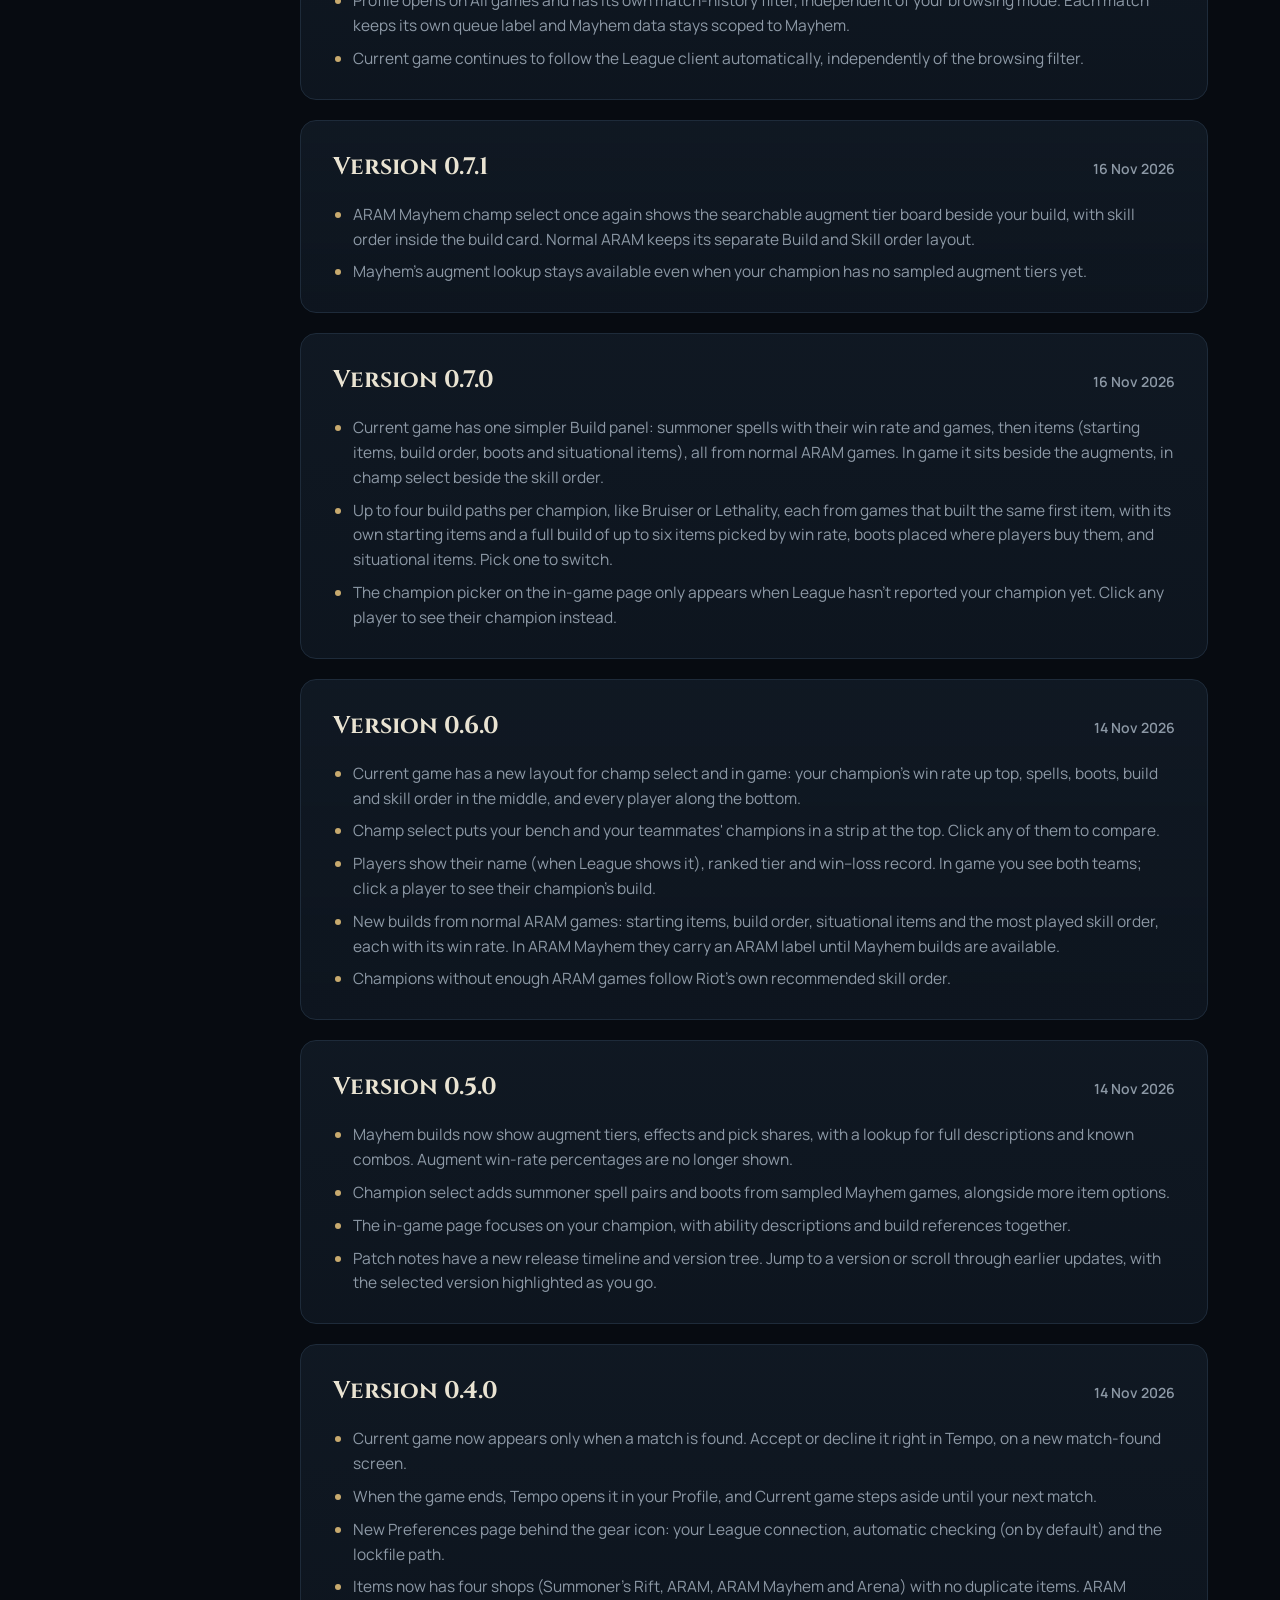
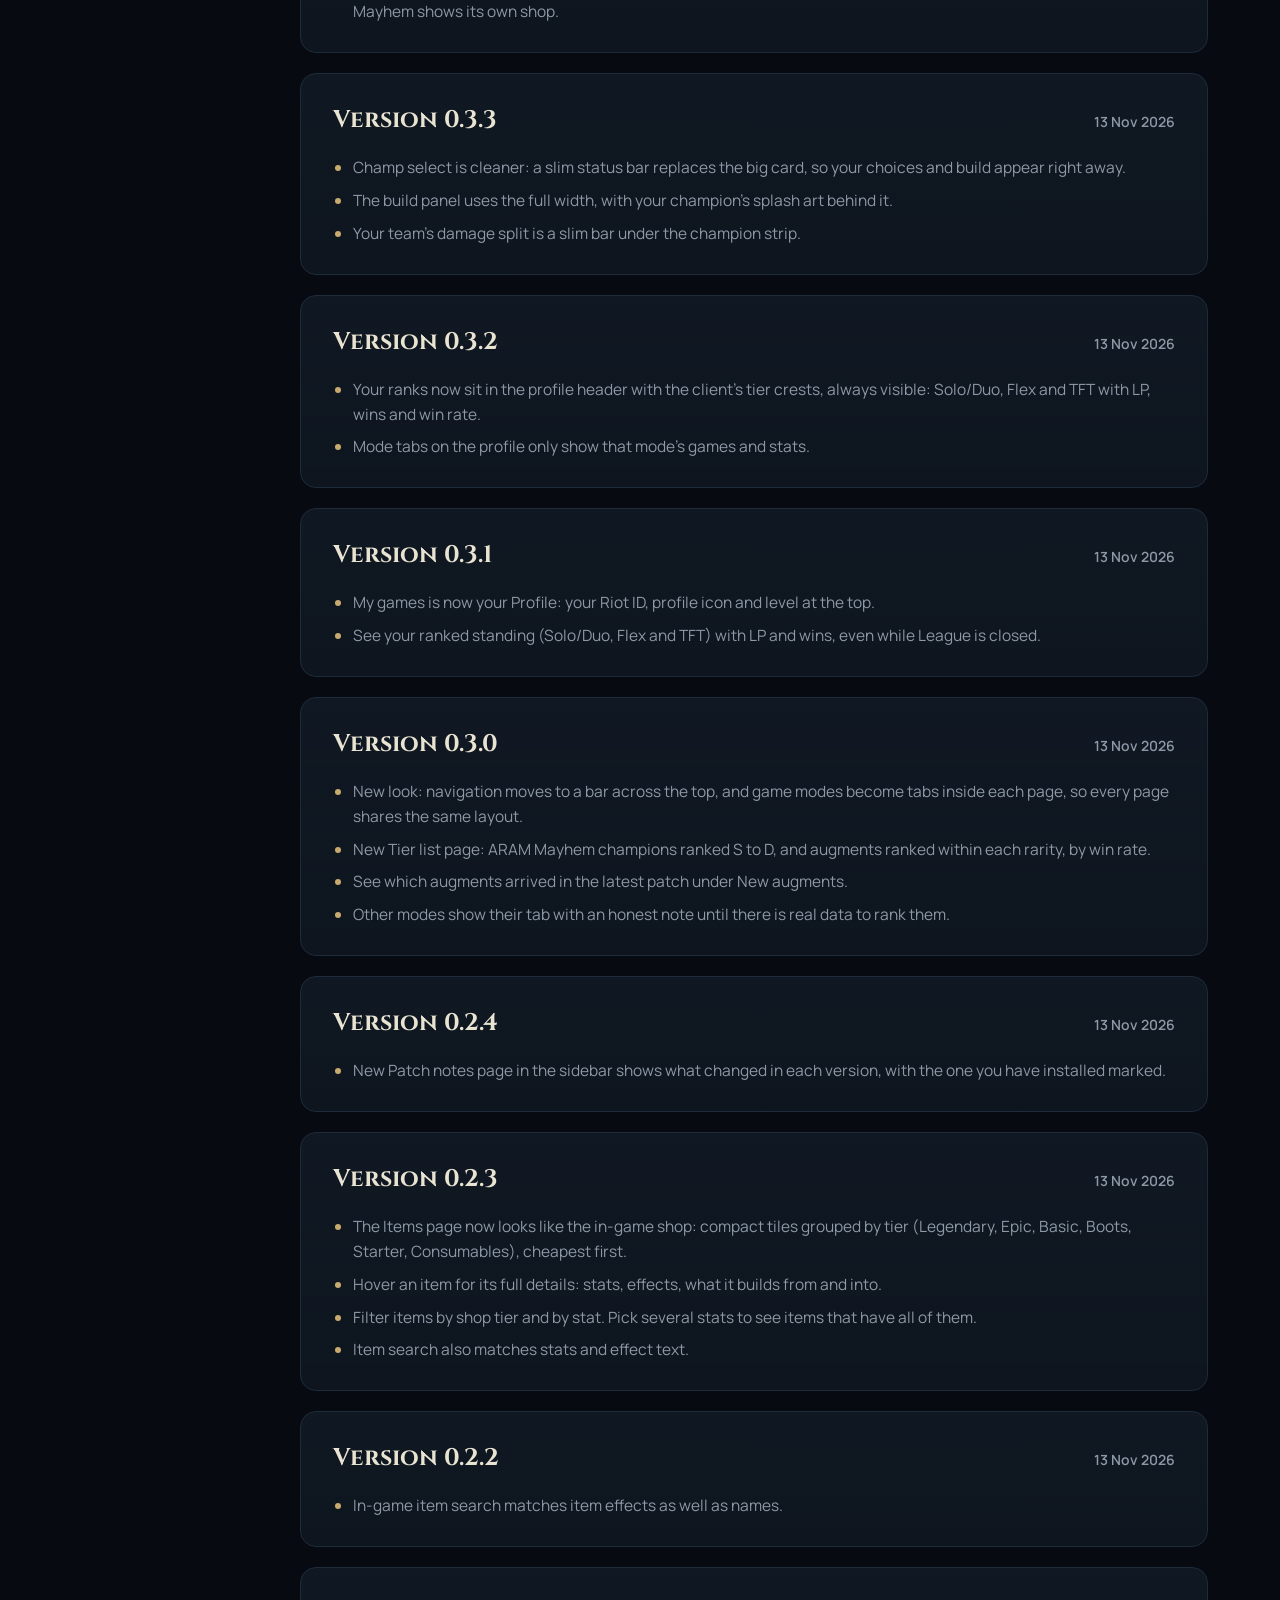
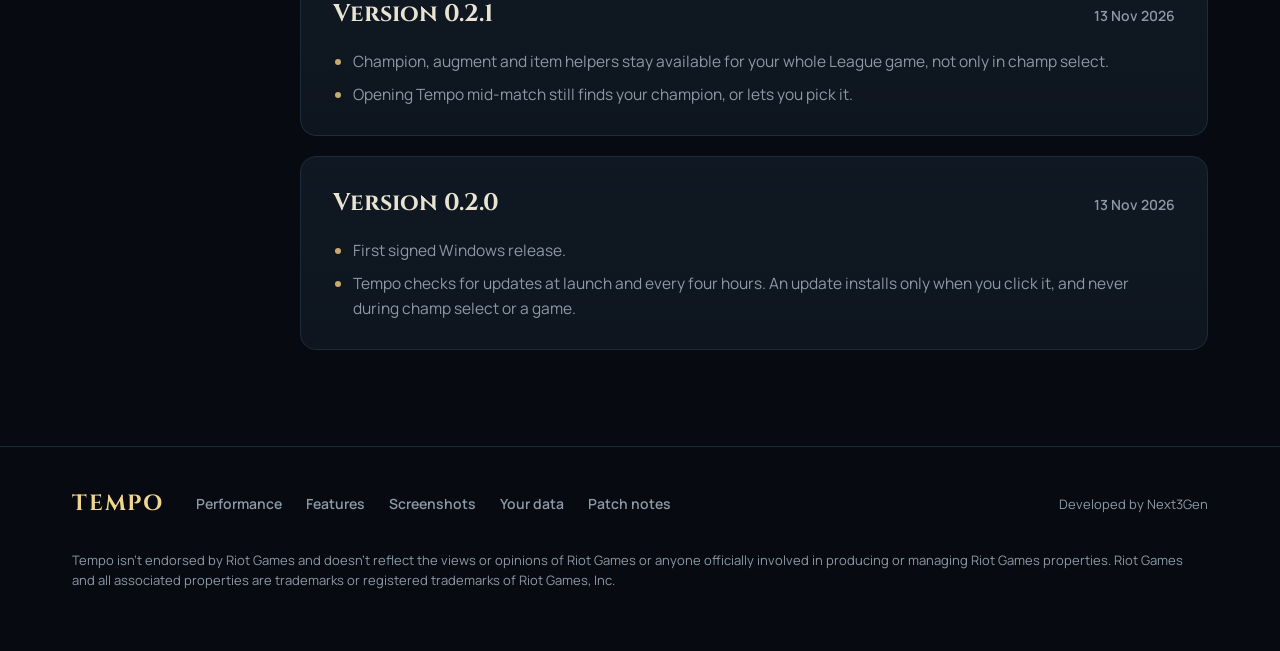
==== commit 28cf857d: "Landing page from tempo 3c4d975" ====
--- a/patch-notes.html
+++ b/patch-notes.html
@@ -18,8 +18,9 @@
 <a class="btn btn-gold btn-sm" href="index.html#download"><svg viewBox="0 0 24 24" aria-hidden="true" fill="currentColor"><path d="M3 5.2 10.4 4.2v7.2H3zM11.4 4.05 21 2.7v8.7h-9.6zM3 12.4h7.4v7.3L3 18.7zM11.4 12.4H21v8.9l-9.6-1.35z"></path></svg>Download</a></header><main class="section" id="notes" tabindex="-1"><div class="wrap">
 <div class="sec-head"><p class="eyebrow">Patch notes</p><h1 class="h2">What changed in Tempo</h1><p class="body">Every version, newest first. The same notes you see inside the app.</p></div>
 <!-- patch notes: generated by npm run site:patch-notes -->
-<div class="pn"><nav class="pn-tree" aria-label="Versions"><a href="#v0.10.0">v0.10.0</a><a href="#v0.9.6">v0.9.6</a><a href="#v0.9.5">v0.9.5</a><a href="#v0.9.4">v0.9.4</a><a href="#v0.9.3">v0.9.3</a><a href="#v0.9.2">v0.9.2</a><a href="#v0.9.1">v0.9.1</a><a href="#v0.9.0">v0.9.0</a><a href="#v0.8.4">v0.8.4</a><a href="#v0.8.3">v0.8.3</a><a href="#v0.8.2">v0.8.2</a><a href="#v0.8.1">v0.8.1</a><a href="#v0.8.0">v0.8.0</a><a href="#v0.7.3">v0.7.3</a><a href="#v0.7.2">v0.7.2</a><a href="#v0.7.1">v0.7.1</a><a href="#v0.7.0">v0.7.0</a><a href="#v0.6.0">v0.6.0</a><a href="#v0.5.0">v0.5.0</a><a href="#v0.4.0">v0.4.0</a><a href="#v0.3.3">v0.3.3</a><a href="#v0.3.2">v0.3.2</a><a href="#v0.3.1">v0.3.1</a><a href="#v0.3.0">v0.3.0</a><a href="#v0.2.4">v0.2.4</a><a href="#v0.2.3">v0.2.3</a><a href="#v0.2.2">v0.2.2</a><a href="#v0.2.1">v0.2.1</a><a href="#v0.2.0">v0.2.0</a></nav><div class="pn-list">
-<article class="pn-card" id="v0.10.0"><header><h2>Version 0.10.0</h2><span class="pn-latest">Latest</span><time datetime="2026-11-19">19 Nov 2026</time></header><ul><li>A new Current game screen, laid out in the order you decide things: build kinds by playstyle on the left (sort them by Best, Win rate or Common), summoner spells and items next to them, runes or ARAM Mayhem augments on the right, and the ability order along the bottom. The whole page scrolls as one.</li><li>In champ select you can edit the rune page (click a tree or a rune) and send runes, the build as an item set, and summoner spells to League with one click, or automatically with each section's switch (off by default). Tempo only updates its own &quot;Tempo&quot; rune page and item set, never yours.</li><li>Prefer the old screen? Preferences → Use the classic Current game layout brings it back.</li><li>Tier list augment cards show League's own short summary with its real numbers, the champions each augment suits best, and the full description on hover.</li><li>Augment tooltips look the same on every page, and numbers take the colour of the stat they count (&quot;24% bonus health&quot; is all green).</li><li>New tier badges everywhere, and every win rate reads the same: teal from 50%, red below.</li><li>Champion pages show their tier, win rate, pick rate and games in the header, and the League Classic page matches the other modes.</li><li>Fixed a second scrollbar on Ranked pages.</li></ul></article>
+<div class="pn"><nav class="pn-tree" aria-label="Versions"><a href="#v0.11.0">v0.11.0</a><a href="#v0.10.0">v0.10.0</a><a href="#v0.9.6">v0.9.6</a><a href="#v0.9.5">v0.9.5</a><a href="#v0.9.4">v0.9.4</a><a href="#v0.9.3">v0.9.3</a><a href="#v0.9.2">v0.9.2</a><a href="#v0.9.1">v0.9.1</a><a href="#v0.9.0">v0.9.0</a><a href="#v0.8.4">v0.8.4</a><a href="#v0.8.3">v0.8.3</a><a href="#v0.8.2">v0.8.2</a><a href="#v0.8.1">v0.8.1</a><a href="#v0.8.0">v0.8.0</a><a href="#v0.7.3">v0.7.3</a><a href="#v0.7.2">v0.7.2</a><a href="#v0.7.1">v0.7.1</a><a href="#v0.7.0">v0.7.0</a><a href="#v0.6.0">v0.6.0</a><a href="#v0.5.0">v0.5.0</a><a href="#v0.4.0">v0.4.0</a><a href="#v0.3.3">v0.3.3</a><a href="#v0.3.2">v0.3.2</a><a href="#v0.3.1">v0.3.1</a><a href="#v0.3.0">v0.3.0</a><a href="#v0.2.4">v0.2.4</a><a href="#v0.2.3">v0.2.3</a><a href="#v0.2.2">v0.2.2</a><a href="#v0.2.1">v0.2.1</a><a href="#v0.2.0">v0.2.0</a></nav><div class="pn-list">
+<article class="pn-card" id="v0.11.0"><header><h2>Version 0.11.0</h2><span class="pn-latest">Latest</span><time datetime="2026-11-20">20 Nov 2026</time></header><ul><li>ARAM Mayhem champ select opens on the champions League offers you, as large cards with their tier and win rate. Hover one to preview its build, click it to pick and lock it in; then the usual screen with your bench takes over.</li><li>A new Items page that works like the in-game shop: stat filters in a slim column, compact item tiles, and a detail panel with each item's stats, passives and full build tree. Click any part of the tree to open it; click an item again to let it go.</li><li>Each shop now lists only what it sells: no more Swarm items, quests or retired items on Summoner's Rift, and Arena shows its own items.</li><li>Every search box and filter looks the same across Tempo, and press / to search on the tier list too.</li><li>Tier list: search on the left, icons for the Tiers and Table views, and evenly spaced table columns.</li><li>Match highlights (MVP, multi-kills, Top damage and more) got new badges, now also on the game details page.</li><li>The patch Tempo's game data comes from is under the info icon in the top bar, and pages with statistics show where theirs come from, and how fresh they are, next to the mode switch.</li></ul></article>
+<article class="pn-card" id="v0.10.0"><header><h2>Version 0.10.0</h2><time datetime="2026-11-19">19 Nov 2026</time></header><ul><li>A new Current game screen, laid out in the order you decide things: build kinds by playstyle on the left (sort them by Best, Win rate or Common), summoner spells and items next to them, runes or ARAM Mayhem augments on the right, and the ability order along the bottom. The whole page scrolls as one.</li><li>In champ select you can edit the rune page (click a tree or a rune) and send runes, the build as an item set, and summoner spells to League with one click, or automatically with each section's switch (off by default). Tempo only updates its own &quot;Tempo&quot; rune page and item set, never yours.</li><li>Prefer the old screen? Preferences → Use the classic Current game layout brings it back.</li><li>Tier list augment cards show League's own short summary with its real numbers, the champions each augment suits best, and the full description on hover.</li><li>Augment tooltips look the same on every page, and numbers take the colour of the stat they count (&quot;24% bonus health&quot; is all green).</li><li>New tier badges everywhere, and every win rate reads the same: teal from 50%, red below.</li><li>Champion pages show their tier, win rate, pick rate and games in the header, and the League Classic page matches the other modes.</li><li>Fixed a second scrollbar on Ranked pages.</li></ul></article>
 <article class="pn-card" id="v0.9.6"><header><h2>Version 0.9.6</h2><time datetime="2026-11-17">17 Nov 2026</time></header><ul><li>Behind the scenes: each of Tempo's pages now stands on its own, so fixes and new features can land faster. Nothing looks different.</li></ul></article>
 <article class="pn-card" id="v0.9.5"><header><h2>Version 0.9.5</h2><time datetime="2026-11-17">17 Nov 2026</time></header><ul><li>Behind the scenes: Tempo now checks, before every release, that its screens and its League connection agree on every piece of data, so a missing number can't slip through unnoticed.</li></ul></article>
 <article class="pn-card" id="v0.9.4"><header><h2>Version 0.9.4</h2><time datetime="2026-11-17">17 Nov 2026</time></header><ul><li>When you open a game that Tempo hadn't read yet, its MVP badge and your team rank show in Profile straight away, not only after the next sync.</li></ul></article>
